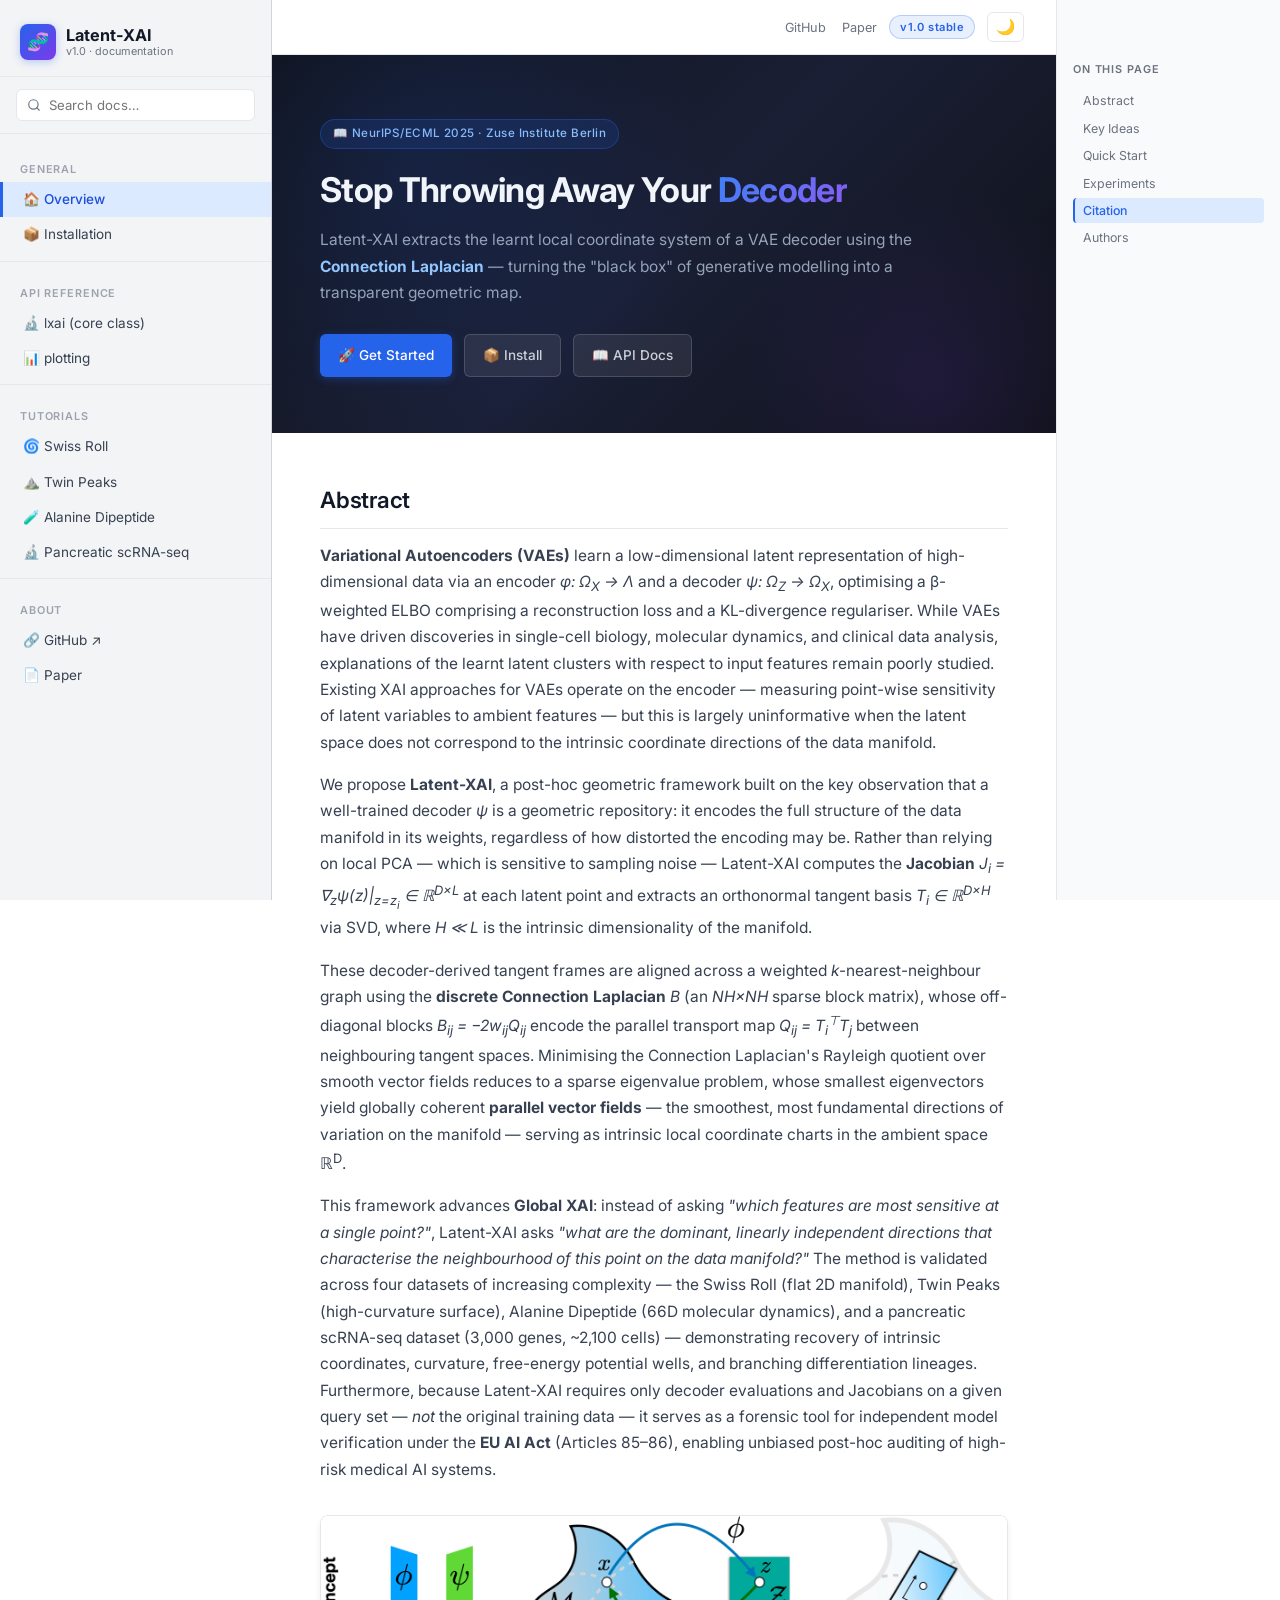
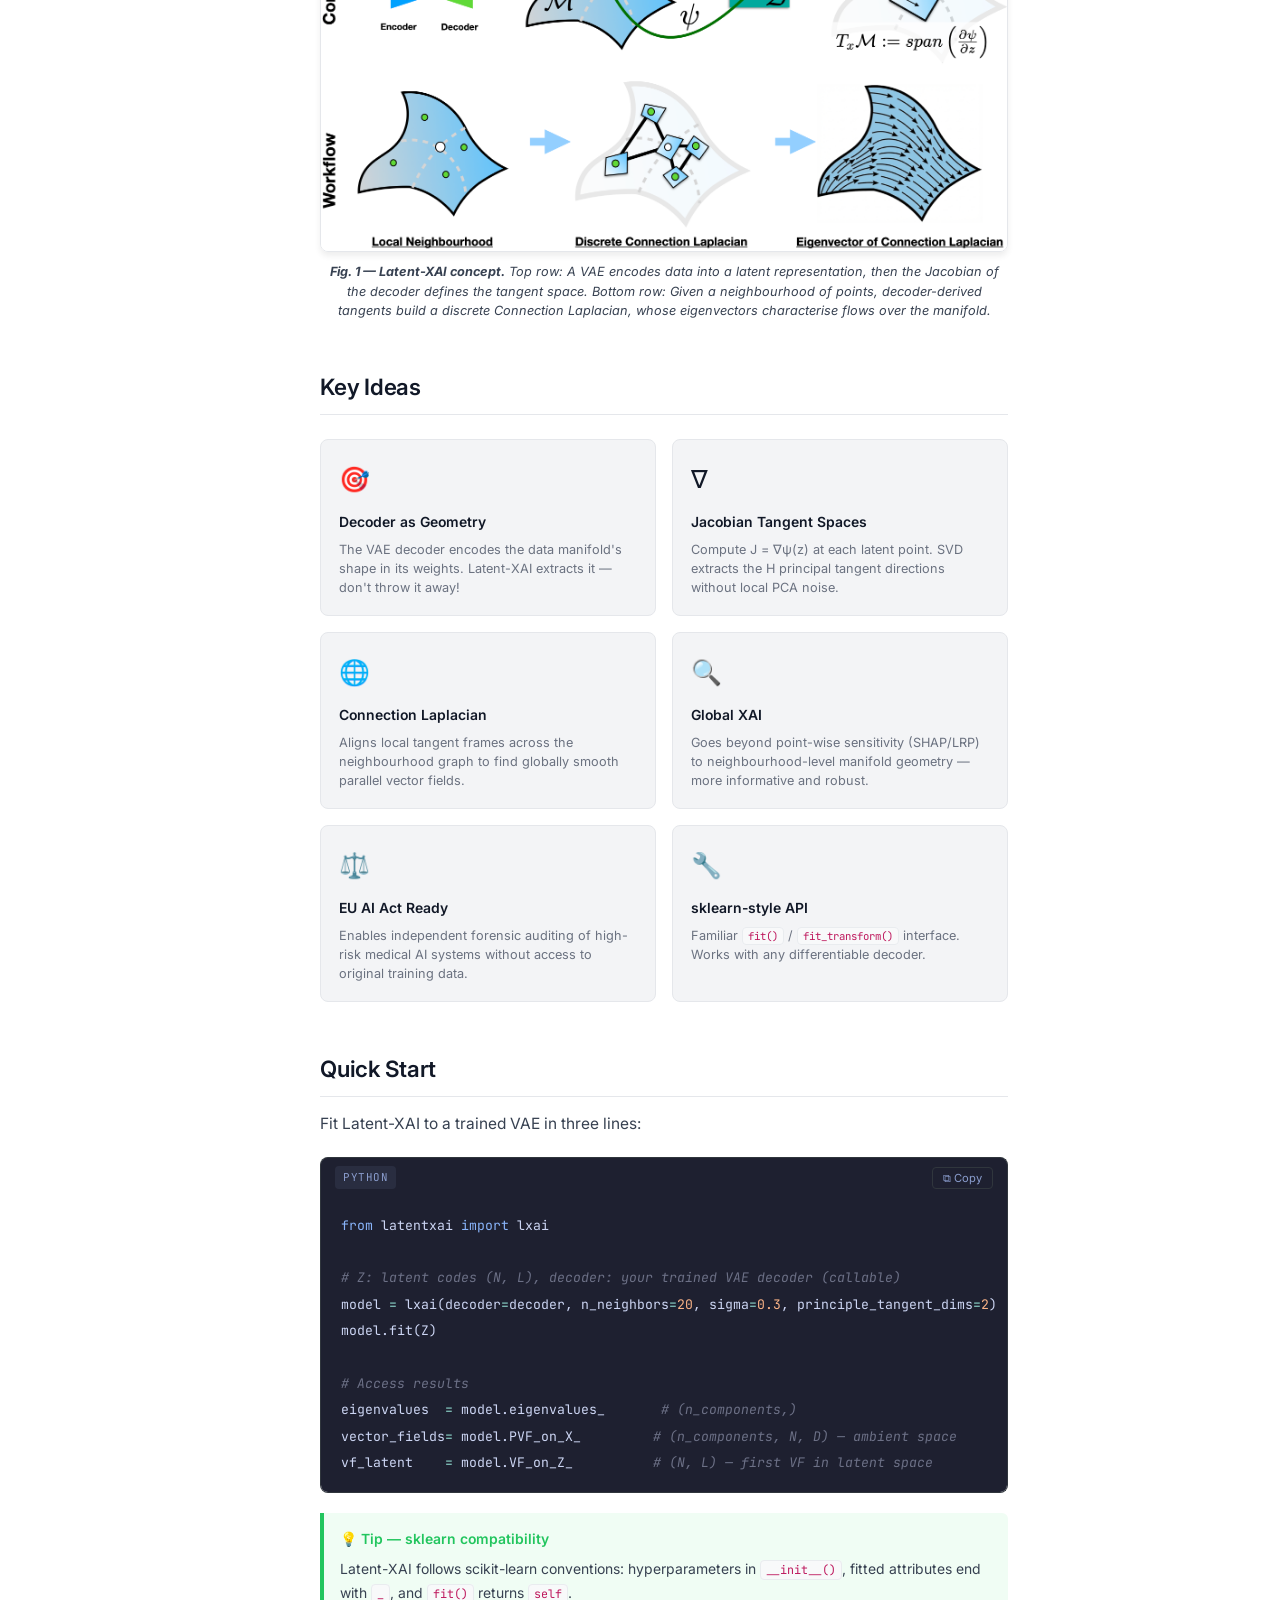
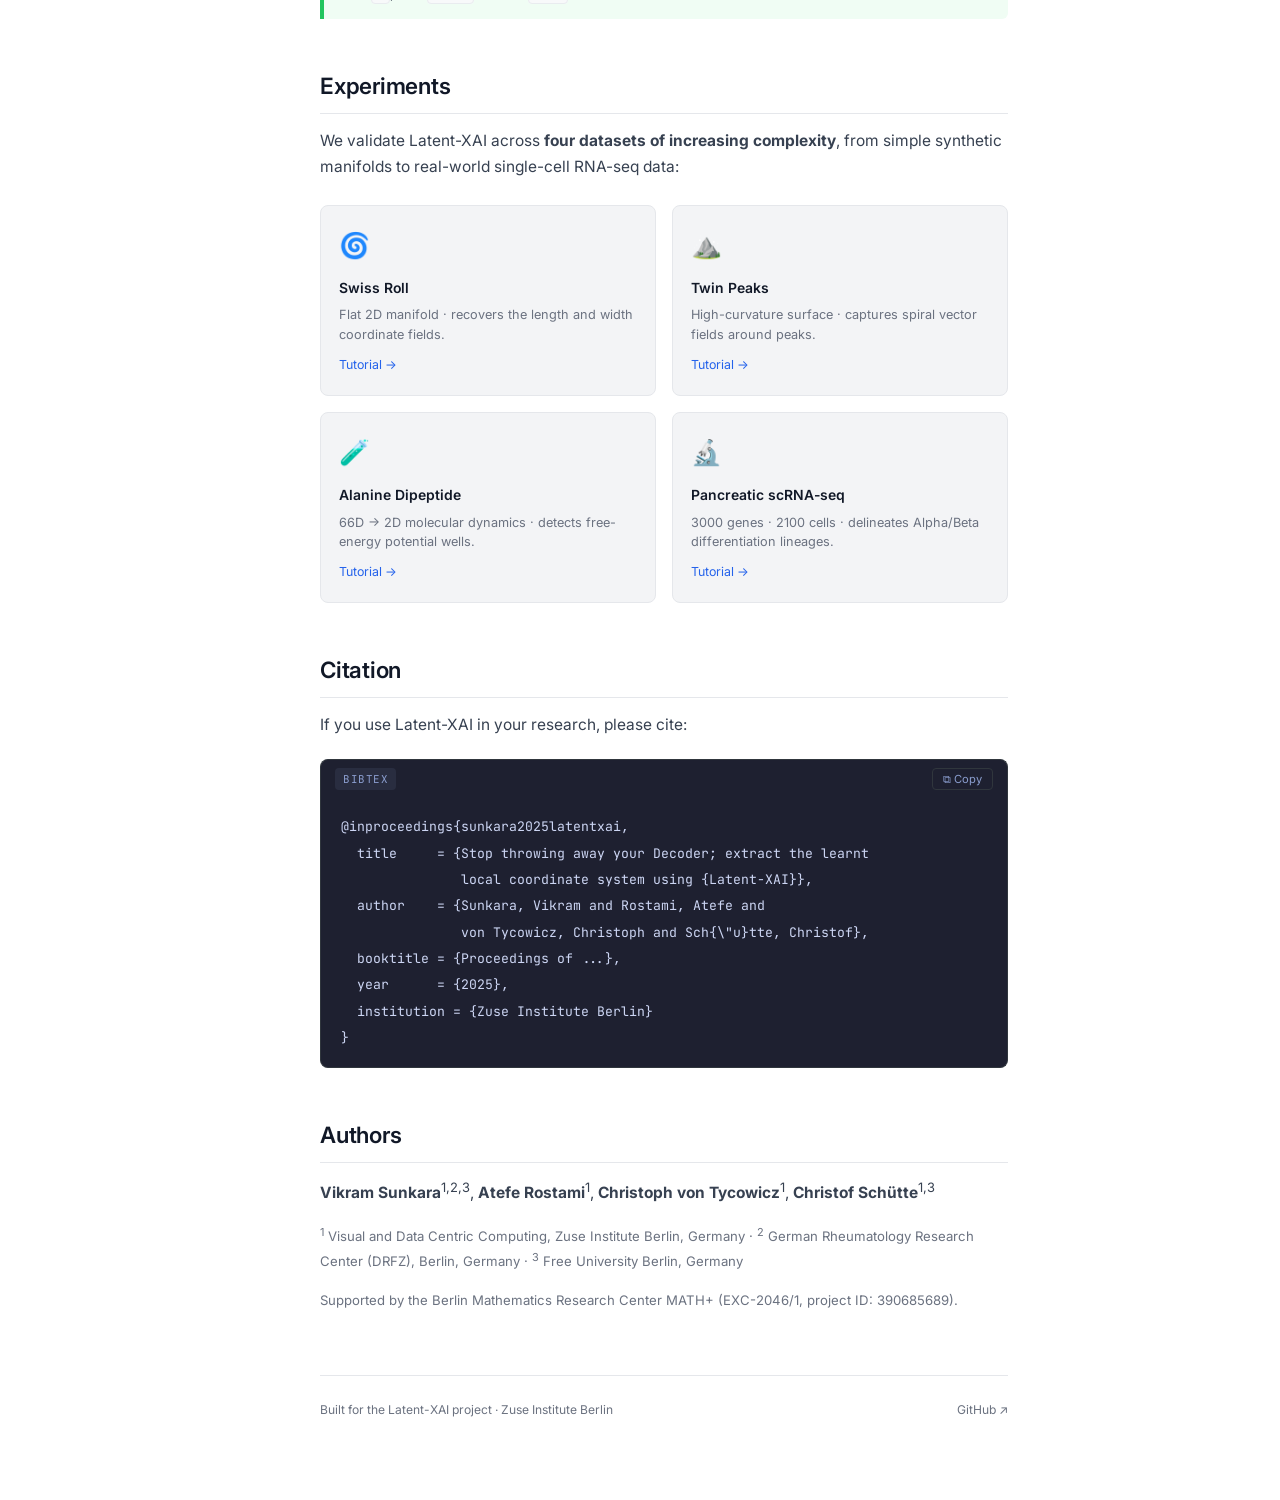
==== index.html @ 74d95498 "abstract edit" ====
<!DOCTYPE html>
<html lang="en" data-theme="light">
<head>
  <meta charset="UTF-8" />
  <meta name="viewport" content="width=device-width, initial-scale=1.0" />
  <title>Latent-XAI — Documentation</title>
  <meta name="description" content="Latent-XAI: A post-hoc geometric framework that uses the Jacobian of the VAE decoder to build a Connection Laplacian and extract intrinsic manifold geometry." />
  <link rel="stylesheet" href="css/style.css" />
</head>
<body>

<button class="sidebar-toggle" id="sidebar-toggle" title="Toggle navigation">☰</button>
<div class="sidebar-overlay" id="sidebar-overlay"></div>

<!-- ═══ LEFT SIDEBAR ═══ -->
<nav class="sidebar" role="navigation" aria-label="Main navigation">
  <a class="sidebar-logo" href="index.html">
    <div class="sidebar-logo-icon">🧬</div>
    <div class="sidebar-logo-text">
      Latent-XAI
      <span>v1.0 · documentation</span>
    </div>
  </a>
  <div class="sidebar-search">
    <input type="search" placeholder="Search docs…" aria-label="Search documentation" />
  </div>
  <div class="sidebar-nav">
    <div class="sidebar-section-title">General</div>
    <a href="index.html" class="active">🏠 Overview</a>
    <a href="installation.html">📦 Installation</a>
    <div class="sidebar-divider"></div>
    <div class="sidebar-section-title">API Reference</div>
    <a href="api/lxai.html">🔬 lxai (core class)</a>
    <a href="api/plotting.html">📊 plotting</a>
    <div class="sidebar-divider"></div>
    <div class="sidebar-section-title">Tutorials</div>
    <a href="tutorials/swiss_roll.html">🌀 Swiss Roll</a>
    <a href="tutorials/twin_peaks.html">⛰️ Twin Peaks</a>
    <a href="tutorials/alanine_dipeptide.html">🧪 Alanine Dipeptide</a>
    <a href="tutorials/pancreas.html">🔬 Pancreatic scRNA-seq</a>
    <div class="sidebar-divider"></div>
    <div class="sidebar-section-title">About</div>
    <a href="https://github.com" target="_blank" rel="noopener">🔗 GitHub ↗</a>
    <a href="#" id="paper-link">📄 Paper</a>
  </div>
</nav>

<!-- ═══ MAIN ═══ -->
<div class="main-wrapper">
  <div class="content-header">
    <div class="header-links">
      <a href="https://github.com" target="_blank" rel="noopener">GitHub</a>
      <a href="https://arxiv.org" target="_blank" rel="noopener">Paper</a>
    </div>
    <span class="version-badge">v1.0 stable</span>
    <button class="theme-toggle" id="theme-toggle" title="Toggle dark mode">🌙</button>
  </div>

  <div class="content">

    <!-- ── HERO ── -->
    <div class="hero">
      <div class="hero-badge">📖 NeurIPS/ECML 2025 · Zuse Institute Berlin</div>
      <h1>Stop Throwing Away Your <mark>Decoder</mark></h1>
      <p class="hero-subtitle">
        Latent-XAI extracts the learnt local coordinate system of a VAE decoder using the
        <strong style="color:#93c5fd">Connection Laplacian</strong> — turning the "black box"
        of generative modelling into a transparent geometric map.
      </p>
      <div class="hero-buttons">
        <a class="btn btn-primary" href="tutorials/swiss_roll.html">🚀 Get Started</a>
        <a class="btn btn-secondary" href="installation.html">📦 Install</a>
        <a class="btn btn-secondary" href="api/lxai.html">📖 API Docs</a>
      </div>
    </div>

    <!-- ── ABSTRACT ── -->
    <h2 id="abstract">Abstract</h2>
    <p>
      <strong>Variational Autoencoders (VAEs)</strong> learn a low-dimensional latent representation of high-dimensional
      data via an encoder <em>φ: Ω<sub>X</sub> → Λ</em> and a decoder <em>ψ: Ω<sub>Z</sub> → Ω<sub>X</sub></em>,
      optimising a β-weighted ELBO comprising a reconstruction loss and a KL-divergence regulariser. While VAEs have
      driven discoveries in single-cell biology, molecular dynamics, and clinical data analysis, explanations of the
      learnt latent clusters with respect to input features remain poorly studied. Existing XAI approaches for VAEs
      operate on the encoder — measuring point-wise sensitivity of latent variables to ambient features — but this
      is largely uninformative when the latent space does not correspond to the intrinsic coordinate directions of
      the data manifold.
    </p>
    <p>
      We propose <strong>Latent-XAI</strong>, a post-hoc geometric framework built on the key observation that a
      well-trained decoder <em>ψ</em> is a geometric repository: it encodes the full structure of the data manifold
      in its weights, regardless of how distorted the encoding may be. Rather than relying on local PCA — which is
      sensitive to sampling noise — Latent-XAI computes the <strong>Jacobian</strong>
      <em>J<sub>i</sub> = ∇<sub>z</sub>ψ(z)|<sub>z=z<sub>i</sub></sub> ∈ ℝ<sup>D×L</sup></em> at each latent point
      and extracts an orthonormal tangent basis <em>T<sub>i</sub> ∈ ℝ<sup>D×H</sup></em> via SVD, where
      <em>H ≪ L</em> is the intrinsic dimensionality of the manifold.
    </p>
    <p>
      These decoder-derived tangent frames are aligned across a weighted <em>k</em>-nearest-neighbour graph using
      the <strong>discrete Connection Laplacian</strong> <em>B</em> (an <em>NH×NH</em> sparse block matrix), whose
      off-diagonal blocks <em>B<sub>ij</sub> = −2w<sub>ij</sub>Q<sub>ij</sub></em> encode the parallel transport
      map <em>Q<sub>ij</sub> = T<sub>i</sub><sup>⊤</sup>T<sub>j</sub></em> between neighbouring tangent spaces.
      Minimising the Connection Laplacian's Rayleigh quotient over smooth vector fields reduces to a sparse
      eigenvalue problem, whose smallest eigenvectors yield globally coherent
      <strong>parallel vector fields</strong> — the smoothest, most fundamental directions of variation on the
      manifold — serving as intrinsic local coordinate charts in the ambient space ℝ<sup>D</sup>.
    </p>
    <p>
      This framework advances <strong>Global XAI</strong>: instead of asking <em>"which features are most sensitive
      at a single point?"</em>, Latent-XAI asks <em>"what are the dominant, linearly independent directions that
      characterise the neighbourhood of this point on the data manifold?"</em> The method is validated across four
      datasets of increasing complexity — the Swiss Roll (flat 2D manifold), Twin Peaks (high-curvature surface),
      Alanine Dipeptide (66D molecular dynamics), and a pancreatic scRNA-seq dataset (3,000 genes, ~2,100 cells) —
      demonstrating recovery of intrinsic coordinates, curvature, free-energy potential wells, and branching
      differentiation lineages. Furthermore, because Latent-XAI requires only decoder evaluations and Jacobians on
      a given query set — <em>not</em> the original training data — it serves as a forensic tool for independent
      model verification under the <strong>EU AI Act</strong> (Articles 85–86), enabling unbiased post-hoc auditing
      of high-risk medical AI systems.
    </p>

    <!-- ── CONCEPT FIGURE ── -->
    <div class="figure-block">
      <img src="assets/figures/concept_fig.png" alt="Latent-XAI concept diagram showing the VAE pipeline, Jacobian tangent space, and Connection Laplacian vector fields" />
      <p class="figure-caption">
        <strong>Fig. 1 — Latent-XAI concept.</strong>
        <em>Top row:</em> A VAE encodes data into a latent representation, then the Jacobian of the decoder defines the tangent space.
        <em>Bottom row:</em> Given a neighbourhood of points, decoder-derived tangents build a discrete Connection Laplacian,
        whose eigenvectors characterise flows over the manifold.
      </p>
    </div>

    <!-- ── KEY IDEAS ── -->
    <h2 id="key-ideas">Key Ideas</h2>
    <div class="cards-grid">
      <div class="card">
        <span class="card-icon">🎯</span>
        <h3>Decoder as Geometry</h3>
        <p>The VAE decoder encodes the data manifold's shape in its weights. Latent-XAI extracts it — don't throw it away!</p>
      </div>
      <div class="card">
        <span class="card-icon">∇</span>
        <h3>Jacobian Tangent Spaces</h3>
        <p>Compute J = ∇ψ(z) at each latent point. SVD extracts the H principal tangent directions without local PCA noise.</p>
      </div>
      <div class="card">
        <span class="card-icon">🌐</span>
        <h3>Connection Laplacian</h3>
        <p>Aligns local tangent frames across the neighbourhood graph to find globally smooth parallel vector fields.</p>
      </div>
      <div class="card">
        <span class="card-icon">🔍</span>
        <h3>Global XAI</h3>
        <p>Goes beyond point-wise sensitivity (SHAP/LRP) to neighbourhood-level manifold geometry — more informative and robust.</p>
      </div>
      <div class="card">
        <span class="card-icon">⚖️</span>
        <h3>EU AI Act Ready</h3>
        <p>Enables independent forensic auditing of high-risk medical AI systems without access to original training data.</p>
      </div>
      <div class="card">
        <span class="card-icon">🔧</span>
        <h3>sklearn-style API</h3>
        <p>Familiar <code>fit()</code> / <code>fit_transform()</code> interface. Works with any differentiable decoder.</p>
      </div>
    </div>

    <!-- ── QUICK START ── -->
    <h2 id="quick-start">Quick Start</h2>
    <p>Fit Latent-XAI to a trained VAE in three lines:</p>
    <div class="code-block-wrapper">
      <div class="code-block-header">
        <span class="code-lang-badge">python</span>
        <button class="copy-btn">⧉ Copy</button>
      </div>
      <pre><code><span class="tok-kw">from</span> latentxai <span class="tok-kw">import</span> lxai

<span class="tok-cm"># Z: latent codes (N, L), decoder: your trained VAE decoder (callable)</span>
model <span class="tok-op">=</span> lxai(decoder<span class="tok-op">=</span>decoder, n_neighbors<span class="tok-op">=</span><span class="tok-num">20</span>, sigma<span class="tok-op">=</span><span class="tok-num">0.3</span>, principle_tangent_dims<span class="tok-op">=</span><span class="tok-num">2</span>)
model.fit(Z)

<span class="tok-cm"># Access results</span>
eigenvalues  <span class="tok-op">=</span> model.eigenvalues_       <span class="tok-cm"># (n_components,)</span>
vector_fields<span class="tok-op">=</span> model.PVF_on_X_         <span class="tok-cm"># (n_components, N, D) — ambient space</span>
vf_latent    <span class="tok-op">=</span> model.VF_on_Z_          <span class="tok-cm"># (N, L) — first VF in latent space</span></code></pre>
    </div>

    <div class="admonition tip">
      <div class="admonition-title">💡 Tip — sklearn compatibility</div>
      <p>Latent-XAI follows scikit-learn conventions: hyperparameters in <code>__init__()</code>,
      fitted attributes end with <code>_</code>, and <code>fit()</code> returns <code>self</code>.</p>
    </div>

    <!-- ── FOUR EXPERIMENTS ── -->
    <h2 id="experiments">Experiments</h2>
    <p>
      We validate Latent-XAI across <strong>four datasets of increasing complexity</strong>,
      from simple synthetic manifolds to real-world single-cell RNA-seq data:
    </p>

    <div class="cards-grid">
      <div class="card">
        <span class="card-icon">🌀</span>
        <h3>Swiss Roll</h3>
        <p>Flat 2D manifold · recovers the length and width coordinate fields.</p>
        <a href="tutorials/swiss_roll.html" style="font-size:0.8rem;margin-top:10px;display:inline-block">Tutorial →</a>
      </div>
      <div class="card">
        <span class="card-icon">⛰️</span>
        <h3>Twin Peaks</h3>
        <p>High-curvature surface · captures spiral vector fields around peaks.</p>
        <a href="tutorials/twin_peaks.html" style="font-size:0.8rem;margin-top:10px;display:inline-block">Tutorial →</a>
      </div>
      <div class="card">
        <span class="card-icon">🧪</span>
        <h3>Alanine Dipeptide</h3>
        <p>66D → 2D molecular dynamics · detects free-energy potential wells.</p>
        <a href="tutorials/alanine_dipeptide.html" style="font-size:0.8rem;margin-top:10px;display:inline-block">Tutorial →</a>
      </div>
      <div class="card">
        <span class="card-icon">🔬</span>
        <h3>Pancreatic scRNA-seq</h3>
        <p>3000 genes · 2100 cells · delineates Alpha/Beta differentiation lineages.</p>
        <a href="tutorials/pancreas.html" style="font-size:0.8rem;margin-top:10px;display:inline-block">Tutorial →</a>
      </div>
    </div>

    <!-- ── CITATION ── -->
    <h2 id="citation">Citation</h2>
    <p>If you use Latent-XAI in your research, please cite:</p>
    <div class="code-block-wrapper">
      <div class="code-block-header">
        <span class="code-lang-badge">bibtex</span>
        <button class="copy-btn">⧉ Copy</button>
      </div>
      <pre><code>@inproceedings{sunkara2025latentxai,
  title     = {Stop throwing away your Decoder; extract the learnt
               local coordinate system using {Latent-XAI}},
  author    = {Sunkara, Vikram and Rostami, Atefe and
               von Tycowicz, Christoph and Sch{\"u}tte, Christof},
  booktitle = {Proceedings of ...},
  year      = {2025},
  institution = {Zuse Institute Berlin}
}</code></pre>
    </div>

    <!-- ── AUTHORS ── -->
    <h2 id="authors">Authors</h2>
    <p>
      <strong>Vikram Sunkara</strong><sup>1,2,3</sup>,
      <strong>Atefe Rostami</strong><sup>1</sup>,
      <strong>Christoph von Tycowicz</strong><sup>1</sup>,
      <strong>Christof Schütte</strong><sup>1,3</sup>
    </p>
    <p style="font-size:0.85rem;color:var(--text-muted);margin-top:6px">
      <sup>1</sup> Visual and Data Centric Computing, Zuse Institute Berlin, Germany ·
      <sup>2</sup> German Rheumatology Research Center (DRFZ), Berlin, Germany ·
      <sup>3</sup> Free University Berlin, Germany
    </p>
    <p style="font-size:0.85rem;color:var(--text-muted)">
      Supported by the Berlin Mathematics Research Center MATH+ (EXC-2046/1, project ID: 390685689).
    </p>

    <div class="content-footer">
      <span>Built for the Latent-XAI project · Zuse Institute Berlin</span>
      <span><a href="https://github.com" target="_blank" rel="noopener">GitHub ↗</a></span>
    </div>
  </div><!-- /.content -->
</div><!-- /.main-wrapper -->

<!-- ═══ RIGHT TOC ═══ -->
<aside class="toc-sidebar" aria-label="On this page">
  <div class="toc-title">On this page</div>
  <ul class="toc-list">
    <li><a href="#abstract">Abstract</a></li>
    <li><a href="#key-ideas">Key Ideas</a></li>
    <li><a href="#quick-start">Quick Start</a></li>
    <li><a href="#experiments">Experiments</a></li>
    <li><a href="#citation">Citation</a></li>
    <li><a href="#authors">Authors</a></li>
  </ul>
</aside>

<script src="js/main.js"></script>
</body>
</html>
---- css/style.css ----
/* ======================================================
   Latent-XAI Documentation — Design System
   Style: CellRank/Furo/ReadTheDocs inspired
   ====================================================== */

/* ---- Google Fonts ---- */
@import url('https://fonts.googleapis.com/css2?family=Inter:wght@300;400;500;600;700&family=JetBrains+Mono:wght@400;500&display=swap');

/* ---- CSS Variables / Design Tokens ---- */
:root {
  /* Brand */
  --brand-primary: #2563eb;
  --brand-primary-light: #3b82f6;
  --brand-primary-dark: #1d4ed8;
  --brand-accent: #7c3aed;

  /* Light mode */
  --bg-page: #ffffff;
  --bg-sidebar: #f3f4f6;
  --bg-sidebar-hover: #e5e7eb;
  --bg-sidebar-active: #dbeafe;
  --bg-code: #f8f9fa;
  --bg-code-border: #e9ecef;
  --bg-toc: #f9fafb;
  --bg-admonition-note: #eff6ff;
  --bg-admonition-tip: #f0fdf4;
  --bg-admonition-warning: #fff7ed;
  --bg-admonition-caution: #fef2f2;
  
  --text-primary: #111827;
  --text-secondary: #374151;
  --text-muted: #6b7280;
  --text-link: #2563eb;
  --text-link-hover: #1d4ed8;
  --text-code: #be185d;
  --text-sidebar-active: #1d4ed8;
  --text-sidebar-section: #9ca3af;

  --border-color: #e5e7eb;
  --border-sidebar: #d1d5db;

  /* Admonition borders */
  --border-note: #3b82f6;
  --border-tip: #22c55e;
  --border-warning: #f97316;
  --border-caution: #ef4444;

  /* Shadows */
  --shadow-sm: 0 1px 2px rgba(0,0,0,0.05);
  --shadow-md: 0 4px 6px rgba(0,0,0,0.07);

  /* Layout */
  --sidebar-width: 272px;
  --toc-width: 224px;
  --content-max-width: 800px;
  
  /* Typography */
  --font-body: 'Inter', -apple-system, BlinkMacSystemFont, 'Segoe UI', sans-serif;
  --font-mono: 'JetBrains Mono', 'Fira Code', 'Cascadia Code', monospace;
  --font-size-base: 15.5px;
  --line-height-base: 1.7;
  
  /* Transitions */
  --transition: 0.2s ease;
}

/* Dark Mode */
[data-theme="dark"] {
  --bg-page: #0f1117;
  --bg-sidebar: #161b22;
  --bg-sidebar-hover: #21262d;
  --bg-sidebar-active: #1c2a3e;
  --bg-code: #161b22;
  --bg-code-border: #30363d;
  --bg-toc: #0d1117;
  --bg-admonition-note: #0d1f3c;
  --bg-admonition-tip: #0a1f0d;
  --bg-admonition-warning: #1f150a;
  --bg-admonition-caution: #1f0a0a;

  --text-primary: #e6edf3;
  --text-secondary: #c9d1d9;
  --text-muted: #8b949e;
  --text-link: #58a6ff;
  --text-link-hover: #79b8ff;
  --text-code: #f585b7;
  --text-sidebar-active: #58a6ff;
  --text-sidebar-section: #484f58;

  --border-color: #30363d;
  --border-sidebar: #30363d;

  --shadow-sm: 0 1px 2px rgba(0,0,0,0.3);
  --shadow-md: 0 4px 6px rgba(0,0,0,0.4);
}

/* ---- Reset & Base ---- */
*, *::before, *::after {
  box-sizing: border-box;
  margin: 0;
  padding: 0;
}

html {
  scroll-behavior: smooth;
  font-size: var(--font-size-base);
}

body {
  font-family: var(--font-body);
  background: var(--bg-page);
  color: var(--text-primary);
  line-height: var(--line-height-base);
  transition: background var(--transition), color var(--transition);
  overflow-x: hidden;
}

a {
  color: var(--text-link);
  text-decoration: none;
  transition: color var(--transition);
}
a:hover {
  color: var(--text-link-hover);
  text-decoration: underline;
}

img {
  max-width: 100%;
  height: auto;
  display: block;
}

/* ---- Page Layout ---- */
.page-wrapper {
  display: flex;
  min-height: 100vh;
  position: relative;
}

/* ================================================
   LEFT SIDEBAR
   ================================================ */
.sidebar {
  width: var(--sidebar-width);
  min-width: var(--sidebar-width);
  background: var(--bg-sidebar);
  border-right: 1px solid var(--border-sidebar);
  position: fixed;
  top: 0;
  left: 0;
  height: 100vh;
  overflow-y: auto;
  z-index: 100;
  display: flex;
  flex-direction: column;
  transition: transform var(--transition), background var(--transition);
}
.sidebar::-webkit-scrollbar { width: 4px; }
.sidebar::-webkit-scrollbar-track { background: transparent; }
.sidebar::-webkit-scrollbar-thumb { background: var(--border-color); border-radius: 2px; }

.sidebar-logo {
  padding: 24px 20px 16px;
  border-bottom: 1px solid var(--border-color);
  display: flex;
  align-items: center;
  gap: 10px;
  text-decoration: none;
}
.sidebar-logo:hover { text-decoration: none; }
.sidebar-logo-icon {
  width: 36px;
  height: 36px;
  background: linear-gradient(135deg, var(--brand-primary), var(--brand-accent));
  border-radius: 8px;
  display: flex;
  align-items: center;
  justify-content: center;
  font-size: 18px;
  flex-shrink: 0;
  box-shadow: 0 2px 8px rgba(37, 99, 235, 0.3);
}
.sidebar-logo-text {
  font-size: 1.05rem;
  font-weight: 700;
  color: var(--text-primary);
  line-height: 1.2;
}
.sidebar-logo-text span {
  font-weight: 400;
  color: var(--text-muted);
  font-size: 0.7rem;
  display: block;
}

.sidebar-search {
  padding: 12px 16px;
  border-bottom: 1px solid var(--border-color);
}
.sidebar-search input {
  width: 100%;
  padding: 7px 12px 7px 32px;
  background: var(--bg-page);
  border: 1px solid var(--border-color);
  border-radius: 6px;
  font-family: var(--font-body);
  font-size: 0.85rem;
  color: var(--text-primary);
  outline: none;
  transition: border-color var(--transition);
  background-image: url("data:image/svg+xml,%3Csvg xmlns='http://www.w3.org/2000/svg' width='14' height='14' viewBox='0 0 24 24' fill='none' stroke='%236b7280' stroke-width='2' stroke-linecap='round' stroke-linejoin='round'%3E%3Ccircle cx='11' cy='11' r='8'/%3E%3Cpath d='m21 21-4.35-4.35'/%3E%3C/svg%3E");
  background-repeat: no-repeat;
  background-position: 10px 50%;
}
.sidebar-search input:focus {
  border-color: var(--brand-primary);
  box-shadow: 0 0 0 3px rgba(37,99,235,0.1);
}

.sidebar-nav {
  padding: 12px 0;
  flex: 1;
}
.sidebar-section-title {
  padding: 14px 20px 4px;
  font-size: 0.7rem;
  font-weight: 600;
  letter-spacing: 0.08em;
  text-transform: uppercase;
  color: var(--text-sidebar-section);
}
.sidebar-nav a {
  display: flex;
  align-items: center;
  padding: 6px 20px;
  font-size: 0.875rem;
  color: var(--text-secondary);
  border-radius: 0;
  transition: background var(--transition), color var(--transition);
  gap: 8px;
  border-left: 3px solid transparent;
}
.sidebar-nav a:hover {
  background: var(--bg-sidebar-hover);
  color: var(--text-primary);
  text-decoration: none;
}
.sidebar-nav a.active {
  background: var(--bg-sidebar-active);
  color: var(--text-sidebar-active);
  border-left-color: var(--brand-primary);
  font-weight: 500;
}
.sidebar-nav .nav-sub {
  padding-left: 36px;
  font-size: 0.83rem;
}
.sidebar-nav .nav-sub a {
  padding: 4px 20px 4px 36px;
}
.sidebar-divider {
  height: 1px;
  background: var(--border-color);
  margin: 8px 0;
}

/* ================================================
   MAIN CONTENT AREA
   ================================================ */
.main-wrapper {
  margin-left: var(--sidebar-width);
  margin-right: var(--toc-width);
  flex: 1;
  min-width: 0;
}

.content-header {
  display: flex;
  align-items: center;
  justify-content: flex-end;
  padding: 12px 32px;
  border-bottom: 1px solid var(--border-color);
  background: var(--bg-page);
  position: sticky;
  top: 0;
  z-index: 50;
  gap: 12px;
}
.theme-toggle {
  background: none;
  border: 1px solid var(--border-color);
  border-radius: 6px;
  padding: 5px 8px;
  cursor: pointer;
  color: var(--text-muted);
  font-size: 1rem;
  transition: all var(--transition);
  display: flex;
  align-items: center;
}
.theme-toggle:hover {
  background: var(--bg-sidebar-hover);
  color: var(--text-primary);
}
.header-links a {
  font-size: 0.82rem;
  color: var(--text-muted);
  margin-left: 12px;
}
.header-links a:hover { color: var(--text-primary); text-decoration: none; }

.content {
  padding: 40px 48px 80px;
  max-width: var(--content-max-width);
}

/* ================================================
   TYPOGRAPHY
   ================================================ */
.content h1 {
  font-size: 2rem;
  font-weight: 700;
  color: var(--text-primary);
  line-height: 1.25;
  margin-bottom: 20px;
  letter-spacing: -0.02em;
}
.content h2 {
  font-size: 1.45rem;
  font-weight: 600;
  color: var(--text-primary);
  margin-top: 48px;
  margin-bottom: 14px;
  padding-bottom: 8px;
  border-bottom: 1px solid var(--border-color);
  letter-spacing: -0.01em;
}
.content h3 {
  font-size: 1.1rem;
  font-weight: 600;
  color: var(--text-primary);
  margin-top: 32px;
  margin-bottom: 10px;
}
.content h4 {
  font-size: 0.95rem;
  font-weight: 600;
  color: var(--text-secondary);
  margin-top: 20px;
  margin-bottom: 8px;
  text-transform: uppercase;
  letter-spacing: 0.05em;
  font-size: 0.78rem;
}
.content p {
  margin-bottom: 16px;
  color: var(--text-secondary);
}
.content ul, .content ol {
  padding-left: 24px;
  margin-bottom: 16px;
  color: var(--text-secondary);
}
.content li { margin-bottom: 6px; }

/* Inline code */
.content code {
  font-family: var(--font-mono);
  font-size: 0.84em;
  background: var(--bg-code);
  border: 1px solid var(--bg-code-border);
  color: var(--text-code);
  padding: 1px 5px;
  border-radius: 4px;
}

/* ================================================
   CODE BLOCKS
   ================================================ */
.code-block-wrapper {
  position: relative;
  margin: 20px 0;
}
.code-block-header {
  display: flex;
  align-items: center;
  justify-content: space-between;
  background: #1e2030;
  border-radius: 8px 8px 0 0;
  padding: 8px 14px;
  font-size: 0.75rem;
  color: #8b9ecf;
  font-family: var(--font-mono);
  border: 1px solid #30363d;
  border-bottom: none;
}
[data-theme="dark"] .code-block-header {
  background: #0d1117;
  border-color: #30363d;
}
.code-lang-badge {
  font-size: 0.7rem;
  color: #8b9ecf;
  background: rgba(139,158,207,0.1);
  padding: 2px 8px;
  border-radius: 4px;
  text-transform: uppercase;
  letter-spacing: 0.05em;
}
.copy-btn {
  background: none;
  border: 1px solid #30363d;
  color: #8b9ecf;
  cursor: pointer;
  padding: 3px 10px;
  border-radius: 4px;
  font-size: 0.72rem;
  font-family: var(--font-body);
  transition: all var(--transition);
  display: flex;
  align-items: center;
  gap: 4px;
}
.copy-btn:hover {
  background: rgba(139,158,207,0.15);
  color: #c9d1d9;
}
.copy-btn.copied {
  color: #3fb950;
  border-color: #3fb950;
}
.content pre {
  margin: 0;
  background: #1e2030;
  border: 1px solid #30363d;
  border-top: none;
  border-radius: 0 0 8px 8px;
  overflow-x: auto;
  padding: 16px 20px;
}
[data-theme="dark"] .content pre {
  background: #0d1117;
}
.content pre code {
  font-family: var(--font-mono);
  font-size: 0.85rem;
  background: none;
  border: none;
  color: #cdd6f4;
  padding: 0;
  line-height: 1.65;
}

/* Syntax highlighting */
.tok-kw    { color: #89b4fa; }  /* keyword */
.tok-fn    { color: #89dceb; }  /* function */
.tok-str   { color: #a6e3a1; }  /* string */
.tok-num   { color: #fab387; }  /* number */
.tok-cm    { color: #6c7086; font-style: italic; } /* comment */
.tok-cls   { color: #f5c2e7; }  /* class */
.tok-op    { color: #94e2d5; }  /* operator */
.tok-param { color: #f38ba8; }  /* parameter */

/* ================================================
   FIGURES
   ================================================ */
.figure-block {
  margin: 32px 0;
  text-align: center;
}
.figure-block img {
  border-radius: 8px;
  border: 1px solid var(--border-color);
  box-shadow: var(--shadow-md);
  max-width: 100%;
  margin: 0 auto;
  transition: box-shadow var(--transition);
}
.figure-block img:hover {
  box-shadow: 0 8px 24px rgba(0,0,0,0.15);
}
.figure-caption {
  margin-top: 10px;
  font-size: 0.82rem;
  color: var(--text-muted);
  font-style: italic;
  line-height: 1.5;
  max-width: 680px;
  margin-left: auto;
  margin-right: auto;
}

/* ================================================
   ADMONITIONS
   ================================================ */
.admonition {
  margin: 20px 0;
  padding: 14px 16px;
  border-left: 4px solid;
  border-radius: 0 6px 6px 0;
  font-size: 0.9rem;
}
.admonition.note   { background: var(--bg-admonition-note);    border-color: var(--border-note); }
.admonition.tip    { background: var(--bg-admonition-tip);     border-color: var(--border-tip);  }
.admonition.warning{ background: var(--bg-admonition-warning); border-color: var(--border-warning); }
.admonition.caution{ background: var(--bg-admonition-caution); border-color: var(--border-caution); }
.admonition-title {
  font-weight: 600;
  margin-bottom: 6px;
  display: flex;
  align-items: center;
  gap: 6px;
}
.admonition.note   .admonition-title { color: var(--border-note); }
.admonition.tip    .admonition-title { color: var(--border-tip);  }
.admonition.warning .admonition-title { color: var(--border-warning); }
.admonition.caution .admonition-title { color: var(--border-caution); }
.admonition p { margin: 0; color: var(--text-secondary); }

/* ================================================
   PARAMETER / API TABLES
   ================================================ */
.param-table {
  width: 100%;
  border-collapse: collapse;
  margin: 16px 0 28px;
  font-size: 0.875rem;
}
.param-table th {
  text-align: left;
  padding: 8px 12px;
  background: var(--bg-sidebar);
  border-bottom: 2px solid var(--border-color);
  font-weight: 600;
  font-size: 0.78rem;
  text-transform: uppercase;
  letter-spacing: 0.05em;
  color: var(--text-muted);
}
.param-table td {
  padding: 10px 12px;
  border-bottom: 1px solid var(--border-color);
  vertical-align: top;
  color: var(--text-secondary);
}
.param-table tr:last-child td { border-bottom: none; }
.param-table tr:hover td { background: var(--bg-toc); }
.param-type {
  font-family: var(--font-mono);
  font-size: 0.78rem;
  color: var(--brand-primary);
  white-space: nowrap;
}
.param-default {
  font-family: var(--font-mono);
  font-size: 0.78rem;
  color: var(--text-muted);
}
.param-name {
  font-family: var(--font-mono);
  font-weight: 500;
  color: var(--text-code);
  white-space: nowrap;
}

/* API function signature */
.api-signature {
  background: var(--bg-sidebar);
  border: 1px solid var(--border-color);
  border-left: 4px solid var(--brand-primary);
  border-radius: 0 6px 6px 0;
  padding: 14px 18px;
  margin: 24px 0 12px;
  font-family: var(--font-mono);
  font-size: 0.88rem;
  color: var(--text-primary);
  overflow-x: auto;
}
.api-signature .fn-name { color: var(--brand-primary); font-weight: 500; }
.api-signature .fn-class { color: var(--brand-accent); font-weight: 500; }

/* ================================================
   RIGHT SIDEBAR (TABLE OF CONTENTS)
   ================================================ */
.toc-sidebar {
  width: var(--toc-width);
  position: fixed;
  top: 0;
  right: 0;
  height: 100vh;
  overflow-y: auto;
  padding: 60px 16px 24px;
  border-left: 1px solid var(--border-color);
  background: var(--bg-toc);
  font-size: 0.8rem;
  transition: background var(--transition);
}
.toc-sidebar::-webkit-scrollbar { width: 3px; }
.toc-sidebar::-webkit-scrollbar-thumb { background: var(--border-color); }
.toc-title {
  font-size: 0.7rem;
  font-weight: 600;
  text-transform: uppercase;
  letter-spacing: 0.08em;
  color: var(--text-muted);
  margin-bottom: 10px;
}
.toc-list { list-style: none; }
.toc-list li { margin-bottom: 2px; }
.toc-list a {
  display: block;
  padding: 4px 8px;
  color: var(--text-muted);
  border-radius: 4px;
  border-left: 2px solid transparent;
  font-size: 0.8rem;
  transition: all var(--transition);
  line-height: 1.4;
}
.toc-list a:hover {
  color: var(--text-primary);
  background: var(--bg-sidebar-hover);
  text-decoration: none;
}
.toc-list a.active {
  color: var(--brand-primary);
  border-left-color: var(--brand-primary);
  background: var(--bg-sidebar-active);
  font-weight: 500;
}
.toc-list .toc-h3 a { padding-left: 20px; font-size: 0.75rem; }

/* ================================================
   HERO (Home Page)
   ================================================ */
.hero {
  background: linear-gradient(135deg, #0f1117 0%, #1a1f35 50%, #0f1117 100%);
  padding: 64px 48px 56px;
  margin: -40px -48px 48px;
  position: relative;
  overflow: hidden;
}
.hero::before {
  content: '';
  position: absolute;
  top: -50%;
  left: -20%;
  width: 600px;
  height: 600px;
  background: radial-gradient(circle, rgba(37,99,235,0.15), transparent 70%);
  pointer-events: none;
}
.hero::after {
  content: '';
  position: absolute;
  bottom: -40%;
  right: -10%;
  width: 400px;
  height: 400px;
  background: radial-gradient(circle, rgba(124,58,237,0.12), transparent 70%);
  pointer-events: none;
}
.hero-badge {
  display: inline-flex;
  align-items: center;
  gap: 6px;
  background: rgba(37,99,235,0.15);
  border: 1px solid rgba(37,99,235,0.35);
  color: #93c5fd;
  padding: 4px 12px;
  border-radius: 99px;
  font-size: 0.75rem;
  font-weight: 500;
  margin-bottom: 20px;
  letter-spacing: 0.04em;
}
.hero h1 {
  color: #f1f5f9 !important;
  font-size: 2.2rem !important;
  margin-bottom: 16px !important;
  position: relative;
  z-index: 1;
  border: none !important;
}
.hero h1 mark {
  background: linear-gradient(135deg, #3b82f6, #8b5cf6);
  -webkit-background-clip: text;
  -webkit-text-fill-color: transparent;
  background-clip: text;
}
.hero-subtitle {
  font-size: 1rem !important;
  color: #94a3b8 !important;
  max-width: 640px;
  margin-bottom: 28px !important;
  position: relative;
  z-index: 1;
}
.hero-buttons {
  display: flex;
  gap: 12px;
  flex-wrap: wrap;
  position: relative;
  z-index: 1;
}
.btn {
  display: inline-flex;
  align-items: center;
  gap: 6px;
  padding: 9px 18px;
  border-radius: 6px;
  font-size: 0.875rem;
  font-weight: 500;
  cursor: pointer;
  transition: all var(--transition);
  border: none;
  font-family: var(--font-body);
  text-decoration: none;
}
.btn-primary {
  background: var(--brand-primary);
  color: white;
  box-shadow: 0 2px 8px rgba(37,99,235,0.35);
}
.btn-primary:hover {
  background: var(--brand-primary-dark);
  text-decoration: none;
  color: white;
  box-shadow: 0 4px 12px rgba(37,99,235,0.45);
  transform: translateY(-1px);
}
.btn-secondary {
  background: rgba(255,255,255,0.08);
  color: #c9d1d9;
  border: 1px solid rgba(255,255,255,0.15);
}
.btn-secondary:hover {
  background: rgba(255,255,255,0.12);
  text-decoration: none;
  color: white;
  transform: translateY(-1px);
}

/* ================================================
   FEATURE CARDS (Home page)
   ================================================ */
.cards-grid {
  display: grid;
  grid-template-columns: repeat(auto-fill, minmax(220px, 1fr));
  gap: 16px;
  margin: 24px 0 40px;
}
.card {
  background: var(--bg-sidebar);
  border: 1px solid var(--border-color);
  border-radius: 8px;
  padding: 18px;
  transition: all var(--transition);
  cursor: default;
}
.card:hover {
  border-color: var(--brand-primary);
  box-shadow: 0 4px 12px rgba(37,99,235,0.12);
  transform: translateY(-2px);
}
.card-icon {
  font-size: 1.6rem;
  margin-bottom: 10px;
  display: block;
}
.card h3 {
  font-size: 0.9rem !important;
  margin-top: 0 !important;
  margin-bottom: 6px !important;
  color: var(--text-primary) !important;
}
.card p {
  font-size: 0.82rem;
  color: var(--text-muted);
  margin: 0;
  line-height: 1.5;
}

/* Tutorial step indicator */
.step {
  display: flex;
  gap: 16px;
  align-items: flex-start;
  margin: 20px 0;
}
.step-num {
  width: 28px;
  height: 28px;
  background: var(--brand-primary);
  color: white;
  border-radius: 50%;
  display: flex;
  align-items: center;
  justify-content: center;
  font-size: 0.8rem;
  font-weight: 700;
  flex-shrink: 0;
  margin-top: 2px;
}
.step-content { flex: 1; }

/* Math / formula display */
.math-block {
  font-size: 0.9rem;
  background: var(--bg-code);
  border: 1px solid var(--border-color);
  border-radius: 6px;
  padding: 14px 18px;
  margin: 16px 0;
  font-family: var(--font-mono);
  overflow-x: auto;
  color: var(--text-secondary);
  text-align: center;
}

/* page breadcrumb */
.breadcrumb {
  font-size: 0.8rem;
  color: var(--text-muted);
  margin-bottom: 20px;
  display: flex;
  align-items: center;
  gap: 6px;
}
.breadcrumb a { color: var(--text-muted); }
.breadcrumb a:hover { color: var(--text-primary); text-decoration: none; }
.breadcrumb-sep { color: var(--border-color); }

/* Footer */
.content-footer {
  margin-top: 64px;
  padding-top: 24px;
  border-top: 1px solid var(--border-color);
  font-size: 0.78rem;
  color: var(--text-muted);
  display: flex;
  justify-content: space-between;
  align-items: center;
}
.content-footer a { color: var(--text-muted); }
.content-footer a:hover { color: var(--text-primary); text-decoration: none; }

/* Mobile hamburger button */
.sidebar-toggle {
  display: none;
  position: fixed;
  top: 12px;
  left: 12px;
  z-index: 200;
  background: var(--bg-sidebar);
  border: 1px solid var(--border-color);
  border-radius: 6px;
  padding: 8px;
  cursor: pointer;
  color: var(--text-primary);
  font-size: 1.1rem;
}

/* ================================================
   RESPONSIVE
   ================================================ */
@media (max-width: 1180px) {
  .toc-sidebar { display: none; }
  .main-wrapper { margin-right: 0; }
}
@media (max-width: 780px) {
  .sidebar { transform: translateX(-100%); }
  .sidebar.open { transform: translateX(0); box-shadow: 2px 0 20px rgba(0,0,0,0.3); }
  .main-wrapper { margin-left: 0; }
  .content { padding: 24px 20px 60px; }
  .hero { padding: 40px 20px 36px; margin: -24px -20px 36px; }
  .hero h1 { font-size: 1.7rem !important; }
  .sidebar-toggle { display: flex; }
}

/* ================================================
   SCROLL ANIMATIONS / MISC
   ================================================ */
.content h2[id], .content h3[id] {
  scroll-margin-top: 70px;
}
.version-badge {
  display: inline-flex;
  align-items: center;
  gap: 4px;
  background: rgba(37,99,235,0.1);
  color: var(--brand-primary);
  border: 1px solid rgba(37,99,235,0.25);
  padding: 2px 10px;
  border-radius: 99px;
  font-size: 0.72rem;
  font-weight: 600;
  letter-spacing: 0.04em;
}
.section-divider {
  height: 1px;
  background: var(--border-color);
  margin: 40px 0;
}
.tag {
  display: inline-block;
  background: var(--bg-code);
  border: 1px solid var(--border-color);
  color: var(--text-muted);
  padding: 2px 8px;
  border-radius: 4px;
  font-size: 0.72rem;
  font-weight: 500;
  margin: 2px;
}
.tag.tag-blue { background: rgba(37,99,235,0.1); border-color: rgba(37,99,235,0.25); color: var(--brand-primary); }
.tag.tag-purple { background: rgba(124,58,237,0.1); border-color: rgba(124,58,237,0.25); color: var(--brand-accent); }

/* Overlay for mobile sidebar */
.sidebar-overlay {
  display: none;
  position: fixed;
  inset: 0;
  background: rgba(0,0,0,0.5);
  z-index: 99;
}
.sidebar-overlay.visible { display: block; }
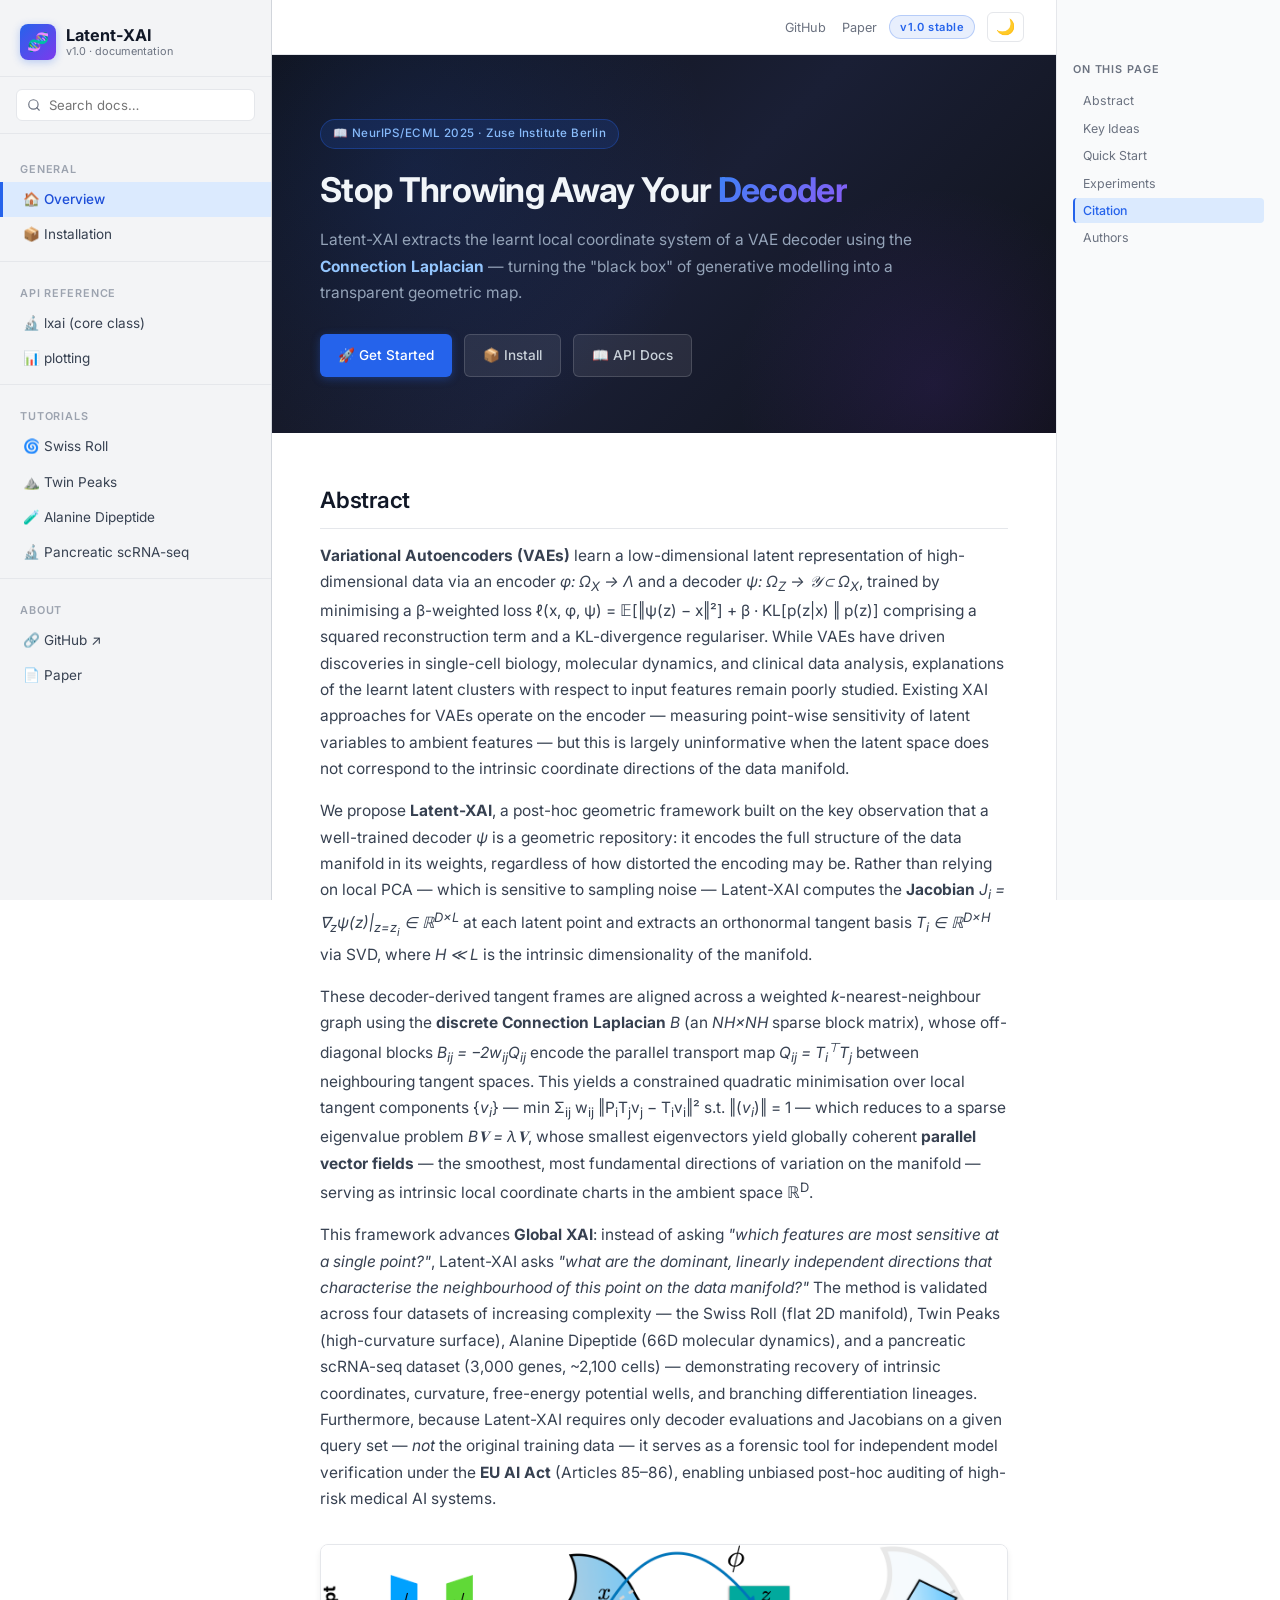
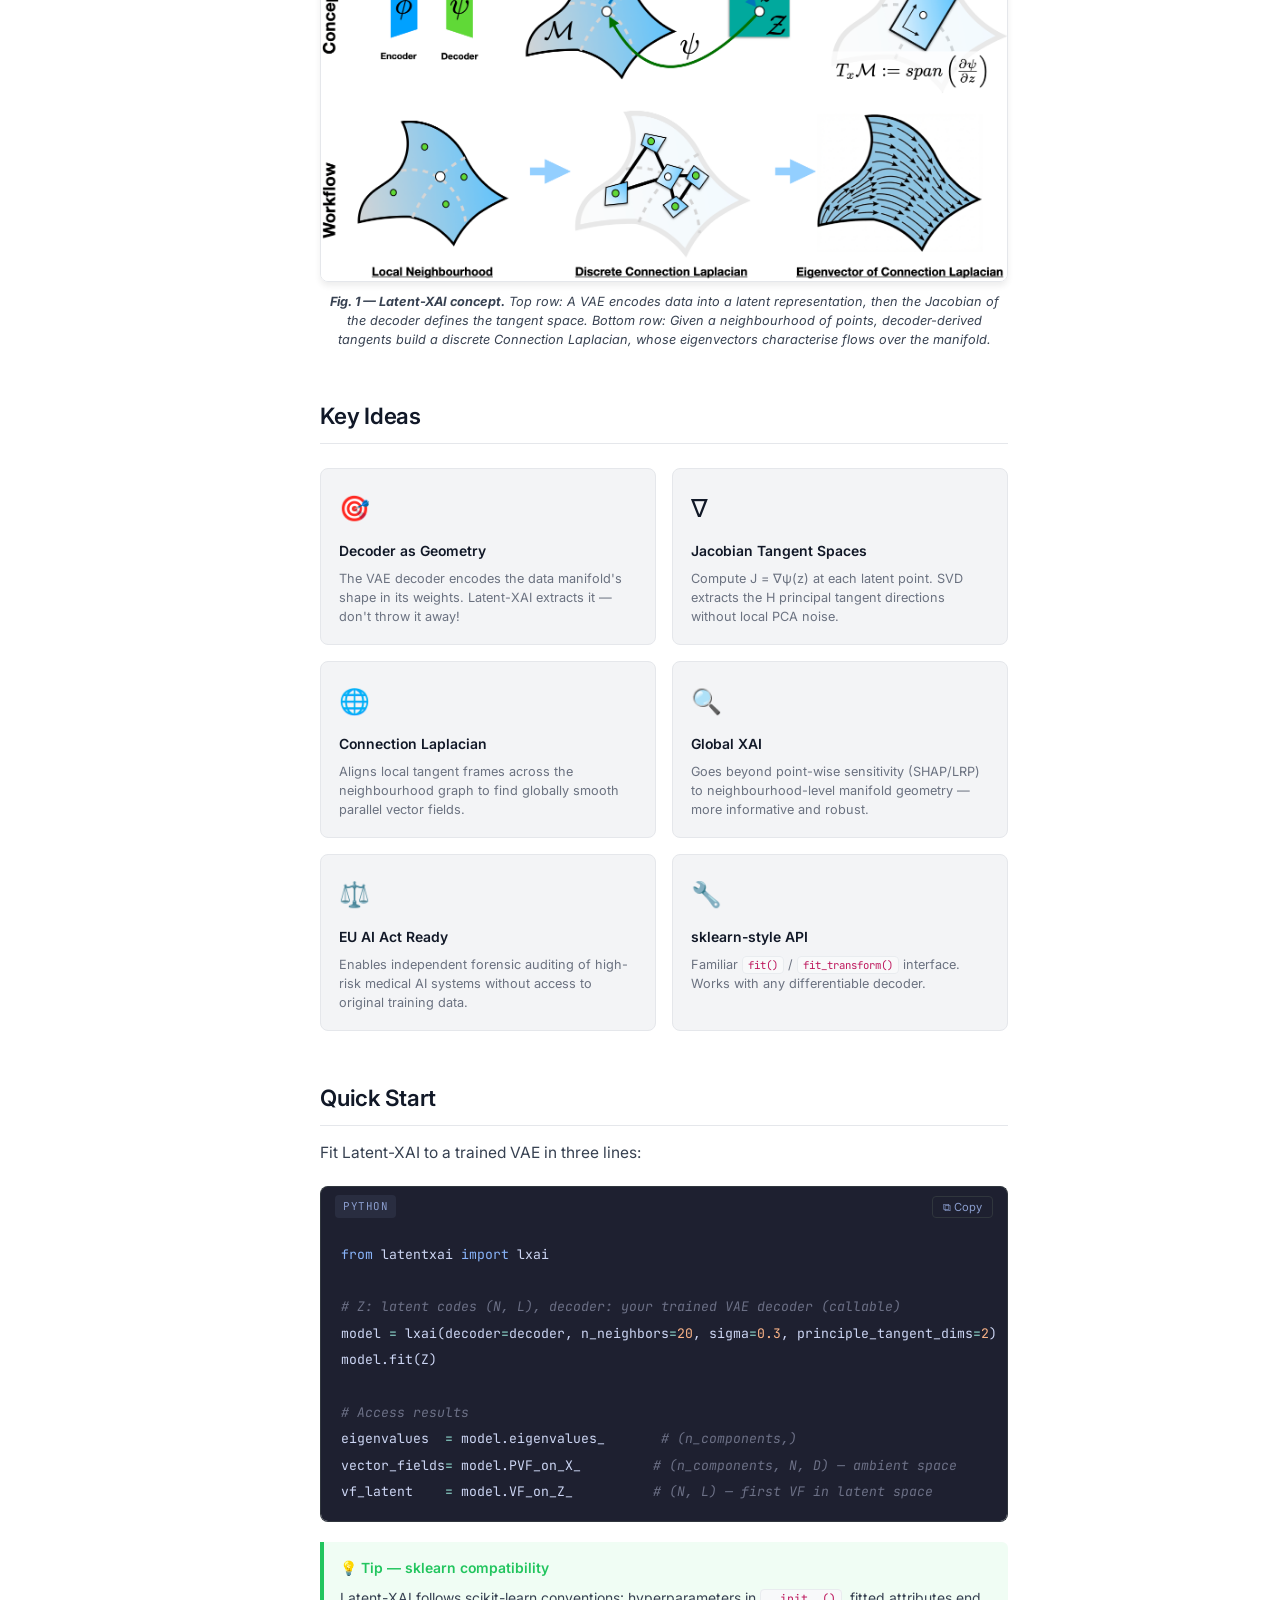
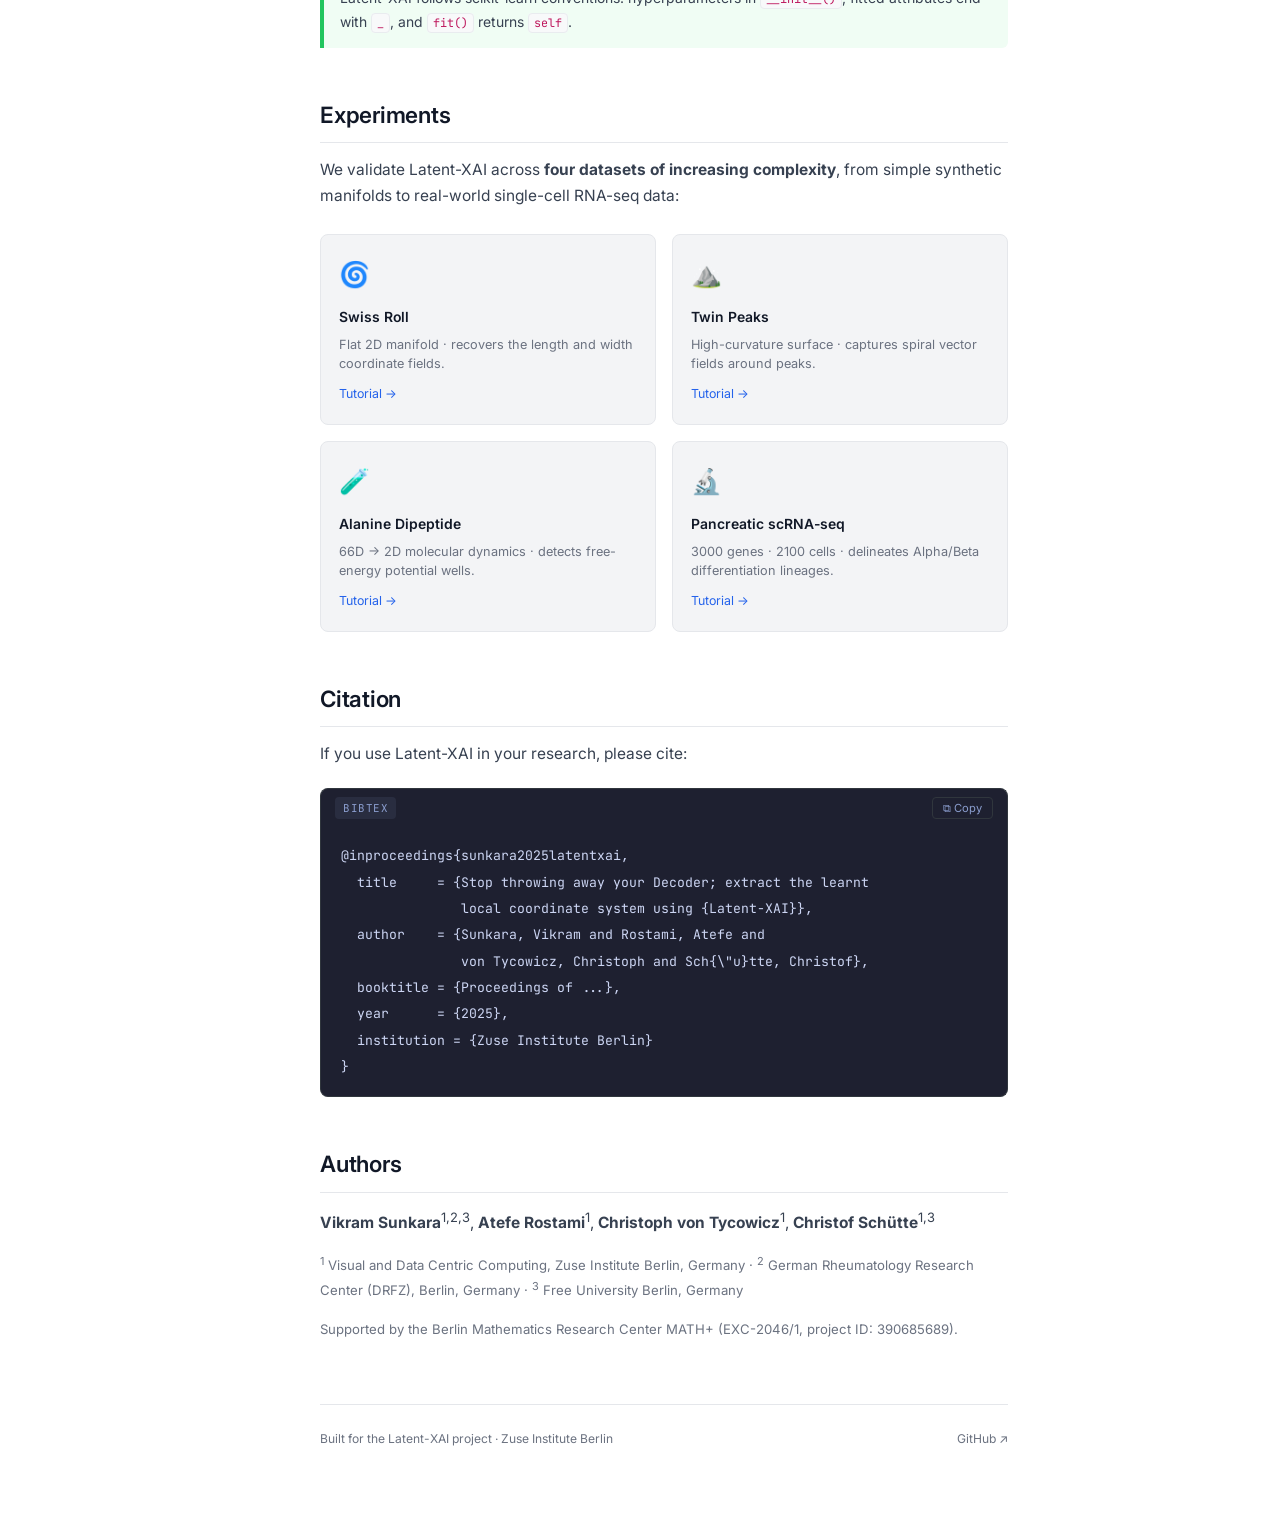
==== commit d22d62bd: "abstract edit2" ====
--- a/index.html
+++ b/index.html
@@ -78,8 +78,9 @@
     <h2 id="abstract">Abstract</h2>
     <p>
       <strong>Variational Autoencoders (VAEs)</strong> learn a low-dimensional latent representation of high-dimensional
-      data via an encoder <em>φ: Ω<sub>X</sub> → Λ</em> and a decoder <em>ψ: Ω<sub>Z</sub> → Ω<sub>X</sub></em>,
-      optimising a β-weighted ELBO comprising a reconstruction loss and a KL-divergence regulariser. While VAEs have
+      data via an encoder <em>φ: Ω<sub>X</sub> → Λ</em> and a decoder <em>ψ: Ω<sub>Z</sub> → 𝒴 ⊂ Ω<sub>X</sub></em>,
+      trained by minimising a β-weighted loss ℓ(x, φ, ψ) = 𝔼[‖ψ(z) − x‖²] + β · KL[p(z|x) ‖ p(z)]
+      comprising a squared reconstruction term and a KL-divergence regulariser. While VAEs have
       driven discoveries in single-cell biology, molecular dynamics, and clinical data analysis, explanations of the
       learnt latent clusters with respect to input features remain poorly studied. Existing XAI approaches for VAEs
       operate on the encoder — measuring point-wise sensitivity of latent variables to ambient features — but this
@@ -100,8 +101,9 @@
       the <strong>discrete Connection Laplacian</strong> <em>B</em> (an <em>NH×NH</em> sparse block matrix), whose
       off-diagonal blocks <em>B<sub>ij</sub> = −2w<sub>ij</sub>Q<sub>ij</sub></em> encode the parallel transport
       map <em>Q<sub>ij</sub> = T<sub>i</sub><sup>⊤</sup>T<sub>j</sub></em> between neighbouring tangent spaces.
-      Minimising the Connection Laplacian's Rayleigh quotient over smooth vector fields reduces to a sparse
-      eigenvalue problem, whose smallest eigenvectors yield globally coherent
+      This yields a constrained quadratic minimisation over local tangent components
+      {<em>v<sub>i</sub></em>} — min Σ<sub>ij</sub> w<sub>ij</sub> ‖P<sub>i</sub>T<sub>j</sub>v<sub>j</sub> − T<sub>i</sub>v<sub>i</sub>‖² s.t. ‖(<em>v<sub>i</sub></em>)‖ = 1 —
+      which reduces to a sparse eigenvalue problem <em>B𝐕 = λ𝐕</em>, whose smallest eigenvectors yield globally coherent
       <strong>parallel vector fields</strong> — the smoothest, most fundamental directions of variation on the
       manifold — serving as intrinsic local coordinate charts in the ambient space ℝ<sup>D</sup>.
     </p>
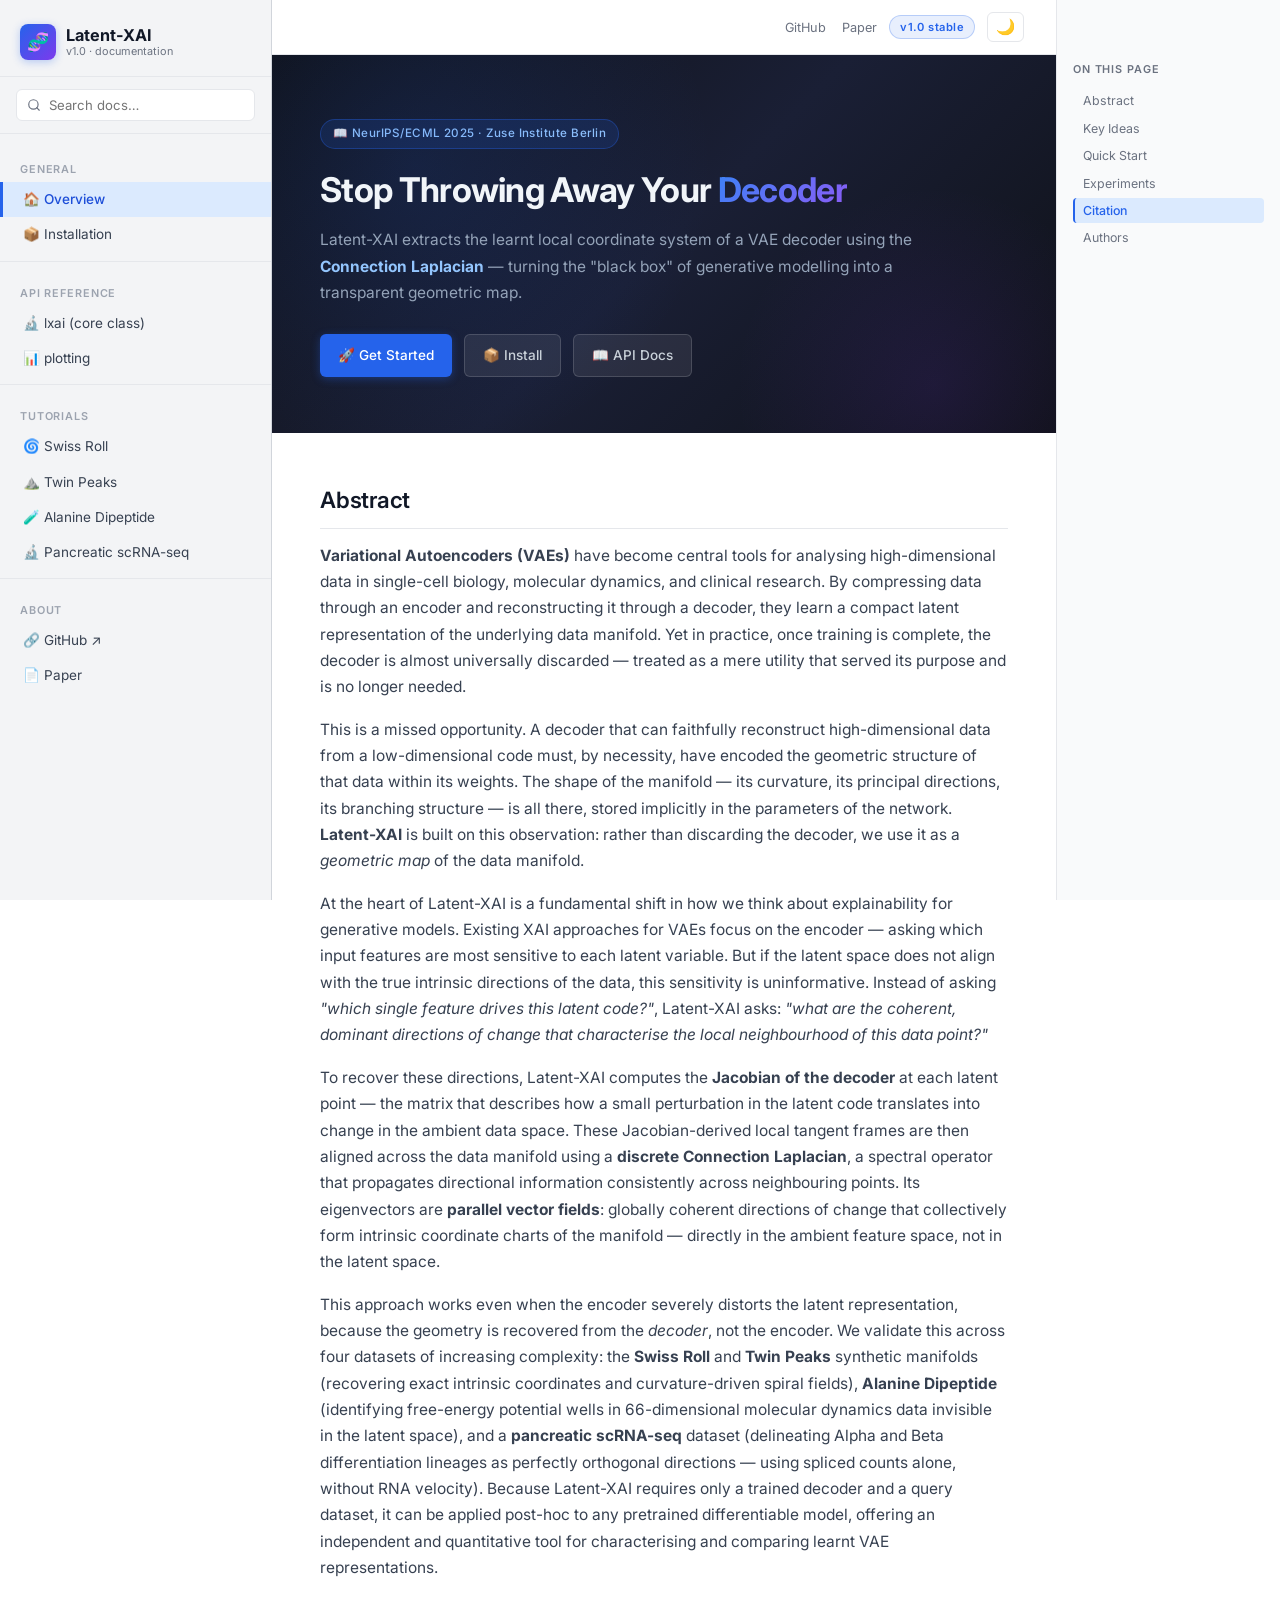
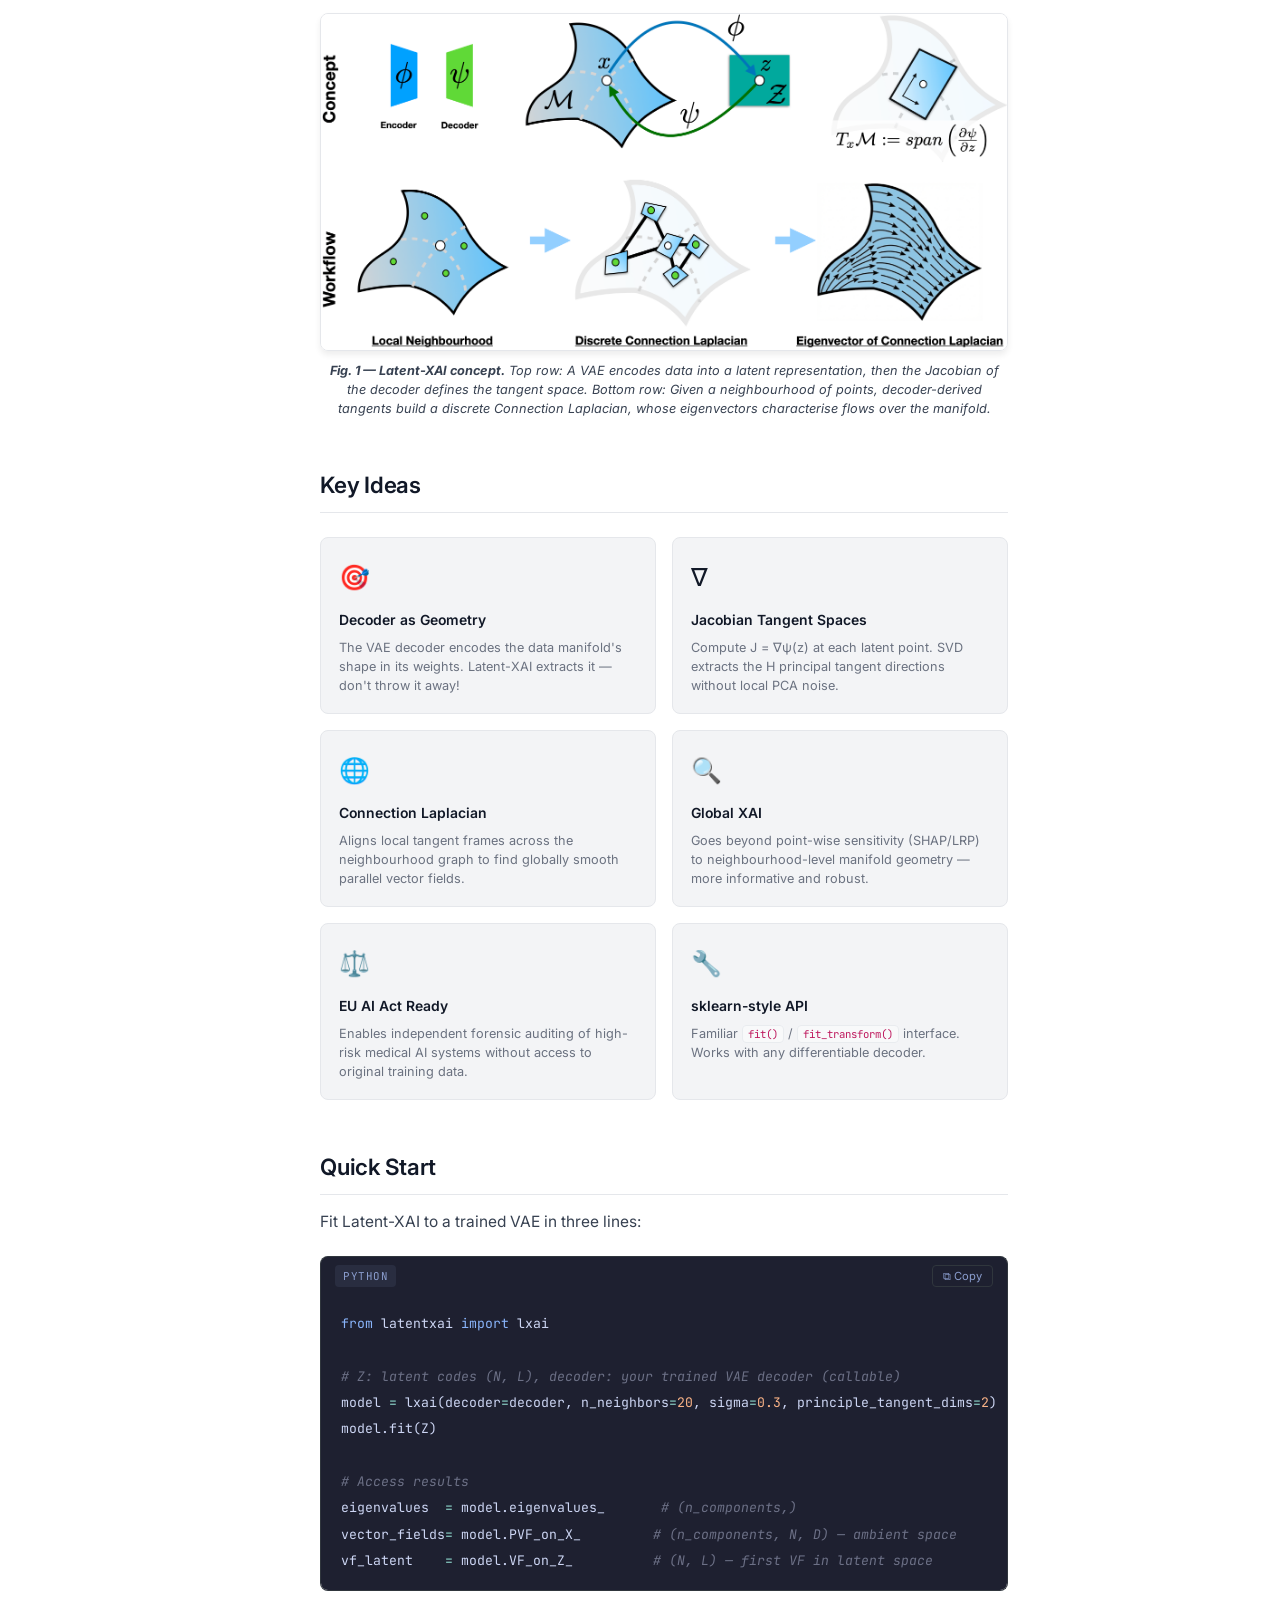
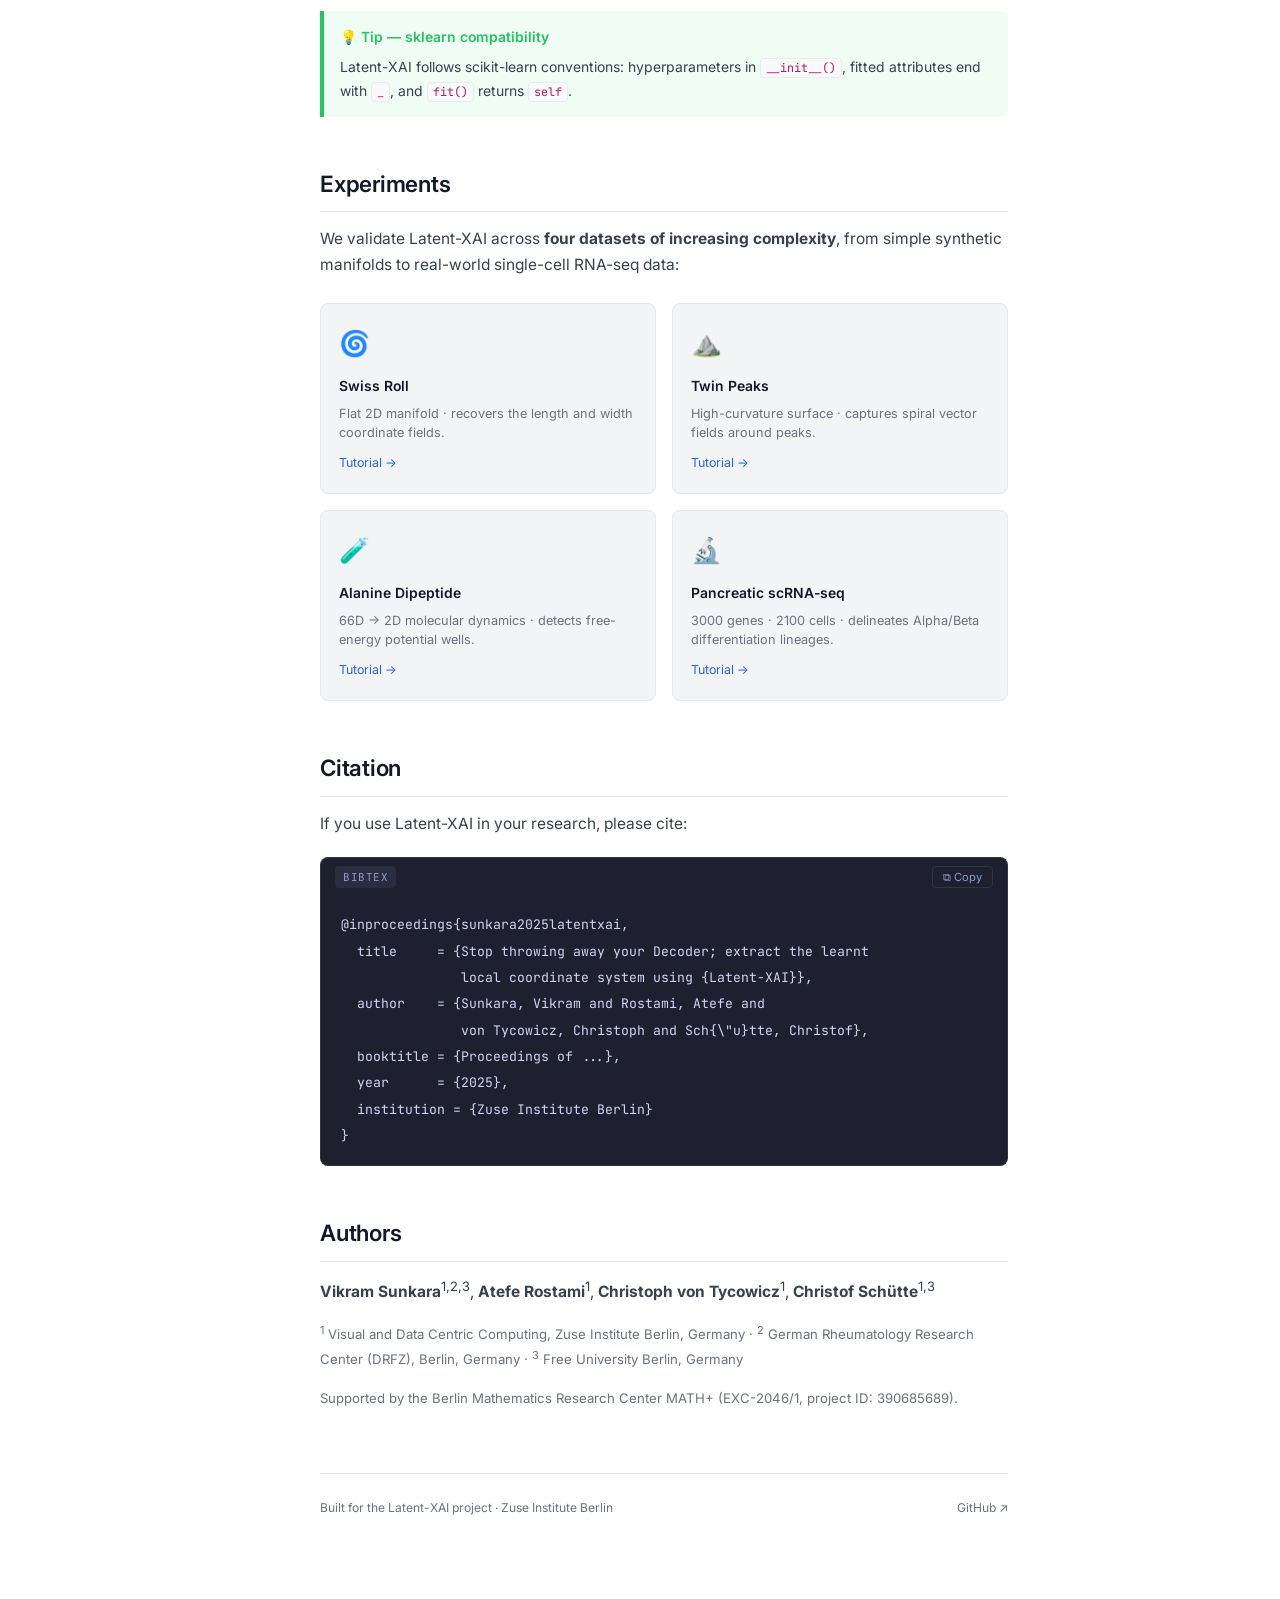
==== commit e8c58f6f: "abstract edit3 making it less mathematical" ====
--- a/index.html
+++ b/index.html
@@ -77,47 +77,47 @@
     <!-- ── ABSTRACT ── -->
     <h2 id="abstract">Abstract</h2>
     <p>
-      <strong>Variational Autoencoders (VAEs)</strong> learn a low-dimensional latent representation of high-dimensional
-      data via an encoder <em>φ: Ω<sub>X</sub> → Λ</em> and a decoder <em>ψ: Ω<sub>Z</sub> → 𝒴 ⊂ Ω<sub>X</sub></em>,
-      trained by minimising a β-weighted loss ℓ(x, φ, ψ) = 𝔼[‖ψ(z) − x‖²] + β · KL[p(z|x) ‖ p(z)]
-      comprising a squared reconstruction term and a KL-divergence regulariser. While VAEs have
-      driven discoveries in single-cell biology, molecular dynamics, and clinical data analysis, explanations of the
-      learnt latent clusters with respect to input features remain poorly studied. Existing XAI approaches for VAEs
-      operate on the encoder — measuring point-wise sensitivity of latent variables to ambient features — but this
-      is largely uninformative when the latent space does not correspond to the intrinsic coordinate directions of
-      the data manifold.
-    </p>
-    <p>
-      We propose <strong>Latent-XAI</strong>, a post-hoc geometric framework built on the key observation that a
-      well-trained decoder <em>ψ</em> is a geometric repository: it encodes the full structure of the data manifold
-      in its weights, regardless of how distorted the encoding may be. Rather than relying on local PCA — which is
-      sensitive to sampling noise — Latent-XAI computes the <strong>Jacobian</strong>
-      <em>J<sub>i</sub> = ∇<sub>z</sub>ψ(z)|<sub>z=z<sub>i</sub></sub> ∈ ℝ<sup>D×L</sup></em> at each latent point
-      and extracts an orthonormal tangent basis <em>T<sub>i</sub> ∈ ℝ<sup>D×H</sup></em> via SVD, where
-      <em>H ≪ L</em> is the intrinsic dimensionality of the manifold.
-    </p>
-    <p>
-      These decoder-derived tangent frames are aligned across a weighted <em>k</em>-nearest-neighbour graph using
-      the <strong>discrete Connection Laplacian</strong> <em>B</em> (an <em>NH×NH</em> sparse block matrix), whose
-      off-diagonal blocks <em>B<sub>ij</sub> = −2w<sub>ij</sub>Q<sub>ij</sub></em> encode the parallel transport
-      map <em>Q<sub>ij</sub> = T<sub>i</sub><sup>⊤</sup>T<sub>j</sub></em> between neighbouring tangent spaces.
-      This yields a constrained quadratic minimisation over local tangent components
-      {<em>v<sub>i</sub></em>} — min Σ<sub>ij</sub> w<sub>ij</sub> ‖P<sub>i</sub>T<sub>j</sub>v<sub>j</sub> − T<sub>i</sub>v<sub>i</sub>‖² s.t. ‖(<em>v<sub>i</sub></em>)‖ = 1 —
-      which reduces to a sparse eigenvalue problem <em>B𝐕 = λ𝐕</em>, whose smallest eigenvectors yield globally coherent
-      <strong>parallel vector fields</strong> — the smoothest, most fundamental directions of variation on the
-      manifold — serving as intrinsic local coordinate charts in the ambient space ℝ<sup>D</sup>.
-    </p>
-    <p>
-      This framework advances <strong>Global XAI</strong>: instead of asking <em>"which features are most sensitive
-      at a single point?"</em>, Latent-XAI asks <em>"what are the dominant, linearly independent directions that
-      characterise the neighbourhood of this point on the data manifold?"</em> The method is validated across four
-      datasets of increasing complexity — the Swiss Roll (flat 2D manifold), Twin Peaks (high-curvature surface),
-      Alanine Dipeptide (66D molecular dynamics), and a pancreatic scRNA-seq dataset (3,000 genes, ~2,100 cells) —
-      demonstrating recovery of intrinsic coordinates, curvature, free-energy potential wells, and branching
-      differentiation lineages. Furthermore, because Latent-XAI requires only decoder evaluations and Jacobians on
-      a given query set — <em>not</em> the original training data — it serves as a forensic tool for independent
-      model verification under the <strong>EU AI Act</strong> (Articles 85–86), enabling unbiased post-hoc auditing
-      of high-risk medical AI systems.
+      <strong>Variational Autoencoders (VAEs)</strong> have become central tools for analysing high-dimensional data
+      in single-cell biology, molecular dynamics, and clinical research. By compressing data through an encoder and
+      reconstructing it through a decoder, they learn a compact latent representation of the underlying data manifold.
+      Yet in practice, once training is complete, the decoder is almost universally discarded — treated as a mere
+      utility that served its purpose and is no longer needed.
+    </p>
+    <p>
+      This is a missed opportunity. A decoder that can faithfully reconstruct high-dimensional data from a
+      low-dimensional code must, by necessity, have encoded the geometric structure of that data within its weights.
+      The shape of the manifold — its curvature, its principal directions, its branching structure — is all there,
+      stored implicitly in the parameters of the network. <strong>Latent-XAI</strong> is built on this observation:
+      rather than discarding the decoder, we use it as a <em>geometric map</em> of the data manifold.
+    </p>
+    <p>
+      At the heart of Latent-XAI is a fundamental shift in how we think about explainability for generative models.
+      Existing XAI approaches for VAEs focus on the encoder — asking which input features are most sensitive to
+      each latent variable. But if the latent space does not align with the true intrinsic directions of the data,
+      this sensitivity is uninformative. Instead of asking <em>"which single feature drives this latent code?"</em>,
+      Latent-XAI asks: <em>"what are the coherent, dominant directions of change that characterise the local
+      neighbourhood of this data point?"</em>
+    </p>
+    <p>
+      To recover these directions, Latent-XAI computes the <strong>Jacobian of the decoder</strong> at each
+      latent point — the matrix that describes how a small perturbation in the latent code translates into change
+      in the ambient data space. These Jacobian-derived local tangent frames are then aligned across the data
+      manifold using a <strong>discrete Connection Laplacian</strong>, a spectral operator that propagates
+      directional information consistently across neighbouring points. Its eigenvectors are
+      <strong>parallel vector fields</strong>: globally coherent directions of change that collectively form
+      intrinsic coordinate charts of the manifold — directly in the ambient feature space, not in the latent space.
+    </p>
+    <p>
+      This approach works even when the encoder severely distorts the latent representation, because the geometry
+      is recovered from the <em>decoder</em>, not the encoder. We validate this across four datasets of increasing
+      complexity: the <strong>Swiss Roll</strong> and <strong>Twin Peaks</strong> synthetic manifolds (recovering
+      exact intrinsic coordinates and curvature-driven spiral fields), <strong>Alanine Dipeptide</strong>
+      (identifying free-energy potential wells in 66-dimensional molecular dynamics data invisible in the latent
+      space), and a <strong>pancreatic scRNA-seq</strong> dataset (delineating Alpha and Beta differentiation
+      lineages as perfectly orthogonal directions — using spliced counts alone, without RNA velocity). Because
+      Latent-XAI requires only a trained decoder and a query dataset, it can be applied post-hoc to any pretrained
+      differentiable model, offering an independent and quantitative tool for characterising and comparing
+      learnt VAE representations.
     </p>
 
     <!-- ── CONCEPT FIGURE ── -->
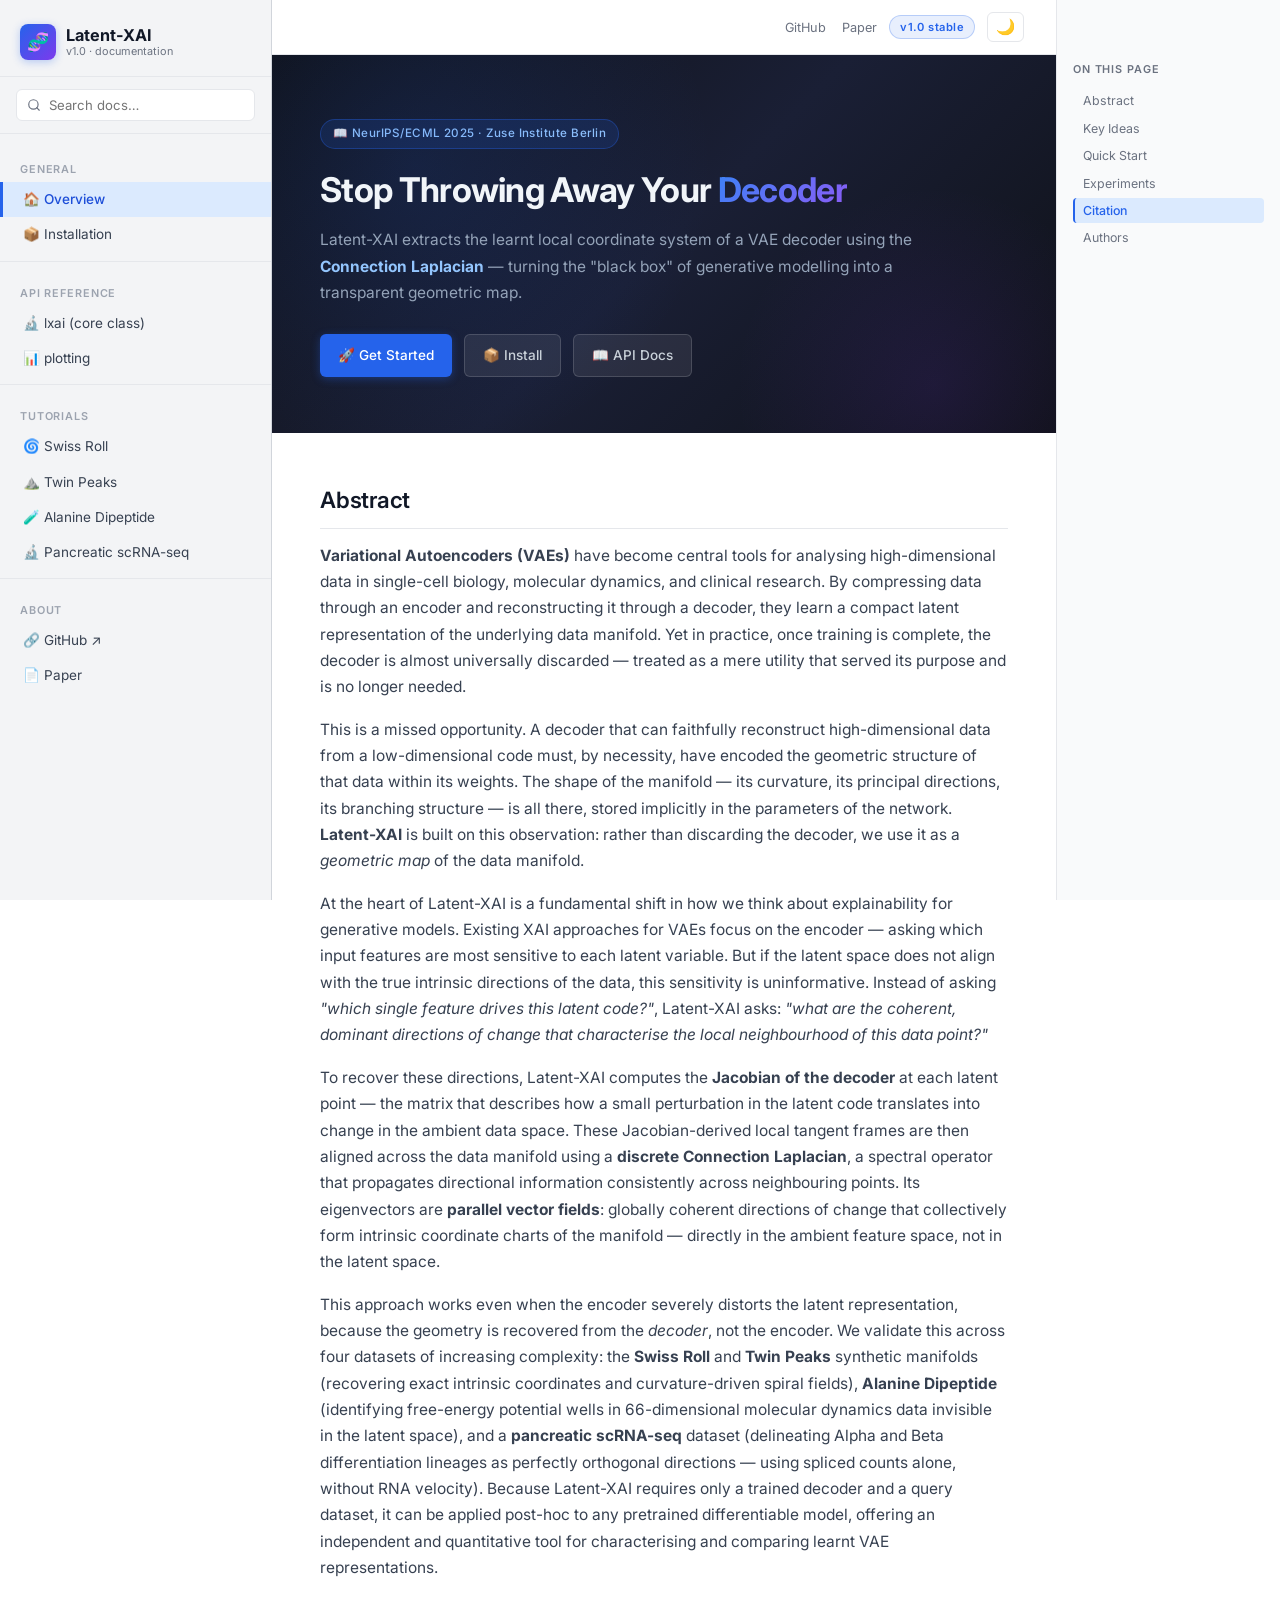
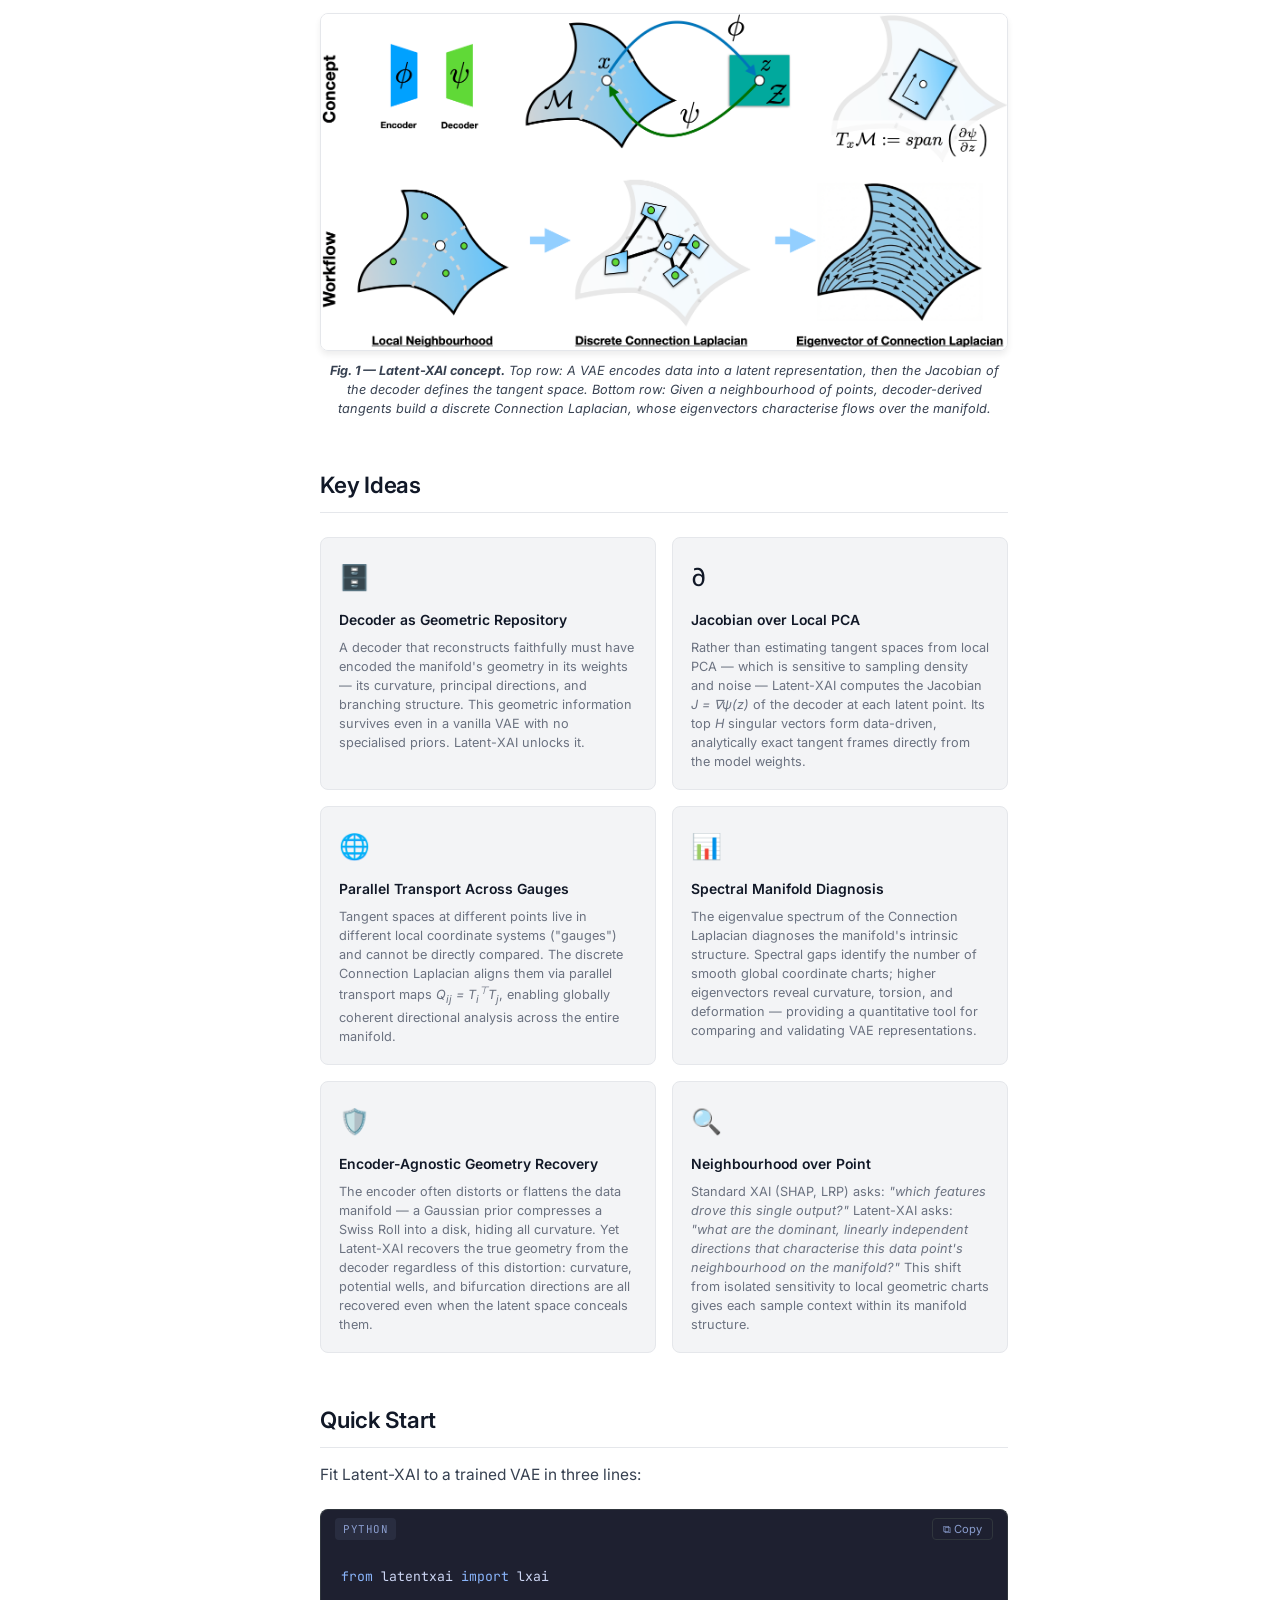
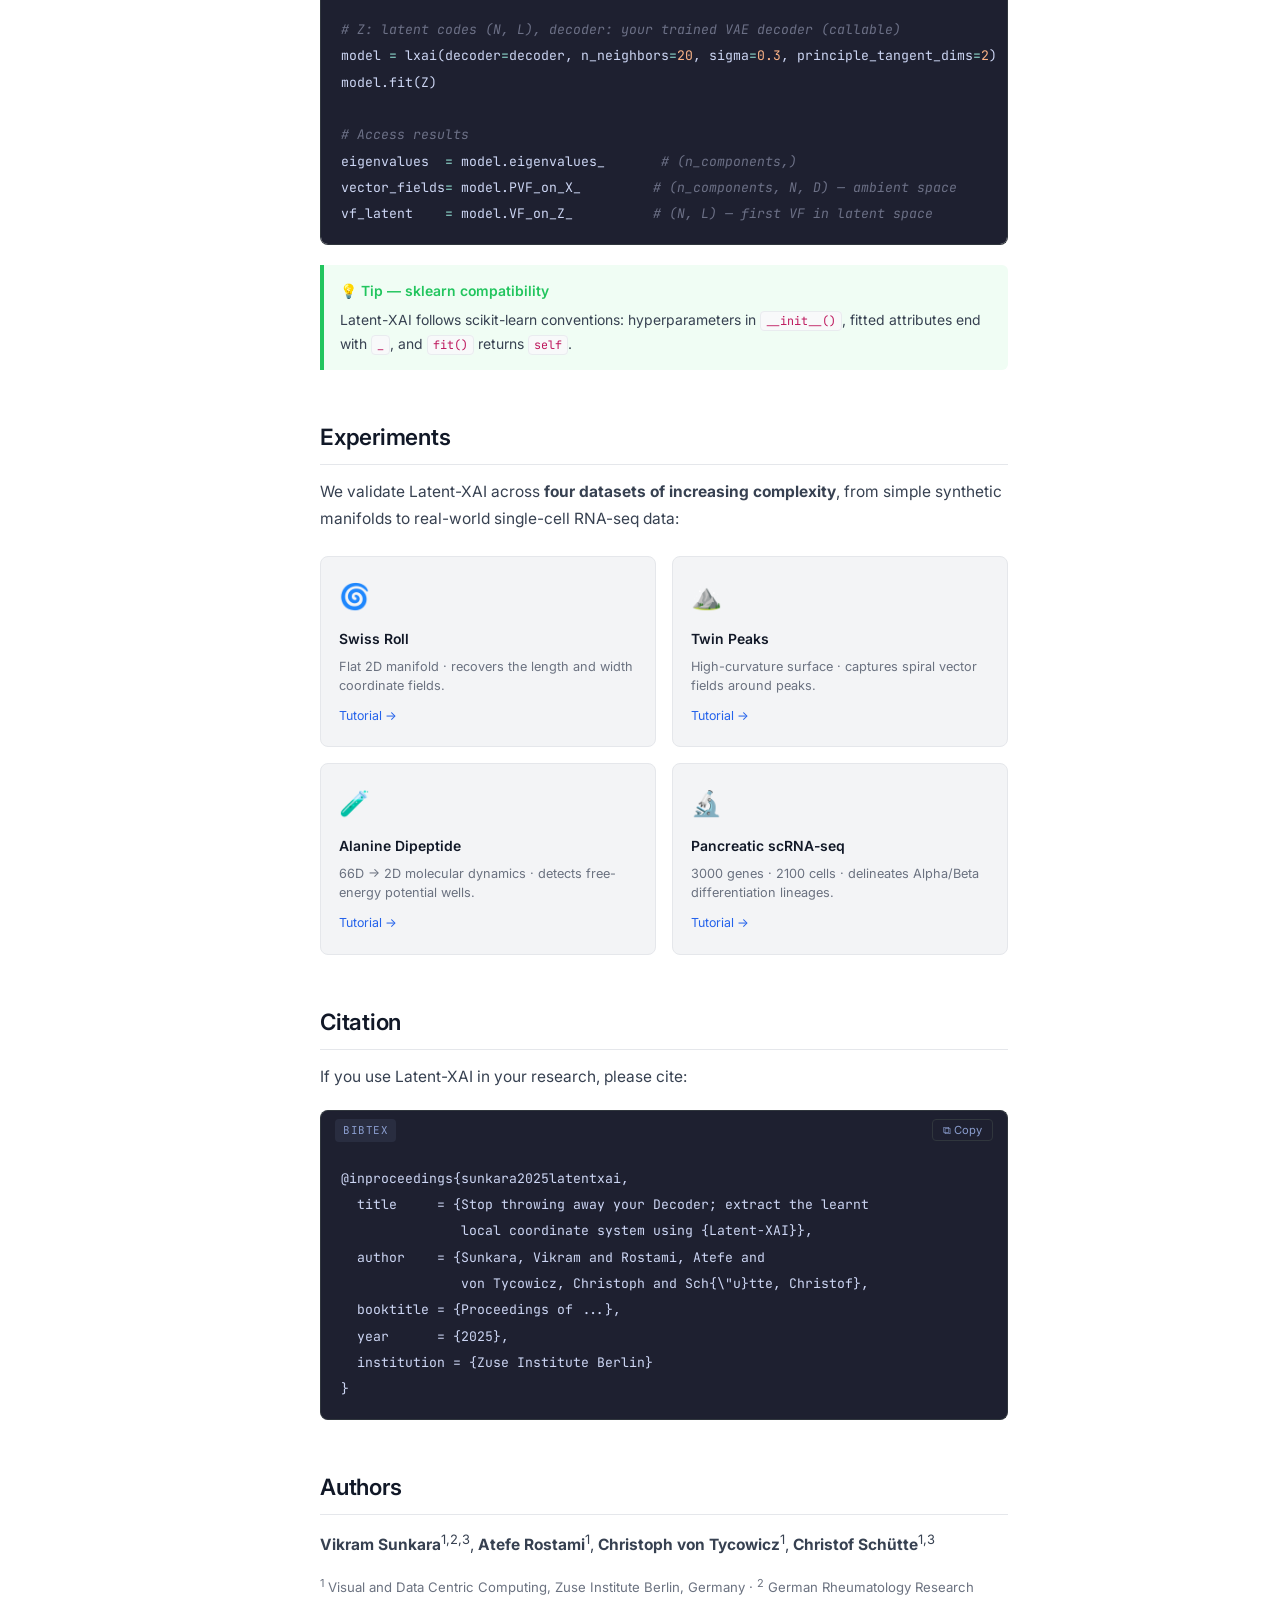
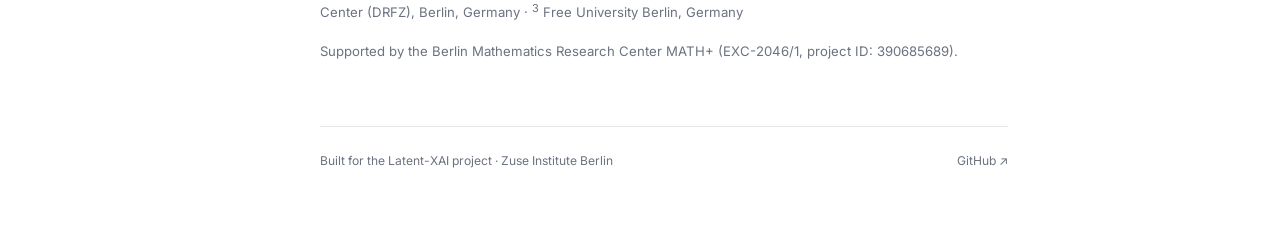
==== commit be5b3da8: "key_idea edit" ====
--- a/index.html
+++ b/index.html
@@ -135,34 +135,34 @@
     <h2 id="key-ideas">Key Ideas</h2>
     <div class="cards-grid">
       <div class="card">
-        <span class="card-icon">🎯</span>
-        <h3>Decoder as Geometry</h3>
-        <p>The VAE decoder encodes the data manifold's shape in its weights. Latent-XAI extracts it — don't throw it away!</p>
-      </div>
-      <div class="card">
-        <span class="card-icon">∇</span>
-        <h3>Jacobian Tangent Spaces</h3>
-        <p>Compute J = ∇ψ(z) at each latent point. SVD extracts the H principal tangent directions without local PCA noise.</p>
+        <span class="card-icon">🗄️</span>
+        <h3>Decoder as Geometric Repository</h3>
+        <p>A decoder that reconstructs faithfully must have encoded the manifold's geometry in its weights — its curvature, principal directions, and branching structure. This geometric information survives even in a vanilla VAE with no specialised priors. Latent-XAI unlocks it.</p>
+      </div>
+      <div class="card">
+        <span class="card-icon">∂</span>
+        <h3>Jacobian over Local PCA</h3>
+        <p>Rather than estimating tangent spaces from local PCA — which is sensitive to sampling density and noise — Latent-XAI computes the Jacobian <em>J = ∇ψ(z)</em> of the decoder at each latent point. Its top <em>H</em> singular vectors form data-driven, analytically exact tangent frames directly from the model weights.</p>
       </div>
       <div class="card">
         <span class="card-icon">🌐</span>
-        <h3>Connection Laplacian</h3>
-        <p>Aligns local tangent frames across the neighbourhood graph to find globally smooth parallel vector fields.</p>
+        <h3>Parallel Transport Across Gauges</h3>
+        <p>Tangent spaces at different points live in different local coordinate systems ("gauges") and cannot be directly compared. The discrete Connection Laplacian aligns them via parallel transport maps <em>Q<sub>ij</sub> = T<sub>i</sub><sup>⊤</sup>T<sub>j</sub></em>, enabling globally coherent directional analysis across the entire manifold.</p>
+      </div>
+      <div class="card">
+        <span class="card-icon">📊</span>
+        <h3>Spectral Manifold Diagnosis</h3>
+        <p>The eigenvalue spectrum of the Connection Laplacian diagnoses the manifold's intrinsic structure. Spectral gaps identify the number of smooth global coordinate charts; higher eigenvectors reveal curvature, torsion, and deformation — providing a quantitative tool for comparing and validating VAE representations.</p>
+      </div>
+      <div class="card">
+        <span class="card-icon">🛡️</span>
+        <h3>Encoder-Agnostic Geometry Recovery</h3>
+        <p>The encoder often distorts or flattens the data manifold — a Gaussian prior compresses a Swiss Roll into a disk, hiding all curvature. Yet Latent-XAI recovers the true geometry from the decoder regardless of this distortion: curvature, potential wells, and bifurcation directions are all recovered even when the latent space conceals them.</p>
       </div>
       <div class="card">
         <span class="card-icon">🔍</span>
-        <h3>Global XAI</h3>
-        <p>Goes beyond point-wise sensitivity (SHAP/LRP) to neighbourhood-level manifold geometry — more informative and robust.</p>
-      </div>
-      <div class="card">
-        <span class="card-icon">⚖️</span>
-        <h3>EU AI Act Ready</h3>
-        <p>Enables independent forensic auditing of high-risk medical AI systems without access to original training data.</p>
-      </div>
-      <div class="card">
-        <span class="card-icon">🔧</span>
-        <h3>sklearn-style API</h3>
-        <p>Familiar <code>fit()</code> / <code>fit_transform()</code> interface. Works with any differentiable decoder.</p>
+        <h3>Neighbourhood over Point</h3>
+        <p>Standard XAI (SHAP, LRP) asks: <em>"which features drove this single output?"</em> Latent-XAI asks: <em>"what are the dominant, linearly independent directions that characterise this data point's neighbourhood on the manifold?"</em> This shift from isolated sensitivity to local geometric charts gives each sample context within its manifold structure.</p>
       </div>
     </div>
 
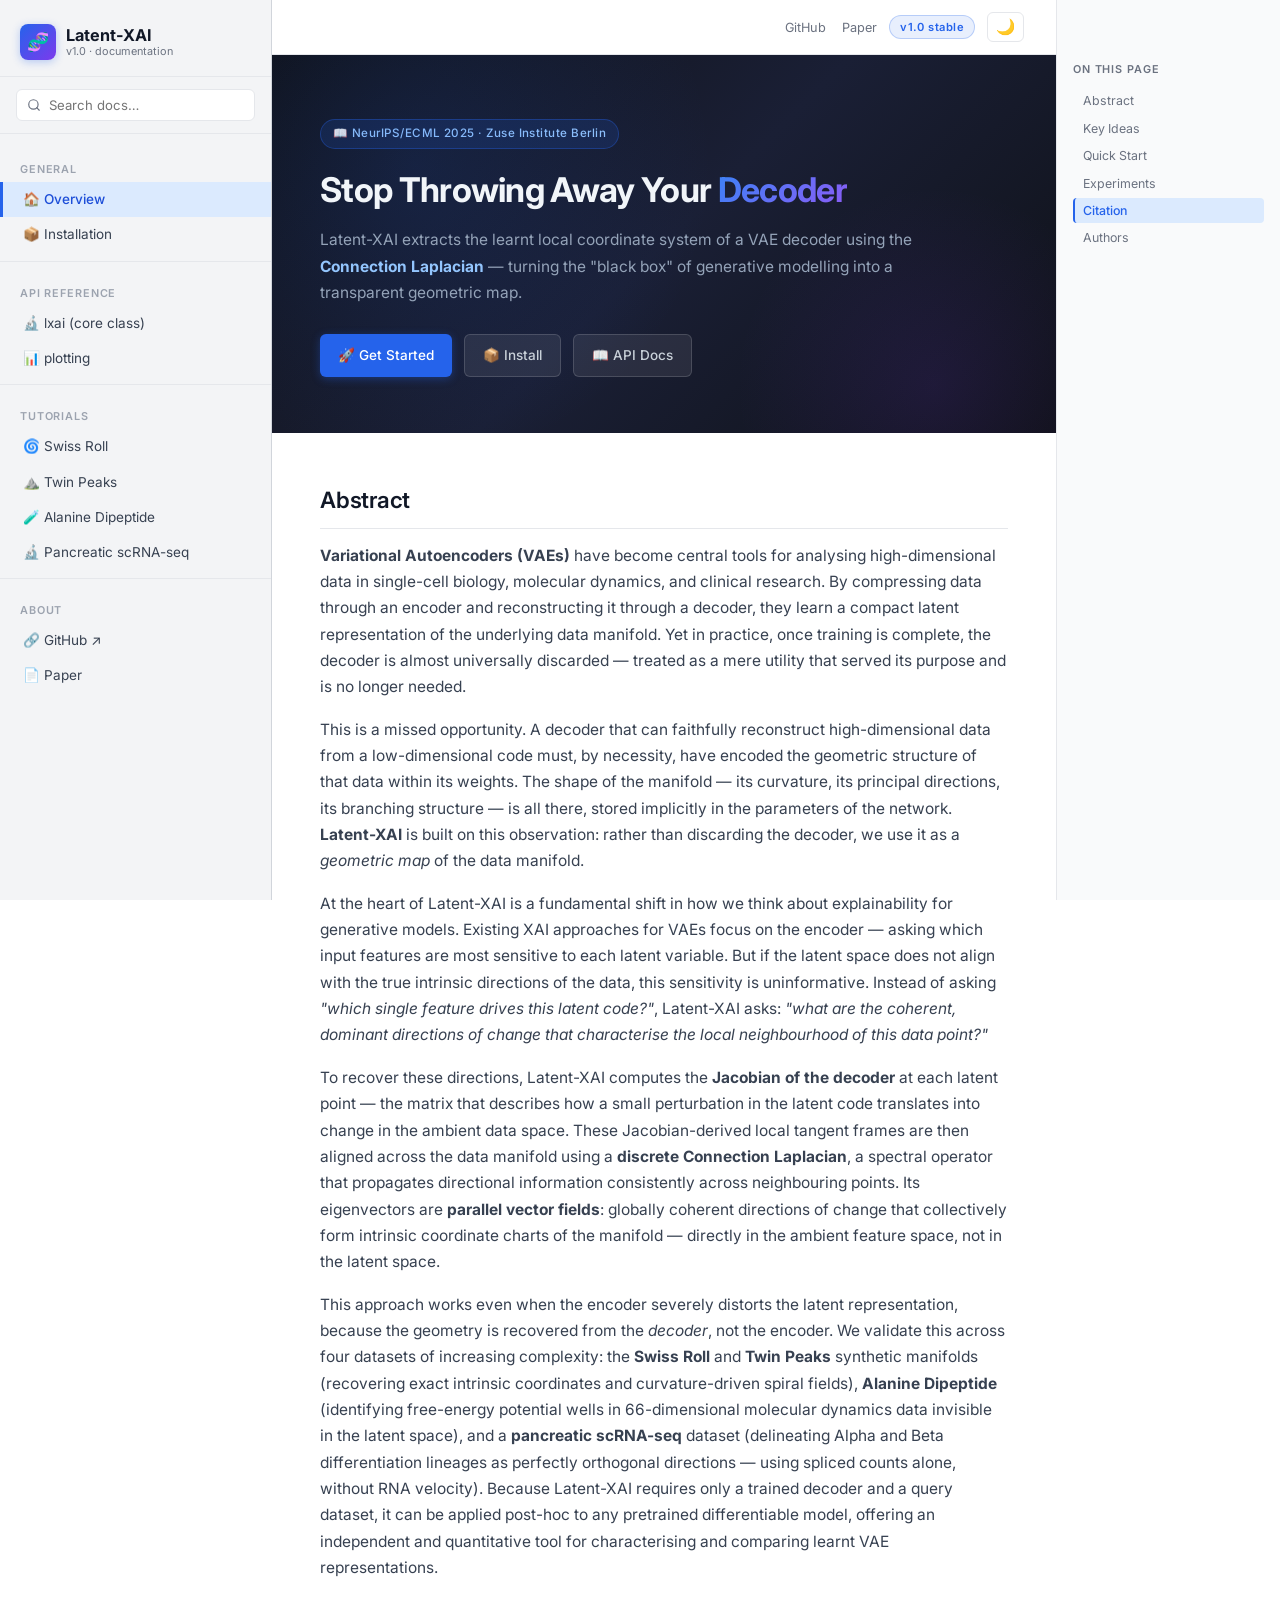
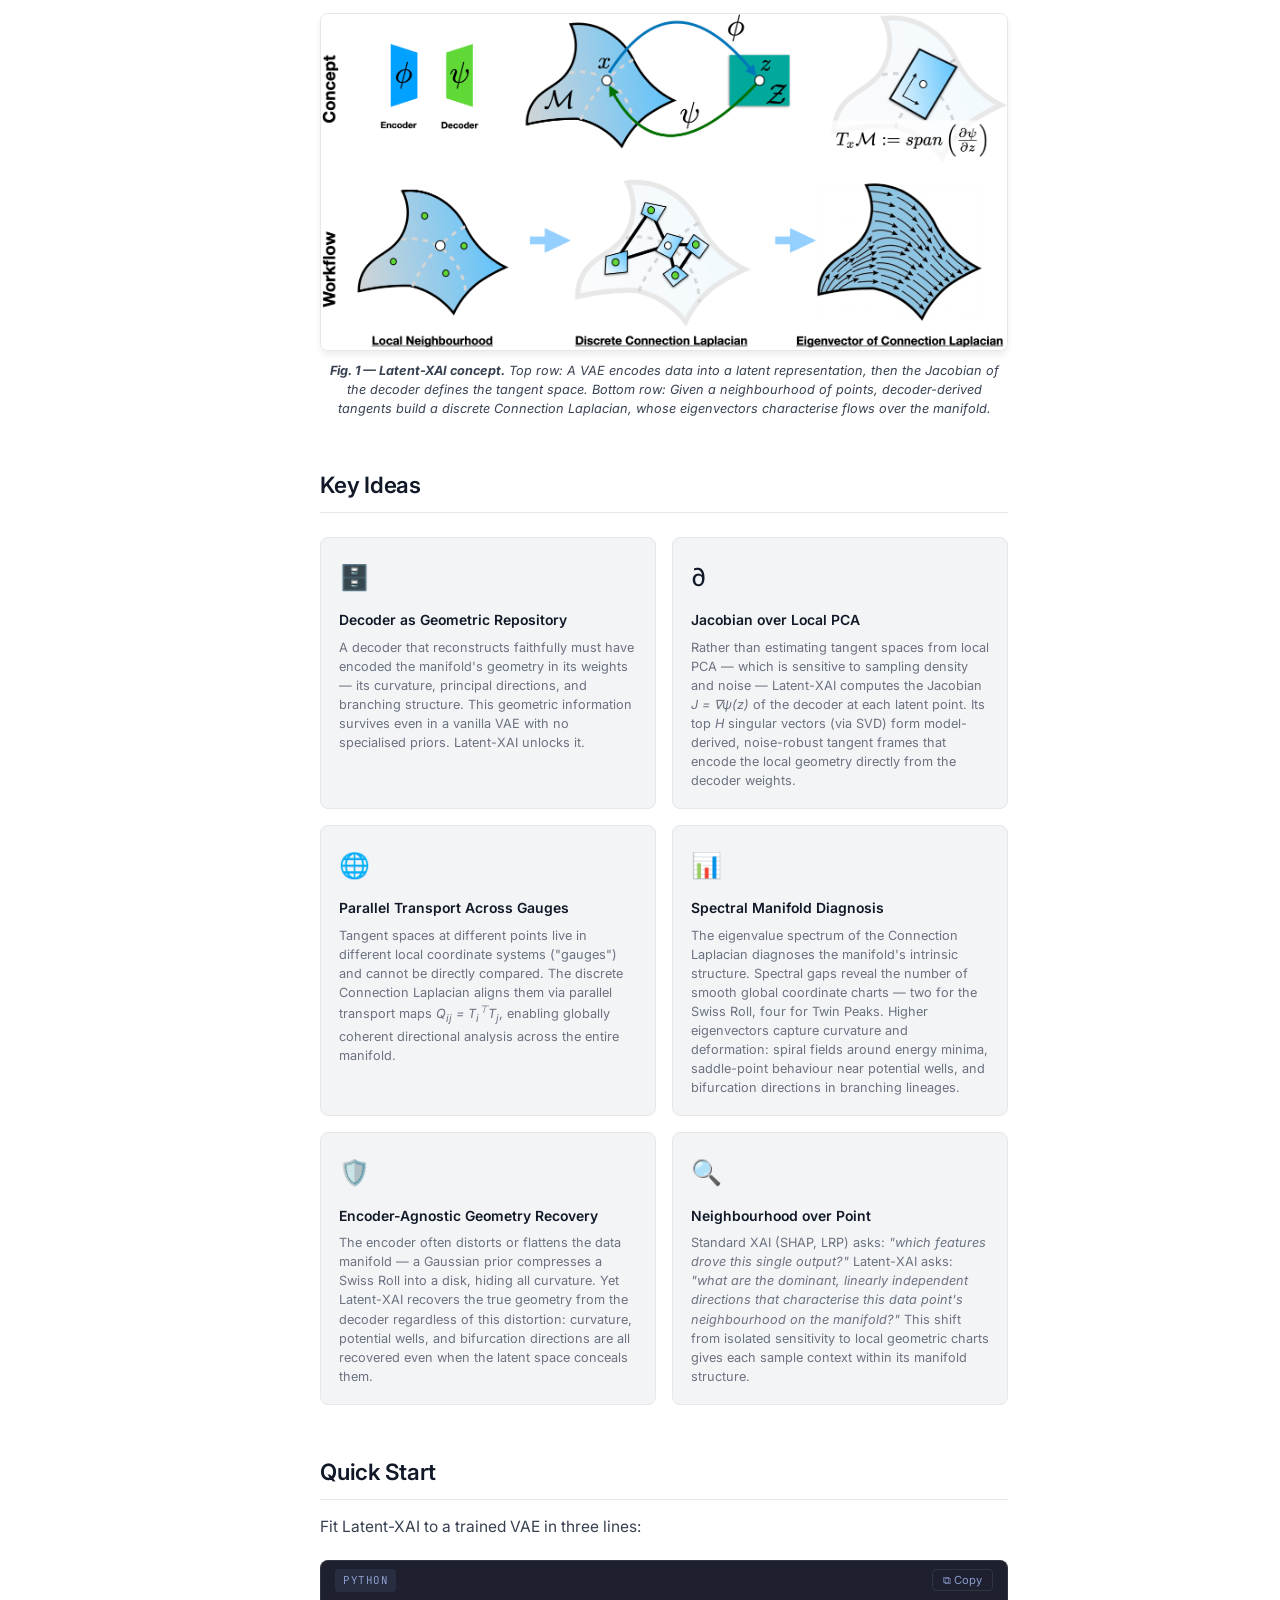
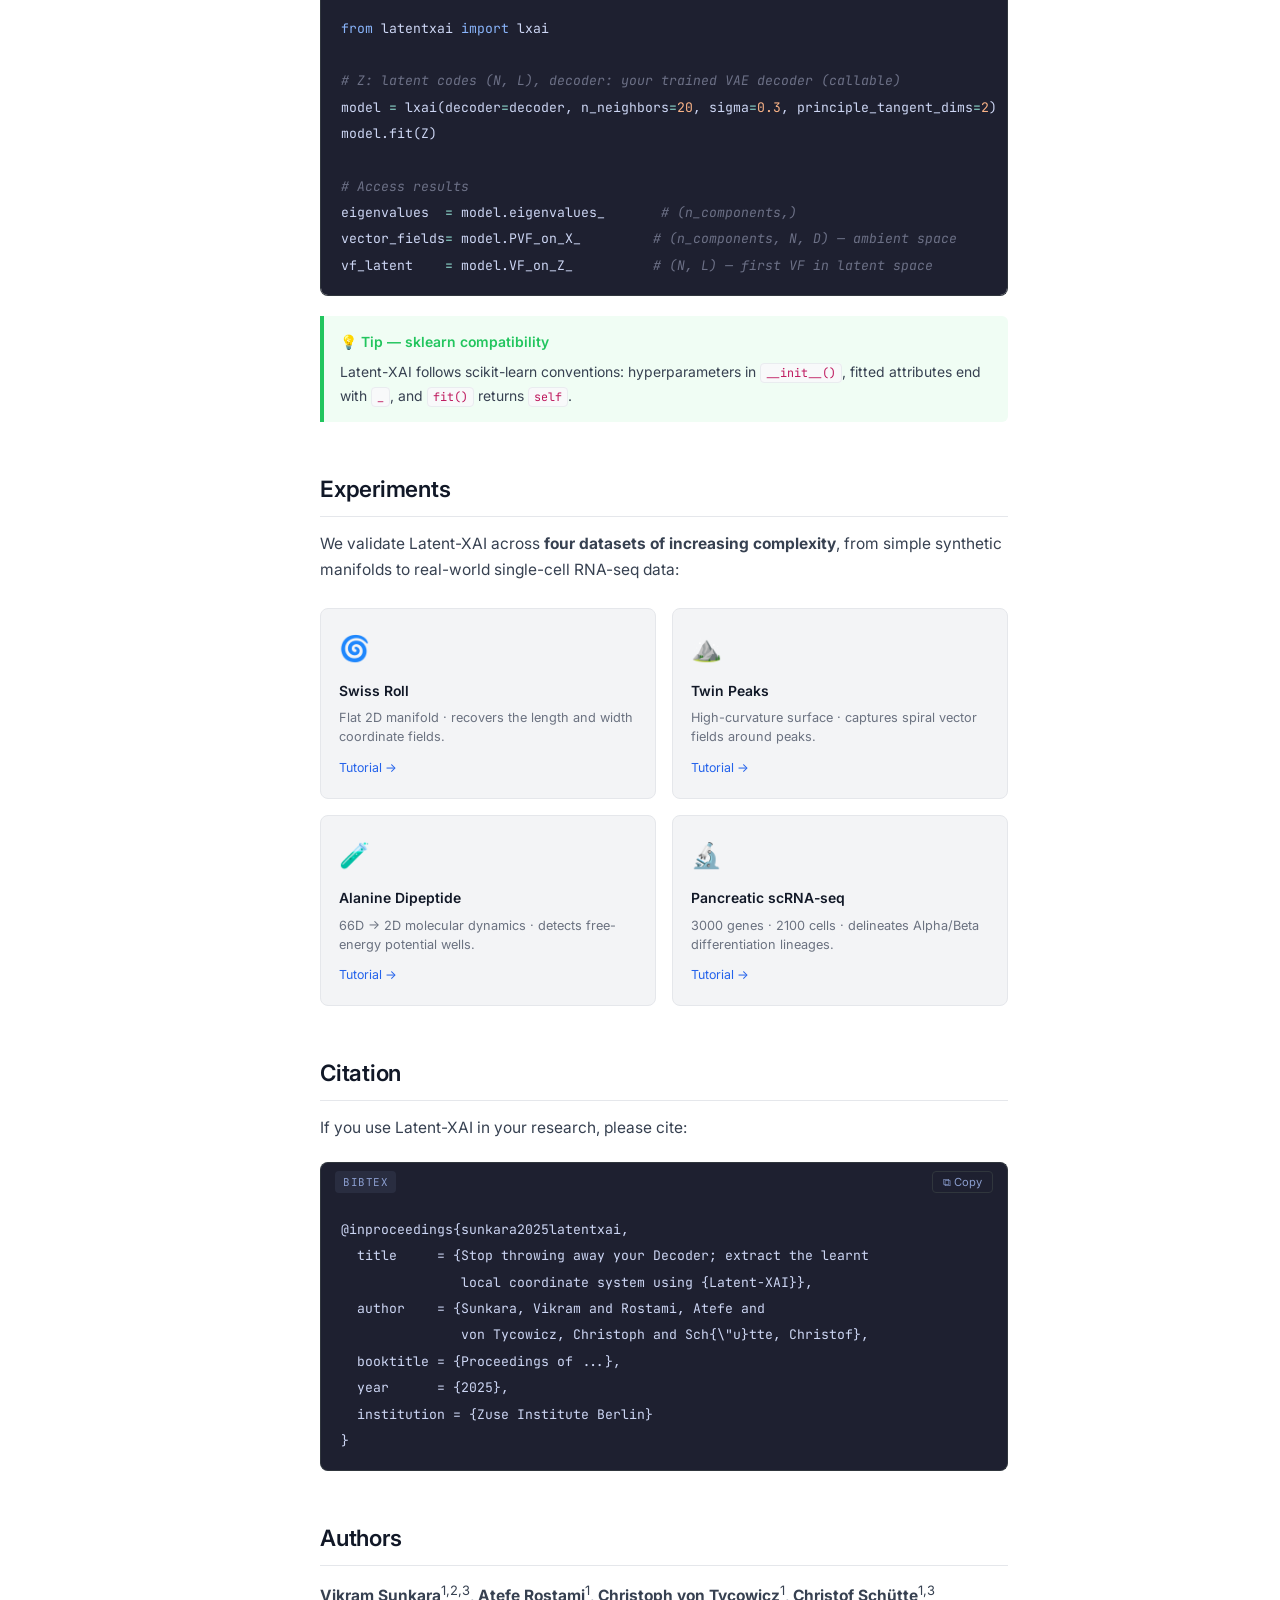
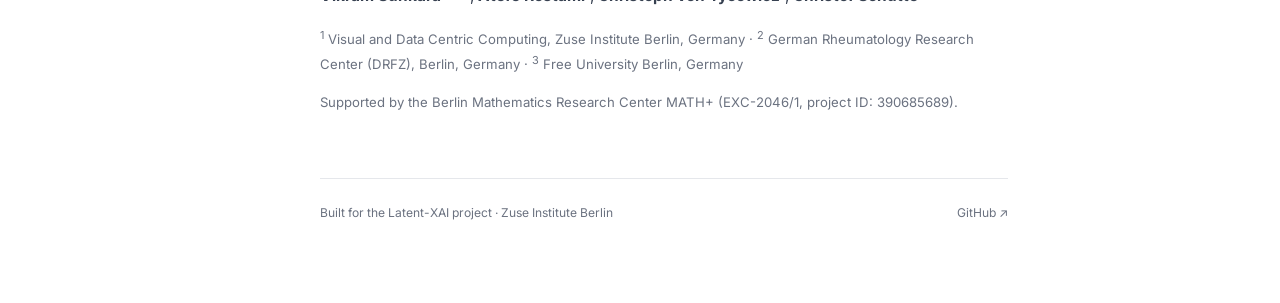
==== commit 8791ca73: "key_idea edit2" ====
--- a/index.html
+++ b/index.html
@@ -142,7 +142,7 @@
       <div class="card">
         <span class="card-icon">∂</span>
         <h3>Jacobian over Local PCA</h3>
-        <p>Rather than estimating tangent spaces from local PCA — which is sensitive to sampling density and noise — Latent-XAI computes the Jacobian <em>J = ∇ψ(z)</em> of the decoder at each latent point. Its top <em>H</em> singular vectors form data-driven, analytically exact tangent frames directly from the model weights.</p>
+        <p>Rather than estimating tangent spaces from local PCA — which is sensitive to sampling density and noise — Latent-XAI computes the Jacobian <em>J = ∇ψ(z)</em> of the decoder at each latent point. Its top <em>H</em> singular vectors (via SVD) form model-derived, noise-robust tangent frames that encode the local geometry directly from the decoder weights.</p>
       </div>
       <div class="card">
         <span class="card-icon">🌐</span>
@@ -152,7 +152,7 @@
       <div class="card">
         <span class="card-icon">📊</span>
         <h3>Spectral Manifold Diagnosis</h3>
-        <p>The eigenvalue spectrum of the Connection Laplacian diagnoses the manifold's intrinsic structure. Spectral gaps identify the number of smooth global coordinate charts; higher eigenvectors reveal curvature, torsion, and deformation — providing a quantitative tool for comparing and validating VAE representations.</p>
+        <p>The eigenvalue spectrum of the Connection Laplacian diagnoses the manifold's intrinsic structure. Spectral gaps reveal the number of smooth global coordinate charts — two for the Swiss Roll, four for Twin Peaks. Higher eigenvectors capture curvature and deformation: spiral fields around energy minima, saddle-point behaviour near potential wells, and bifurcation directions in branching lineages.</p>
       </div>
       <div class="card">
         <span class="card-icon">🛡️</span>
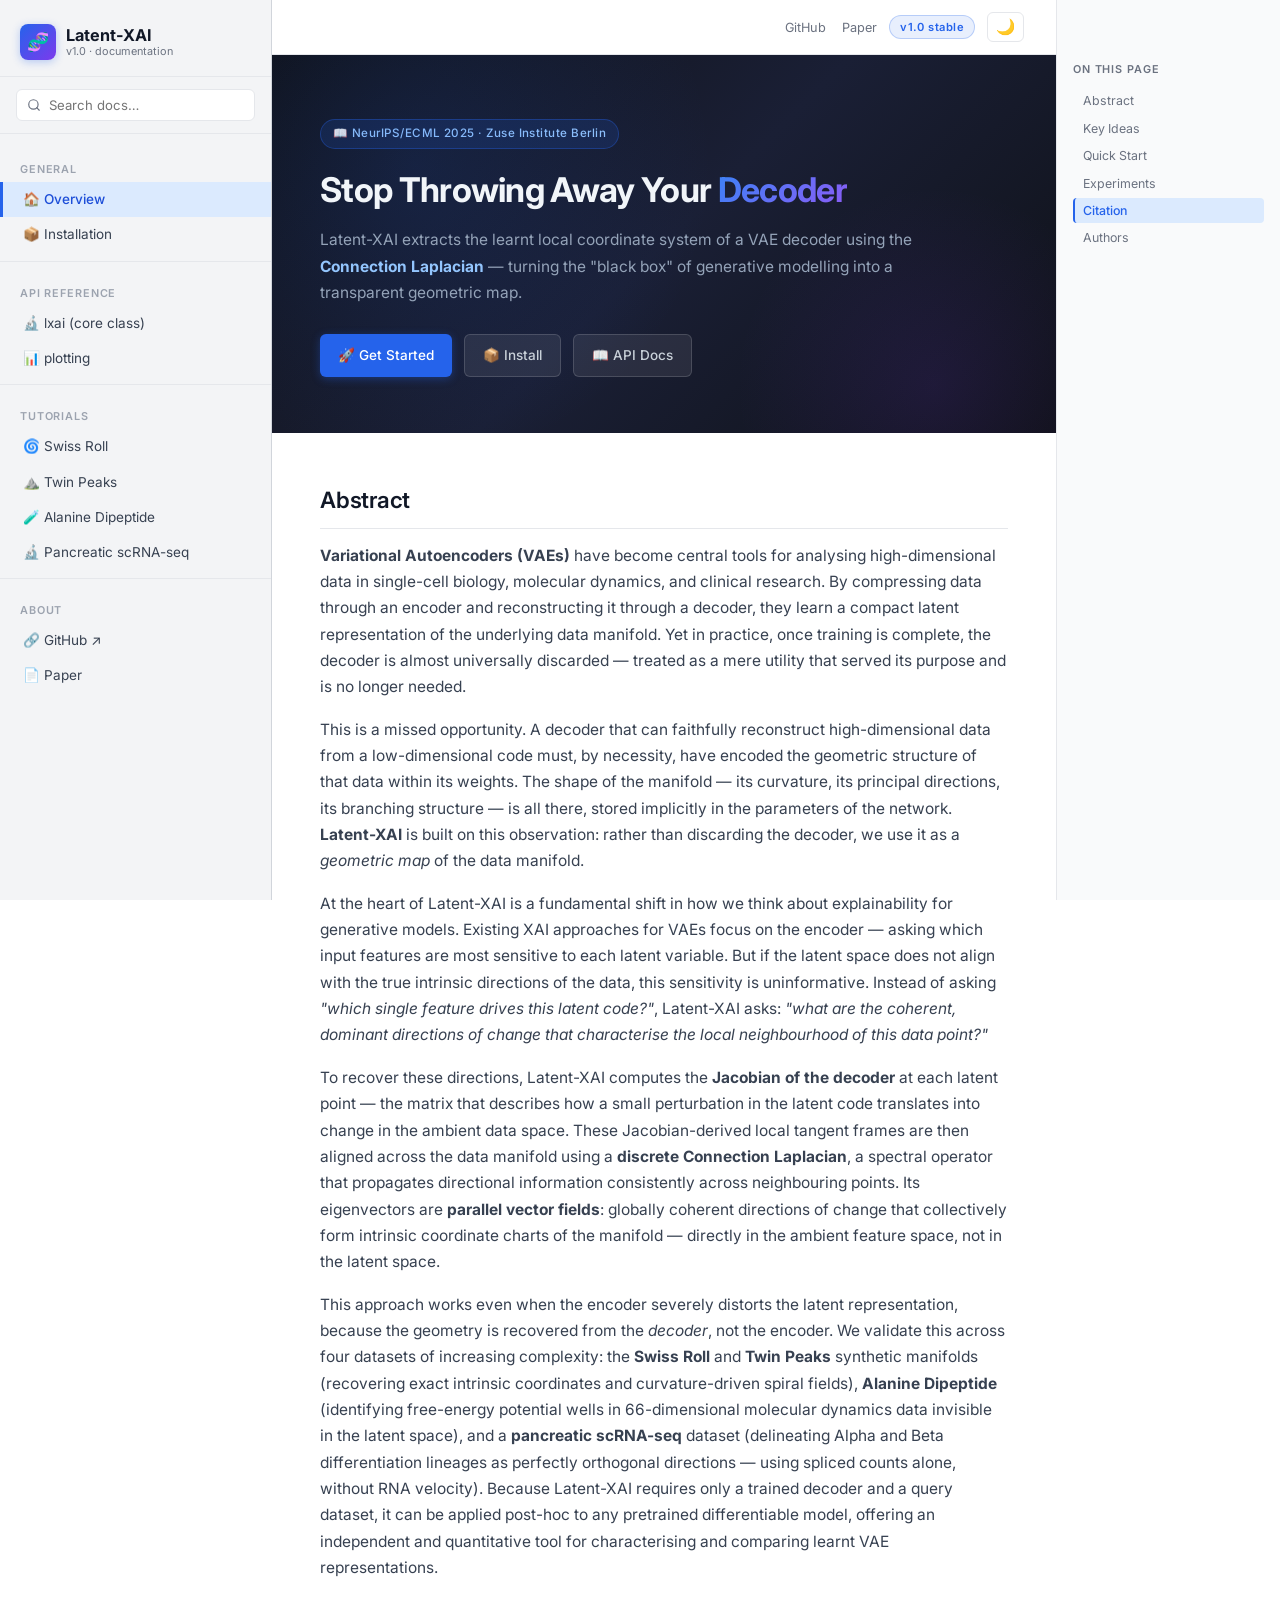
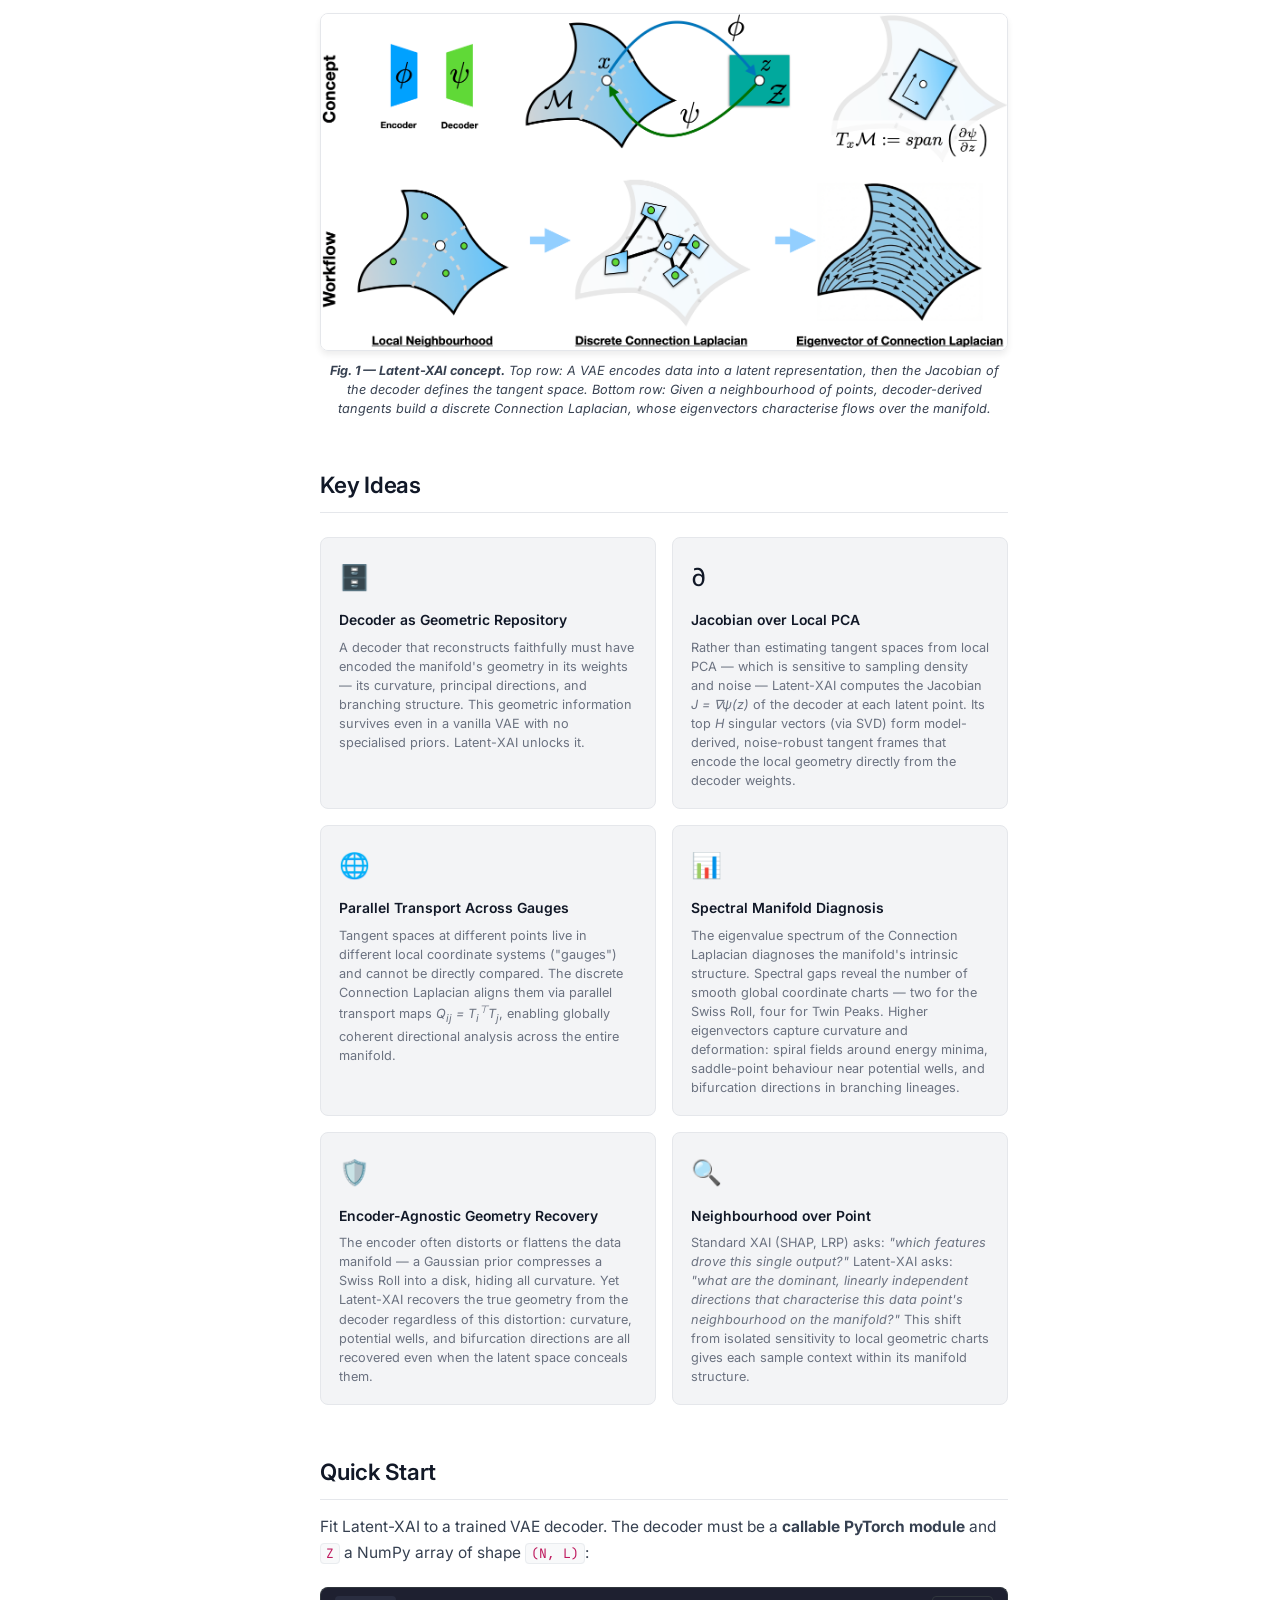
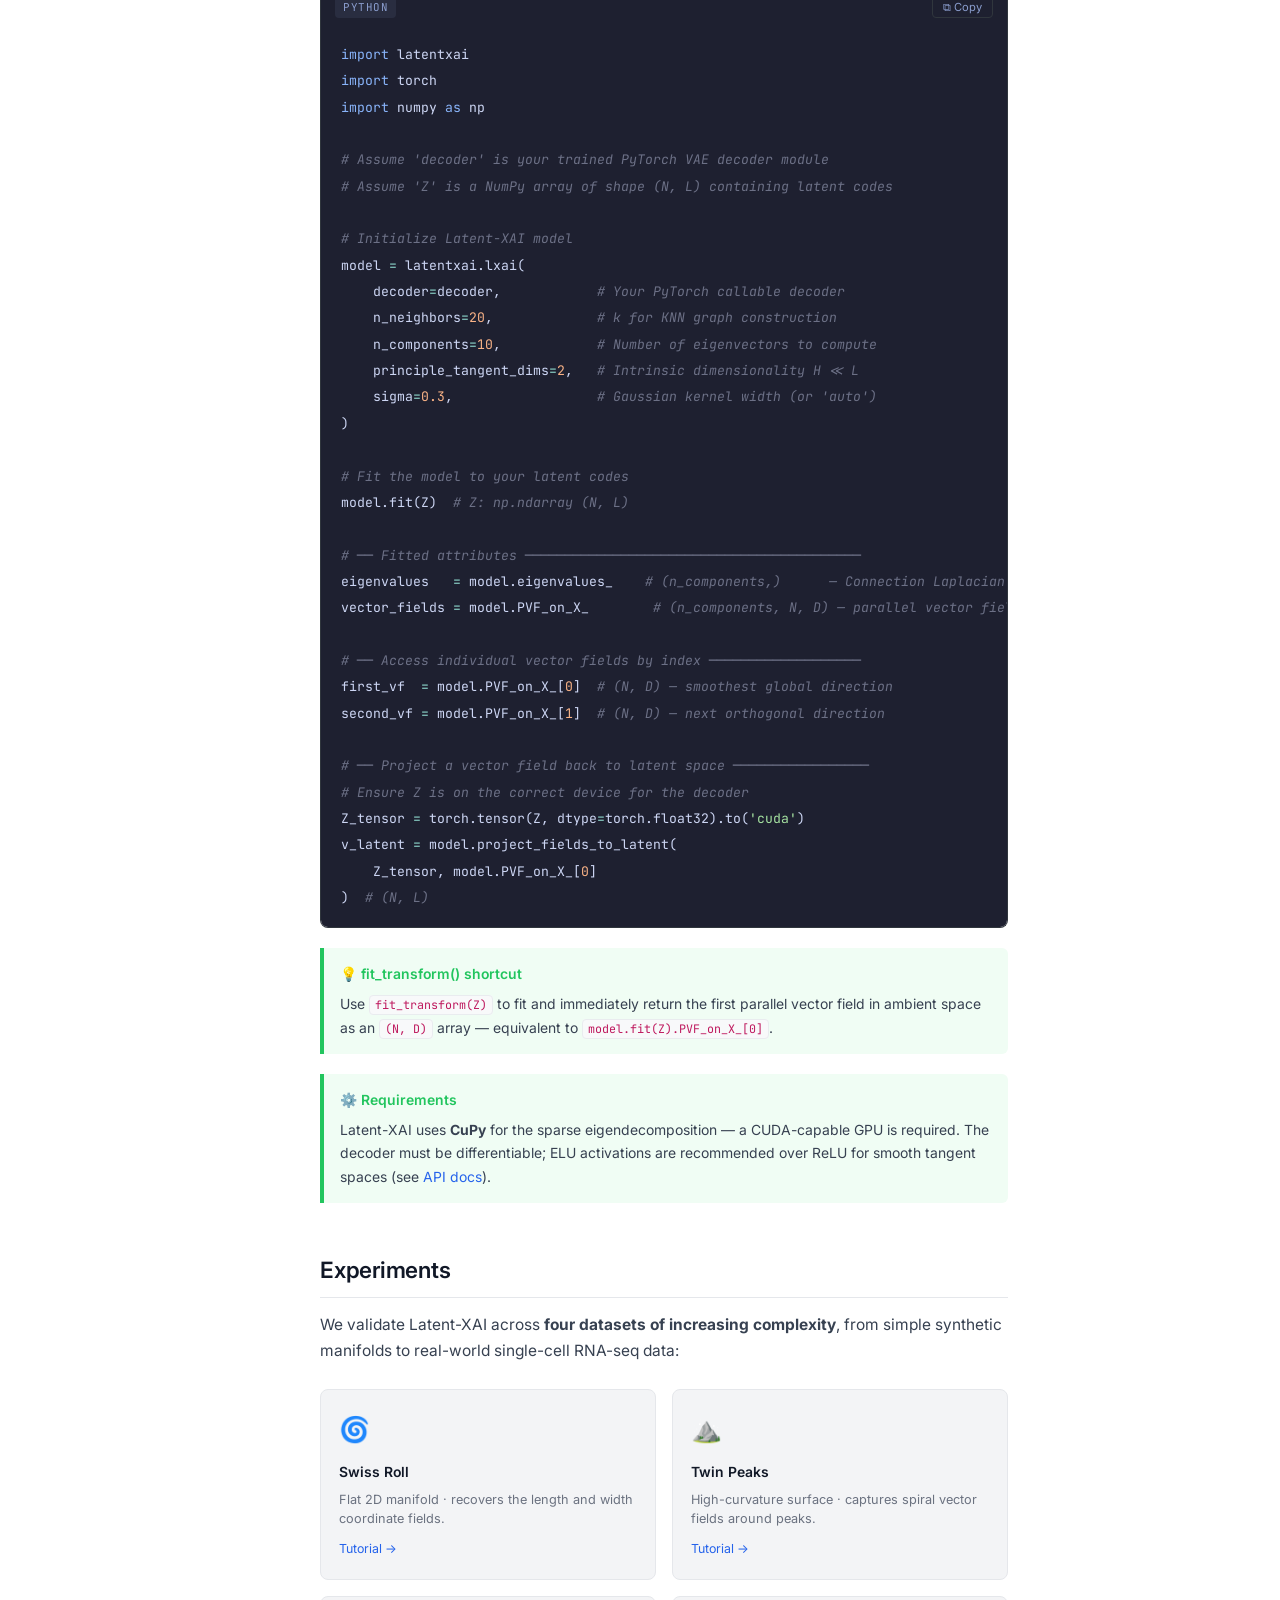
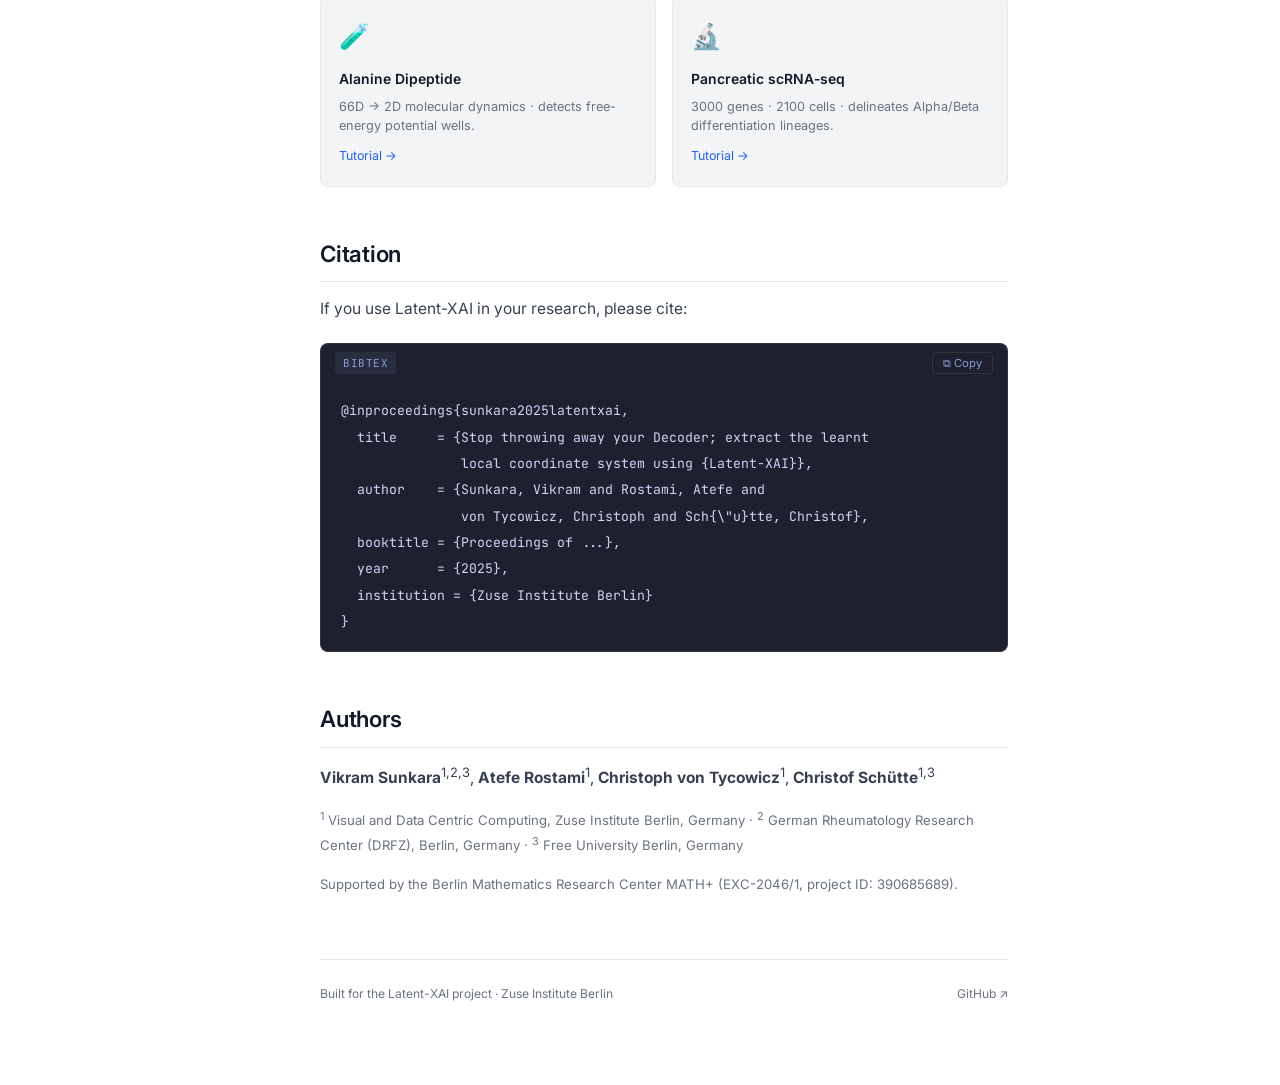
==== commit f938ed1b: "quickstart edit" ====
--- a/index.html
+++ b/index.html
@@ -168,28 +168,58 @@
 
     <!-- ── QUICK START ── -->
     <h2 id="quick-start">Quick Start</h2>
-    <p>Fit Latent-XAI to a trained VAE in three lines:</p>
+    <p>Fit Latent-XAI to a trained VAE decoder. The decoder must be a <strong>callable PyTorch module</strong> and <code>Z</code> a NumPy array of shape <code>(N, L)</code>:</p>
     <div class="code-block-wrapper">
       <div class="code-block-header">
         <span class="code-lang-badge">python</span>
         <button class="copy-btn">⧉ Copy</button>
       </div>
-      <pre><code><span class="tok-kw">from</span> latentxai <span class="tok-kw">import</span> lxai
-
-<span class="tok-cm"># Z: latent codes (N, L), decoder: your trained VAE decoder (callable)</span>
-model <span class="tok-op">=</span> lxai(decoder<span class="tok-op">=</span>decoder, n_neighbors<span class="tok-op">=</span><span class="tok-num">20</span>, sigma<span class="tok-op">=</span><span class="tok-num">0.3</span>, principle_tangent_dims<span class="tok-op">=</span><span class="tok-num">2</span>)
-model.fit(Z)
-
-<span class="tok-cm"># Access results</span>
-eigenvalues  <span class="tok-op">=</span> model.eigenvalues_       <span class="tok-cm"># (n_components,)</span>
-vector_fields<span class="tok-op">=</span> model.PVF_on_X_         <span class="tok-cm"># (n_components, N, D) — ambient space</span>
-vf_latent    <span class="tok-op">=</span> model.VF_on_Z_          <span class="tok-cm"># (N, L) — first VF in latent space</span></code></pre>
+      <pre><code><span class="tok-kw">import</span> latentxai
+<span class="tok-kw">import</span> torch
+<span class="tok-kw">import</span> numpy <span class="tok-kw">as</span> np
+
+<span class="tok-cm"># Assume 'decoder' is your trained PyTorch VAE decoder module</span>
+<span class="tok-cm"># Assume 'Z' is a NumPy array of shape (N, L) containing latent codes</span>
+
+<span class="tok-cm"># Initialize Latent-XAI model</span>
+model <span class="tok-op">=</span> latentxai.lxai(
+    decoder<span class="tok-op">=</span>decoder,            <span class="tok-cm"># Your PyTorch callable decoder</span>
+    n_neighbors<span class="tok-op">=</span><span class="tok-num">20</span>,             <span class="tok-cm"># k for KNN graph construction</span>
+    n_components<span class="tok-op">=</span><span class="tok-num">10</span>,            <span class="tok-cm"># Number of eigenvectors to compute</span>
+    principle_tangent_dims<span class="tok-op">=</span><span class="tok-num">2</span>,   <span class="tok-cm"># Intrinsic dimensionality H ≪ L</span>
+    sigma<span class="tok-op">=</span><span class="tok-num">0.3</span>,                  <span class="tok-cm"># Gaussian kernel width (or 'auto')</span>
+)
+
+<span class="tok-cm"># Fit the model to your latent codes</span>
+model.fit(Z)  <span class="tok-cm"># Z: np.ndarray (N, L)</span>
+
+<span class="tok-cm"># ── Fitted attributes ──────────────────────────────────────────</span>
+eigenvalues   <span class="tok-op">=</span> model.eigenvalues_    <span class="tok-cm"># (n_components,)      — Connection Laplacian spectrum</span>
+vector_fields <span class="tok-op">=</span> model.PVF_on_X_        <span class="tok-cm"># (n_components, N, D) — parallel vector fields in ambient space</span>
+
+<span class="tok-cm"># ── Access individual vector fields by index ───────────────────</span>
+first_vf  <span class="tok-op">=</span> model.PVF_on_X_[<span class="tok-num">0</span>]  <span class="tok-cm"># (N, D) — smoothest global direction</span>
+second_vf <span class="tok-op">=</span> model.PVF_on_X_[<span class="tok-num">1</span>]  <span class="tok-cm"># (N, D) — next orthogonal direction</span>
+
+<span class="tok-cm"># ── Project a vector field back to latent space ─────────────────</span>
+<span class="tok-cm"># Ensure Z is on the correct device for the decoder</span>
+Z_tensor <span class="tok-op">=</span> torch.tensor(Z, dtype<span class="tok-op">=</span>torch.float32).to(<span class="tok-str">'cuda'</span>)
+v_latent <span class="tok-op">=</span> model.project_fields_to_latent(
+    Z_tensor, model.PVF_on_X_[<span class="tok-num">0</span>]
+)  <span class="tok-cm"># (N, L)</span></code></pre>
     </div>
 
     <div class="admonition tip">
-      <div class="admonition-title">💡 Tip — sklearn compatibility</div>
-      <p>Latent-XAI follows scikit-learn conventions: hyperparameters in <code>__init__()</code>,
-      fitted attributes end with <code>_</code>, and <code>fit()</code> returns <code>self</code>.</p>
+      <div class="admonition-title">💡 fit_transform() shortcut</div>
+      <p>Use <code>fit_transform(Z)</code> to fit and immediately return the first parallel vector field
+      in ambient space as an <code>(N, D)</code> array — equivalent to <code>model.fit(Z).PVF_on_X_[0]</code>.</p>
+    </div>
+
+    <div class="admonition tip">
+      <div class="admonition-title">⚙️ Requirements</div>
+      <p>Latent-XAI uses <strong>CuPy</strong> for the sparse eigendecomposition — a CUDA-capable GPU is required.
+      The decoder must be differentiable; ELU activations are recommended over ReLU for smooth tangent spaces
+      (see <a href="api/lxai.html">API docs</a>).</p>
     </div>
 
     <!-- ── FOUR EXPERIMENTS ── -->
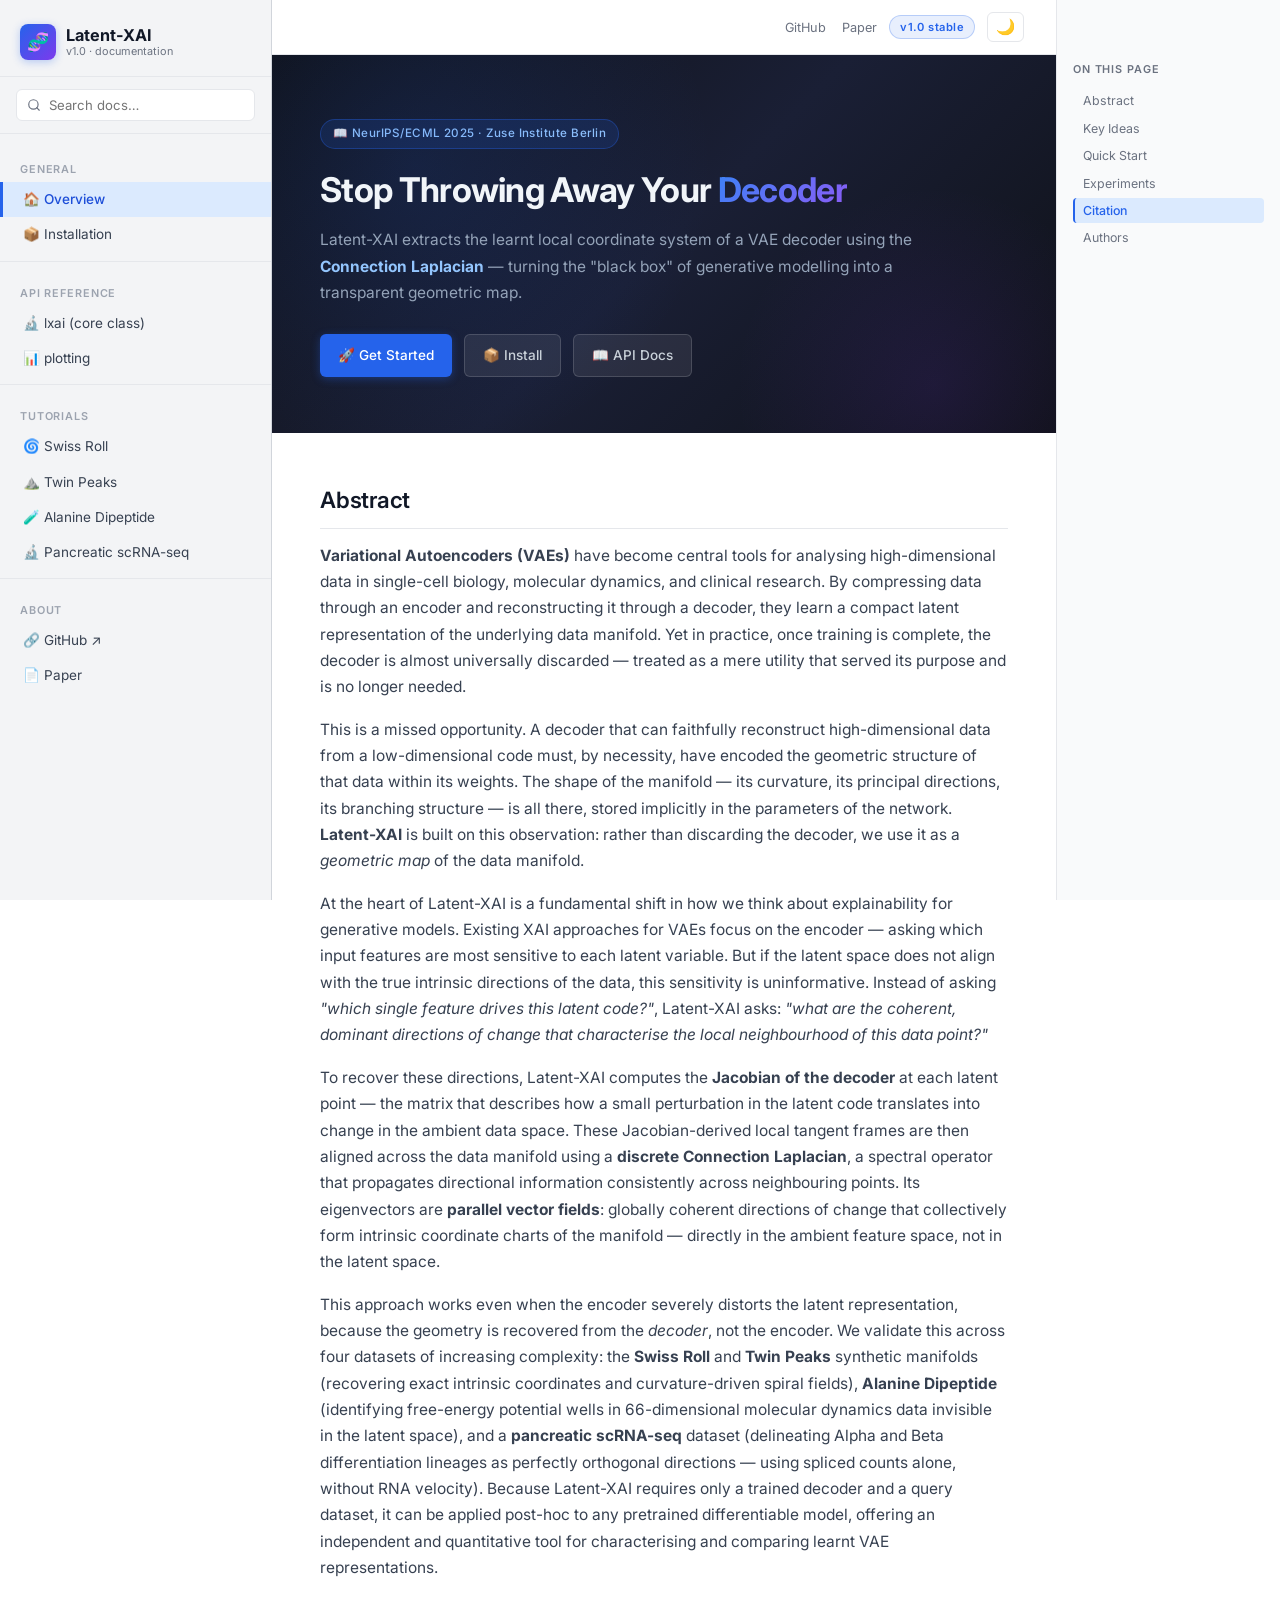
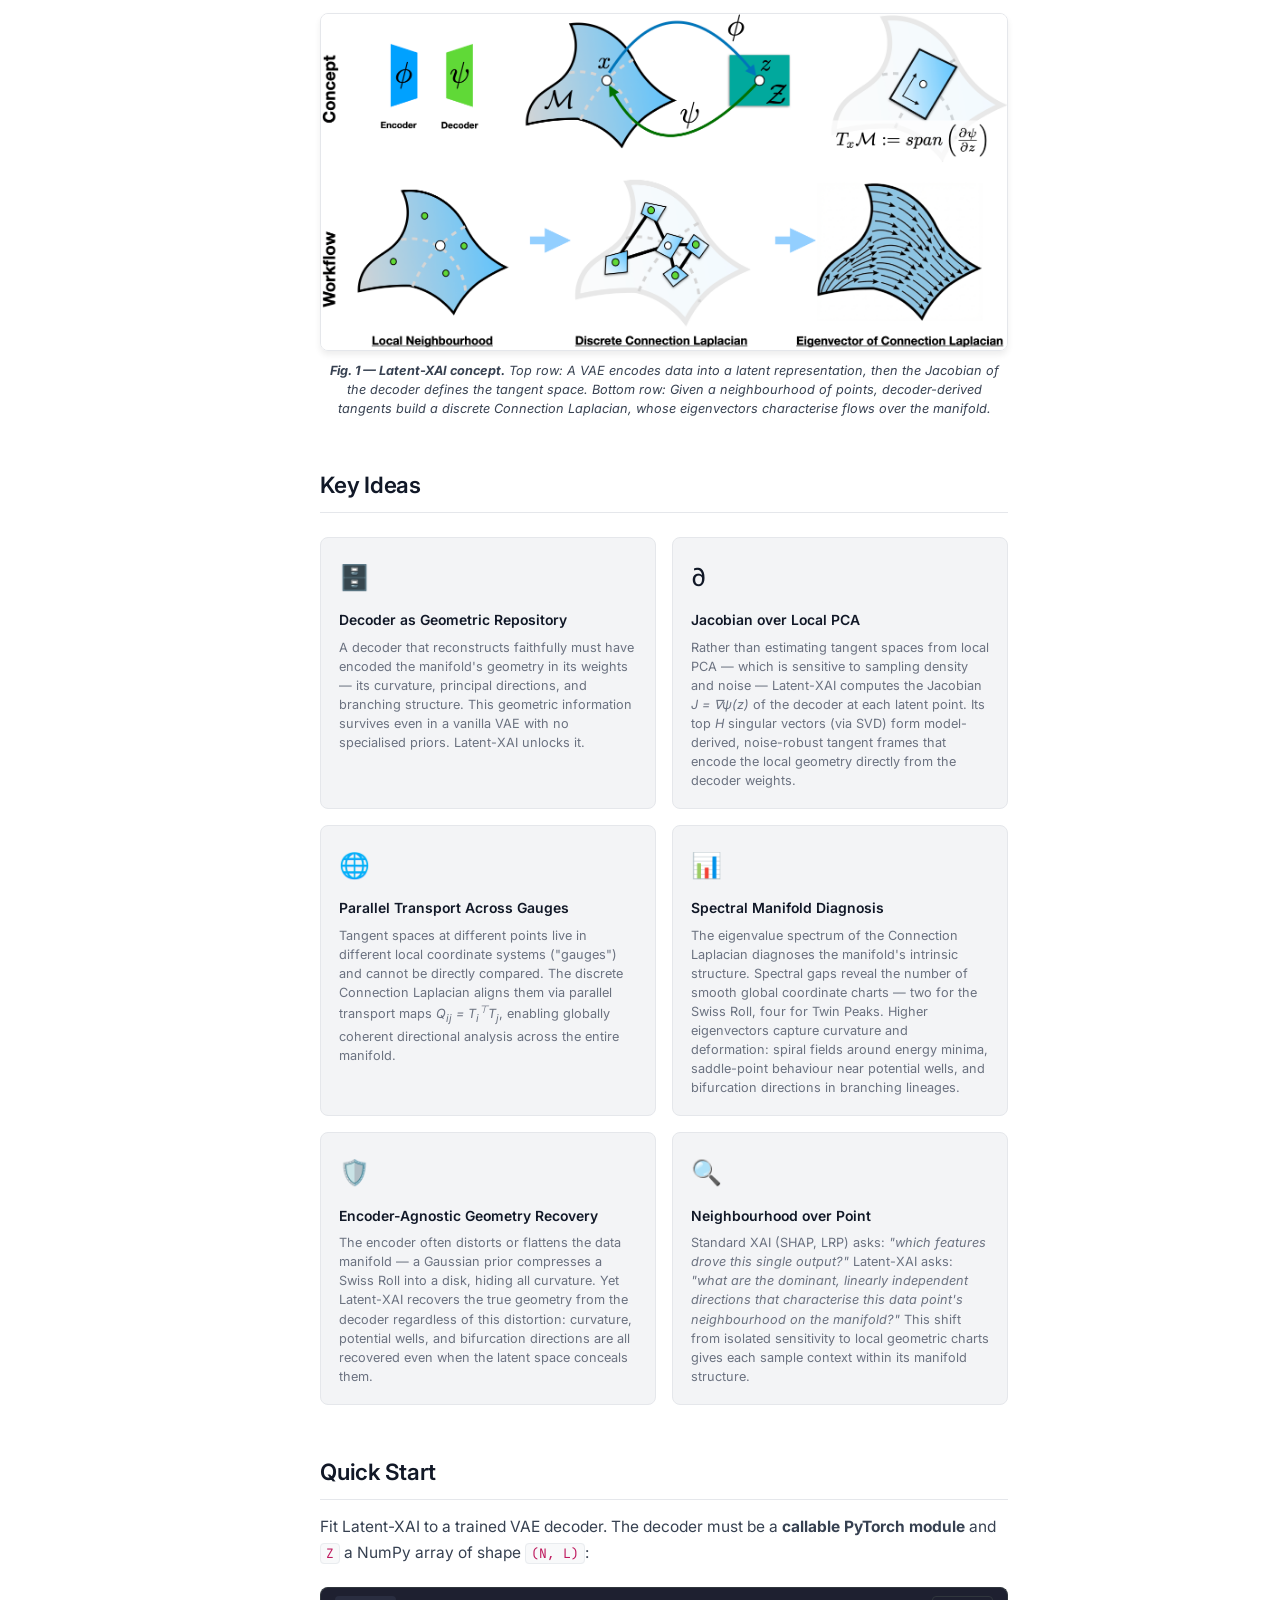
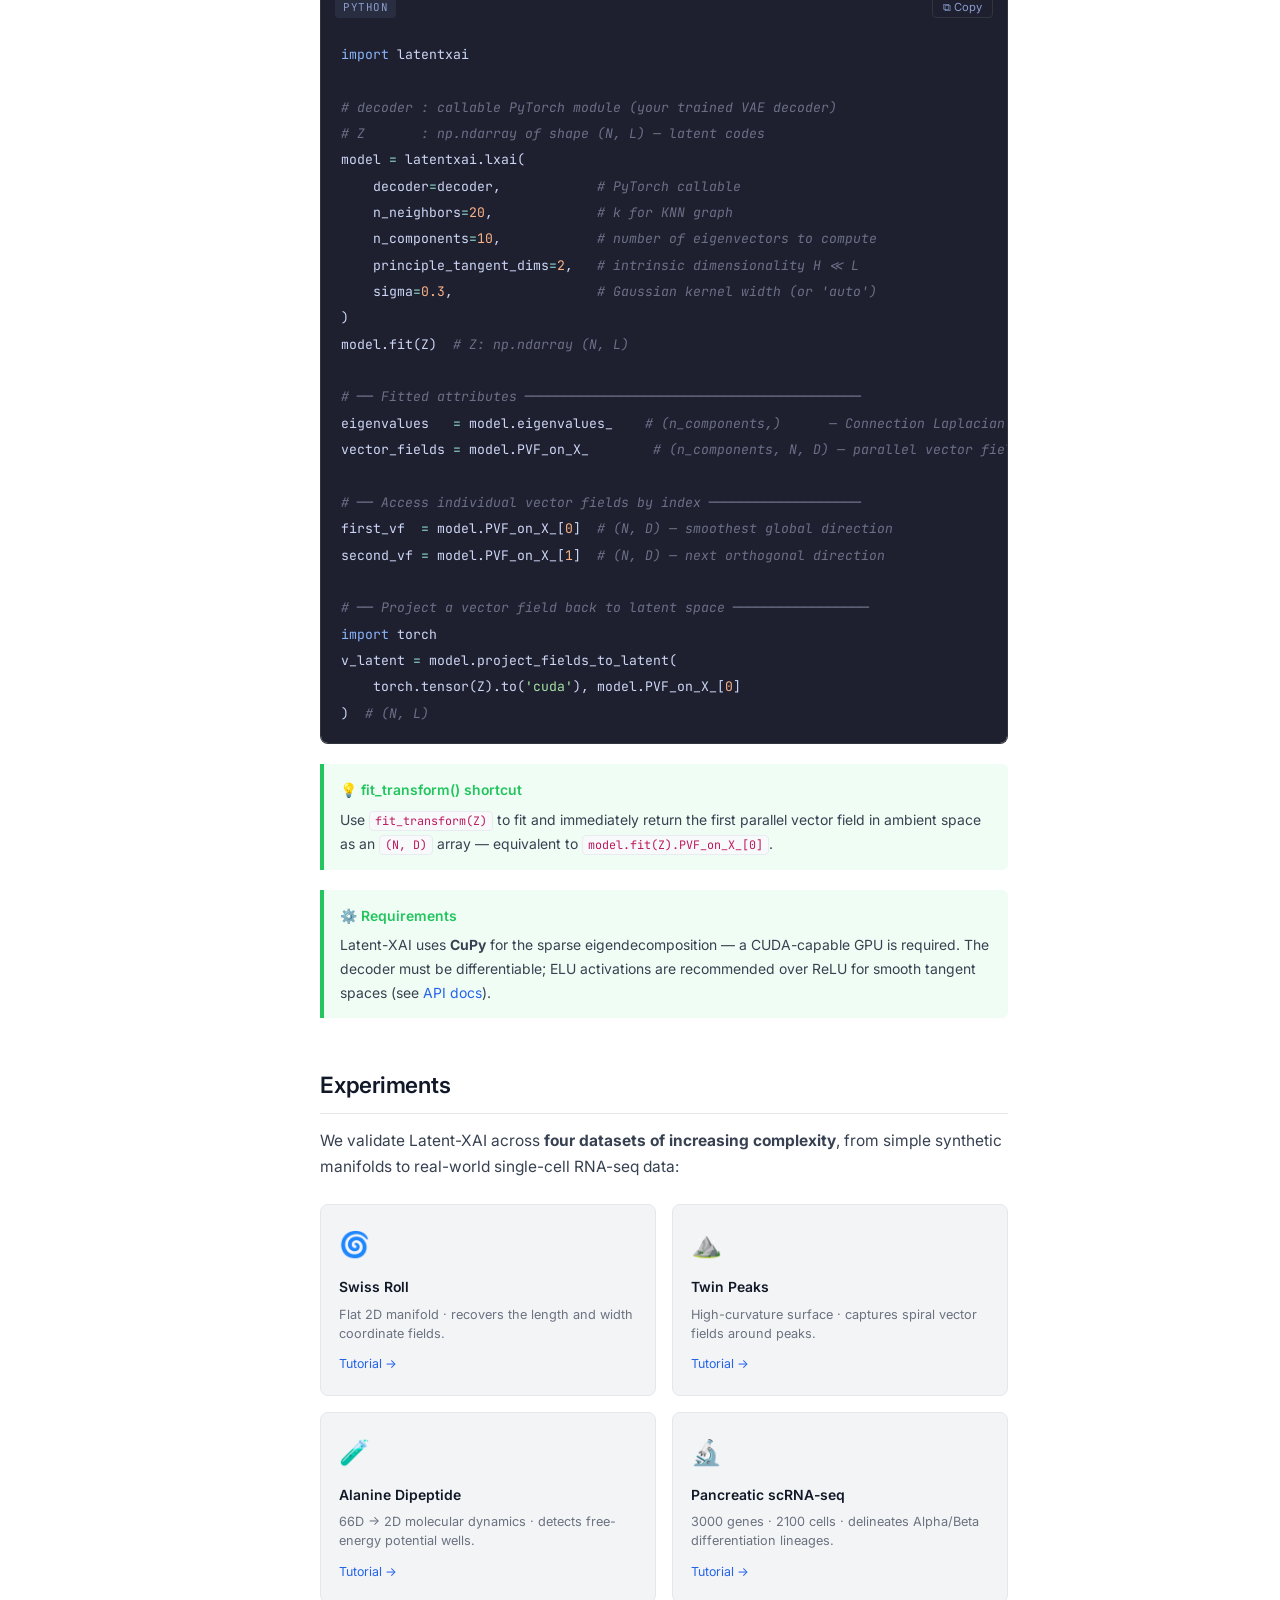
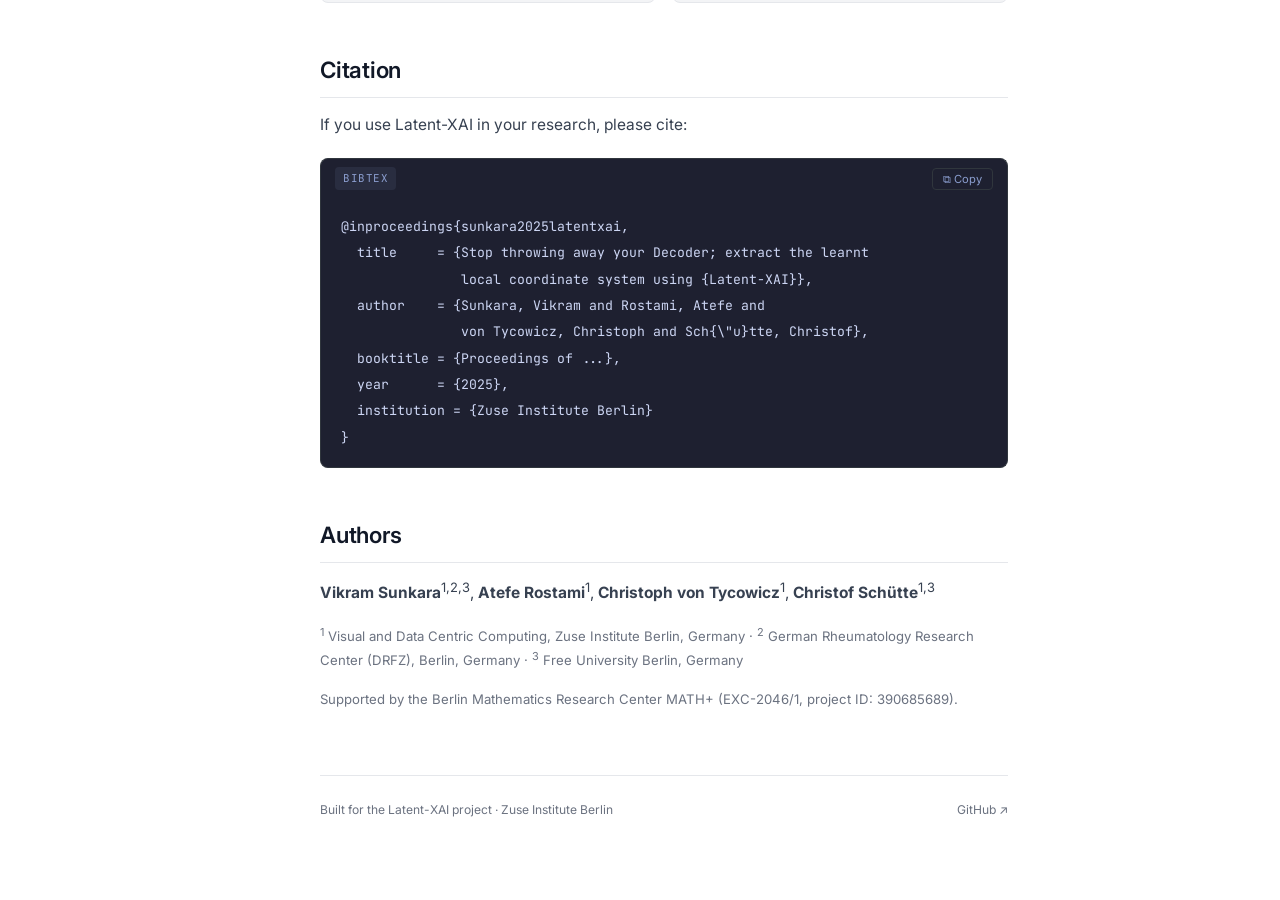
==== commit b37f1615: "style: Add blank lines and reformat the meta description tag in index.html for improved readability." ====
--- a/index.html
+++ b/index.html
@@ -1,270 +1,290 @@
 <!DOCTYPE html>
 <html lang="en" data-theme="light">
+
 <head>
   <meta charset="UTF-8" />
   <meta name="viewport" content="width=device-width, initial-scale=1.0" />
   <title>Latent-XAI — Documentation</title>
-  <meta name="description" content="Latent-XAI: A post-hoc geometric framework that uses the Jacobian of the VAE decoder to build a Connection Laplacian and extract intrinsic manifold geometry." />
+  <meta name="description"
+    content="Latent-XAI: A post-hoc geometric framework that uses the Jacobian of the VAE decoder to build a Connection Laplacian and extract intrinsic manifold geometry." />
   <link rel="stylesheet" href="css/style.css" />
 </head>
+
 <body>
 
-<button class="sidebar-toggle" id="sidebar-toggle" title="Toggle navigation">☰</button>
-<div class="sidebar-overlay" id="sidebar-overlay"></div>
-
-<!-- ═══ LEFT SIDEBAR ═══ -->
-<nav class="sidebar" role="navigation" aria-label="Main navigation">
-  <a class="sidebar-logo" href="index.html">
-    <div class="sidebar-logo-icon">🧬</div>
-    <div class="sidebar-logo-text">
-      Latent-XAI
-      <span>v1.0 · documentation</span>
+  <button class="sidebar-toggle" id="sidebar-toggle" title="Toggle navigation">☰</button>
+  <div class="sidebar-overlay" id="sidebar-overlay"></div>
+
+  <!-- ═══ LEFT SIDEBAR ═══ -->
+  <nav class="sidebar" role="navigation" aria-label="Main navigation">
+    <a class="sidebar-logo" href="index.html">
+      <div class="sidebar-logo-icon">🧬</div>
+      <div class="sidebar-logo-text">
+        Latent-XAI
+        <span>v1.0 · documentation</span>
+      </div>
+    </a>
+    <div class="sidebar-search">
+      <input type="search" placeholder="Search docs…" aria-label="Search documentation" />
     </div>
-  </a>
-  <div class="sidebar-search">
-    <input type="search" placeholder="Search docs…" aria-label="Search documentation" />
-  </div>
-  <div class="sidebar-nav">
-    <div class="sidebar-section-title">General</div>
-    <a href="index.html" class="active">🏠 Overview</a>
-    <a href="installation.html">📦 Installation</a>
-    <div class="sidebar-divider"></div>
-    <div class="sidebar-section-title">API Reference</div>
-    <a href="api/lxai.html">🔬 lxai (core class)</a>
-    <a href="api/plotting.html">📊 plotting</a>
-    <div class="sidebar-divider"></div>
-    <div class="sidebar-section-title">Tutorials</div>
-    <a href="tutorials/swiss_roll.html">🌀 Swiss Roll</a>
-    <a href="tutorials/twin_peaks.html">⛰️ Twin Peaks</a>
-    <a href="tutorials/alanine_dipeptide.html">🧪 Alanine Dipeptide</a>
-    <a href="tutorials/pancreas.html">🔬 Pancreatic scRNA-seq</a>
-    <div class="sidebar-divider"></div>
-    <div class="sidebar-section-title">About</div>
-    <a href="https://github.com" target="_blank" rel="noopener">🔗 GitHub ↗</a>
-    <a href="#" id="paper-link">📄 Paper</a>
-  </div>
-</nav>
-
-<!-- ═══ MAIN ═══ -->
-<div class="main-wrapper">
-  <div class="content-header">
-    <div class="header-links">
-      <a href="https://github.com" target="_blank" rel="noopener">GitHub</a>
-      <a href="https://arxiv.org" target="_blank" rel="noopener">Paper</a>
+    <div class="sidebar-nav">
+      <div class="sidebar-section-title">General</div>
+      <a href="index.html" class="active">🏠 Overview</a>
+      <a href="installation.html">📦 Installation</a>
+      <div class="sidebar-divider"></div>
+      <div class="sidebar-section-title">API Reference</div>
+      <a href="api/lxai.html">🔬 lxai (core class)</a>
+      <a href="api/plotting.html">📊 plotting</a>
+      <div class="sidebar-divider"></div>
+      <div class="sidebar-section-title">Tutorials</div>
+      <a href="tutorials/swiss_roll.html">🌀 Swiss Roll</a>
+      <a href="tutorials/twin_peaks.html">⛰️ Twin Peaks</a>
+      <a href="tutorials/alanine_dipeptide.html">🧪 Alanine Dipeptide</a>
+      <a href="tutorials/pancreas.html">🔬 Pancreatic scRNA-seq</a>
+      <div class="sidebar-divider"></div>
+      <div class="sidebar-section-title">About</div>
+      <a href="https://github.com" target="_blank" rel="noopener">🔗 GitHub ↗</a>
+      <a href="#" id="paper-link">📄 Paper</a>
     </div>
-    <span class="version-badge">v1.0 stable</span>
-    <button class="theme-toggle" id="theme-toggle" title="Toggle dark mode">🌙</button>
-  </div>
-
-  <div class="content">
-
-    <!-- ── HERO ── -->
-    <div class="hero">
-      <div class="hero-badge">📖 NeurIPS/ECML 2025 · Zuse Institute Berlin</div>
-      <h1>Stop Throwing Away Your <mark>Decoder</mark></h1>
-      <p class="hero-subtitle">
-        Latent-XAI extracts the learnt local coordinate system of a VAE decoder using the
-        <strong style="color:#93c5fd">Connection Laplacian</strong> — turning the "black box"
-        of generative modelling into a transparent geometric map.
-      </p>
-      <div class="hero-buttons">
-        <a class="btn btn-primary" href="tutorials/swiss_roll.html">🚀 Get Started</a>
-        <a class="btn btn-secondary" href="installation.html">📦 Install</a>
-        <a class="btn btn-secondary" href="api/lxai.html">📖 API Docs</a>
-      </div>
+  </nav>
+
+  <!-- ═══ MAIN ═══ -->
+  <div class="main-wrapper">
+    <div class="content-header">
+      <div class="header-links">
+        <a href="https://github.com" target="_blank" rel="noopener">GitHub</a>
+        <a href="https://arxiv.org" target="_blank" rel="noopener">Paper</a>
+      </div>
+      <span class="version-badge">v1.0 stable</span>
+      <button class="theme-toggle" id="theme-toggle" title="Toggle dark mode">🌙</button>
     </div>
 
-    <!-- ── ABSTRACT ── -->
-    <h2 id="abstract">Abstract</h2>
-    <p>
-      <strong>Variational Autoencoders (VAEs)</strong> have become central tools for analysing high-dimensional data
-      in single-cell biology, molecular dynamics, and clinical research. By compressing data through an encoder and
-      reconstructing it through a decoder, they learn a compact latent representation of the underlying data manifold.
-      Yet in practice, once training is complete, the decoder is almost universally discarded — treated as a mere
-      utility that served its purpose and is no longer needed.
-    </p>
-    <p>
-      This is a missed opportunity. A decoder that can faithfully reconstruct high-dimensional data from a
-      low-dimensional code must, by necessity, have encoded the geometric structure of that data within its weights.
-      The shape of the manifold — its curvature, its principal directions, its branching structure — is all there,
-      stored implicitly in the parameters of the network. <strong>Latent-XAI</strong> is built on this observation:
-      rather than discarding the decoder, we use it as a <em>geometric map</em> of the data manifold.
-    </p>
-    <p>
-      At the heart of Latent-XAI is a fundamental shift in how we think about explainability for generative models.
-      Existing XAI approaches for VAEs focus on the encoder — asking which input features are most sensitive to
-      each latent variable. But if the latent space does not align with the true intrinsic directions of the data,
-      this sensitivity is uninformative. Instead of asking <em>"which single feature drives this latent code?"</em>,
-      Latent-XAI asks: <em>"what are the coherent, dominant directions of change that characterise the local
-      neighbourhood of this data point?"</em>
-    </p>
-    <p>
-      To recover these directions, Latent-XAI computes the <strong>Jacobian of the decoder</strong> at each
-      latent point — the matrix that describes how a small perturbation in the latent code translates into change
-      in the ambient data space. These Jacobian-derived local tangent frames are then aligned across the data
-      manifold using a <strong>discrete Connection Laplacian</strong>, a spectral operator that propagates
-      directional information consistently across neighbouring points. Its eigenvectors are
-      <strong>parallel vector fields</strong>: globally coherent directions of change that collectively form
-      intrinsic coordinate charts of the manifold — directly in the ambient feature space, not in the latent space.
-    </p>
-    <p>
-      This approach works even when the encoder severely distorts the latent representation, because the geometry
-      is recovered from the <em>decoder</em>, not the encoder. We validate this across four datasets of increasing
-      complexity: the <strong>Swiss Roll</strong> and <strong>Twin Peaks</strong> synthetic manifolds (recovering
-      exact intrinsic coordinates and curvature-driven spiral fields), <strong>Alanine Dipeptide</strong>
-      (identifying free-energy potential wells in 66-dimensional molecular dynamics data invisible in the latent
-      space), and a <strong>pancreatic scRNA-seq</strong> dataset (delineating Alpha and Beta differentiation
-      lineages as perfectly orthogonal directions — using spliced counts alone, without RNA velocity). Because
-      Latent-XAI requires only a trained decoder and a query dataset, it can be applied post-hoc to any pretrained
-      differentiable model, offering an independent and quantitative tool for characterising and comparing
-      learnt VAE representations.
-    </p>
-
-    <!-- ── CONCEPT FIGURE ── -->
-    <div class="figure-block">
-      <img src="assets/figures/concept_fig.png" alt="Latent-XAI concept diagram showing the VAE pipeline, Jacobian tangent space, and Connection Laplacian vector fields" />
-      <p class="figure-caption">
-        <strong>Fig. 1 — Latent-XAI concept.</strong>
-        <em>Top row:</em> A VAE encodes data into a latent representation, then the Jacobian of the decoder defines the tangent space.
-        <em>Bottom row:</em> Given a neighbourhood of points, decoder-derived tangents build a discrete Connection Laplacian,
-        whose eigenvectors characterise flows over the manifold.
-      </p>
-    </div>
-
-    <!-- ── KEY IDEAS ── -->
-    <h2 id="key-ideas">Key Ideas</h2>
-    <div class="cards-grid">
-      <div class="card">
-        <span class="card-icon">🗄️</span>
-        <h3>Decoder as Geometric Repository</h3>
-        <p>A decoder that reconstructs faithfully must have encoded the manifold's geometry in its weights — its curvature, principal directions, and branching structure. This geometric information survives even in a vanilla VAE with no specialised priors. Latent-XAI unlocks it.</p>
-      </div>
-      <div class="card">
-        <span class="card-icon">∂</span>
-        <h3>Jacobian over Local PCA</h3>
-        <p>Rather than estimating tangent spaces from local PCA — which is sensitive to sampling density and noise — Latent-XAI computes the Jacobian <em>J = ∇ψ(z)</em> of the decoder at each latent point. Its top <em>H</em> singular vectors (via SVD) form model-derived, noise-robust tangent frames that encode the local geometry directly from the decoder weights.</p>
-      </div>
-      <div class="card">
-        <span class="card-icon">🌐</span>
-        <h3>Parallel Transport Across Gauges</h3>
-        <p>Tangent spaces at different points live in different local coordinate systems ("gauges") and cannot be directly compared. The discrete Connection Laplacian aligns them via parallel transport maps <em>Q<sub>ij</sub> = T<sub>i</sub><sup>⊤</sup>T<sub>j</sub></em>, enabling globally coherent directional analysis across the entire manifold.</p>
-      </div>
-      <div class="card">
-        <span class="card-icon">📊</span>
-        <h3>Spectral Manifold Diagnosis</h3>
-        <p>The eigenvalue spectrum of the Connection Laplacian diagnoses the manifold's intrinsic structure. Spectral gaps reveal the number of smooth global coordinate charts — two for the Swiss Roll, four for Twin Peaks. Higher eigenvectors capture curvature and deformation: spiral fields around energy minima, saddle-point behaviour near potential wells, and bifurcation directions in branching lineages.</p>
-      </div>
-      <div class="card">
-        <span class="card-icon">🛡️</span>
-        <h3>Encoder-Agnostic Geometry Recovery</h3>
-        <p>The encoder often distorts or flattens the data manifold — a Gaussian prior compresses a Swiss Roll into a disk, hiding all curvature. Yet Latent-XAI recovers the true geometry from the decoder regardless of this distortion: curvature, potential wells, and bifurcation directions are all recovered even when the latent space conceals them.</p>
-      </div>
-      <div class="card">
-        <span class="card-icon">🔍</span>
-        <h3>Neighbourhood over Point</h3>
-        <p>Standard XAI (SHAP, LRP) asks: <em>"which features drove this single output?"</em> Latent-XAI asks: <em>"what are the dominant, linearly independent directions that characterise this data point's neighbourhood on the manifold?"</em> This shift from isolated sensitivity to local geometric charts gives each sample context within its manifold structure.</p>
-      </div>
-    </div>
-
-    <!-- ── QUICK START ── -->
-    <h2 id="quick-start">Quick Start</h2>
-    <p>Fit Latent-XAI to a trained VAE decoder. The decoder must be a <strong>callable PyTorch module</strong> and <code>Z</code> a NumPy array of shape <code>(N, L)</code>:</p>
-    <div class="code-block-wrapper">
-      <div class="code-block-header">
-        <span class="code-lang-badge">python</span>
-        <button class="copy-btn">⧉ Copy</button>
-      </div>
-      <pre><code><span class="tok-kw">import</span> latentxai
-<span class="tok-kw">import</span> torch
-<span class="tok-kw">import</span> numpy <span class="tok-kw">as</span> np
-
-<span class="tok-cm"># Assume 'decoder' is your trained PyTorch VAE decoder module</span>
-<span class="tok-cm"># Assume 'Z' is a NumPy array of shape (N, L) containing latent codes</span>
-
-<span class="tok-cm"># Initialize Latent-XAI model</span>
+    <div class="content">
+
+      <!-- ── HERO ── -->
+      <div class="hero">
+        <div class="hero-badge">📖 NeurIPS/ECML 2025 · Zuse Institute Berlin</div>
+        <h1>Stop Throwing Away Your <mark>Decoder</mark></h1>
+        <p class="hero-subtitle">
+          Latent-XAI extracts the learnt local coordinate system of a VAE decoder using the
+          <strong style="color:#93c5fd">Connection Laplacian</strong> — turning the "black box"
+          of generative modelling into a transparent geometric map.
+        </p>
+        <div class="hero-buttons">
+          <a class="btn btn-primary" href="tutorials/swiss_roll.html">🚀 Get Started</a>
+          <a class="btn btn-secondary" href="installation.html">📦 Install</a>
+          <a class="btn btn-secondary" href="api/lxai.html">📖 API Docs</a>
+        </div>
+      </div>
+
+      <!-- ── ABSTRACT ── -->
+      <h2 id="abstract">Abstract</h2>
+      <p>
+        <strong>Variational Autoencoders (VAEs)</strong> have become central tools for analysing high-dimensional data
+        in single-cell biology, molecular dynamics, and clinical research. By compressing data through an encoder and
+        reconstructing it through a decoder, they learn a compact latent representation of the underlying data manifold.
+        Yet in practice, once training is complete, the decoder is almost universally discarded — treated as a mere
+        utility that served its purpose and is no longer needed.
+      </p>
+      <p>
+        This is a missed opportunity. A decoder that can faithfully reconstruct high-dimensional data from a
+        low-dimensional code must, by necessity, have encoded the geometric structure of that data within its weights.
+        The shape of the manifold — its curvature, its principal directions, its branching structure — is all there,
+        stored implicitly in the parameters of the network. <strong>Latent-XAI</strong> is built on this observation:
+        rather than discarding the decoder, we use it as a <em>geometric map</em> of the data manifold.
+      </p>
+      <p>
+        At the heart of Latent-XAI is a fundamental shift in how we think about explainability for generative models.
+        Existing XAI approaches for VAEs focus on the encoder — asking which input features are most sensitive to
+        each latent variable. But if the latent space does not align with the true intrinsic directions of the data,
+        this sensitivity is uninformative. Instead of asking <em>"which single feature drives this latent code?"</em>,
+        Latent-XAI asks: <em>"what are the coherent, dominant directions of change that characterise the local
+          neighbourhood of this data point?"</em>
+      </p>
+      <p>
+        To recover these directions, Latent-XAI computes the <strong>Jacobian of the decoder</strong> at each
+        latent point — the matrix that describes how a small perturbation in the latent code translates into change
+        in the ambient data space. These Jacobian-derived local tangent frames are then aligned across the data
+        manifold using a <strong>discrete Connection Laplacian</strong>, a spectral operator that propagates
+        directional information consistently across neighbouring points. Its eigenvectors are
+        <strong>parallel vector fields</strong>: globally coherent directions of change that collectively form
+        intrinsic coordinate charts of the manifold — directly in the ambient feature space, not in the latent space.
+      </p>
+      <p>
+        This approach works even when the encoder severely distorts the latent representation, because the geometry
+        is recovered from the <em>decoder</em>, not the encoder. We validate this across four datasets of increasing
+        complexity: the <strong>Swiss Roll</strong> and <strong>Twin Peaks</strong> synthetic manifolds (recovering
+        exact intrinsic coordinates and curvature-driven spiral fields), <strong>Alanine Dipeptide</strong>
+        (identifying free-energy potential wells in 66-dimensional molecular dynamics data invisible in the latent
+        space), and a <strong>pancreatic scRNA-seq</strong> dataset (delineating Alpha and Beta differentiation
+        lineages as perfectly orthogonal directions — using spliced counts alone, without RNA velocity). Because
+        Latent-XAI requires only a trained decoder and a query dataset, it can be applied post-hoc to any pretrained
+        differentiable model, offering an independent and quantitative tool for characterising and comparing
+        learnt VAE representations.
+      </p>
+
+      <!-- ── CONCEPT FIGURE ── -->
+      <div class="figure-block">
+        <img src="assets/figures/concept_fig.png"
+          alt="Latent-XAI concept diagram showing the VAE pipeline, Jacobian tangent space, and Connection Laplacian vector fields" />
+        <p class="figure-caption">
+          <strong>Fig. 1 — Latent-XAI concept.</strong>
+          <em>Top row:</em> A VAE encodes data into a latent representation, then the Jacobian of the decoder defines
+          the tangent space.
+          <em>Bottom row:</em> Given a neighbourhood of points, decoder-derived tangents build a discrete Connection
+          Laplacian,
+          whose eigenvectors characterise flows over the manifold.
+        </p>
+      </div>
+
+      <!-- ── KEY IDEAS ── -->
+      <h2 id="key-ideas">Key Ideas</h2>
+      <div class="cards-grid">
+        <div class="card">
+          <span class="card-icon">🗄️</span>
+          <h3>Decoder as Geometric Repository</h3>
+          <p>A decoder that reconstructs faithfully must have encoded the manifold's geometry in its weights — its
+            curvature, principal directions, and branching structure. This geometric information survives even in a
+            vanilla VAE with no specialised priors. Latent-XAI unlocks it.</p>
+        </div>
+        <div class="card">
+          <span class="card-icon">∂</span>
+          <h3>Jacobian over Local PCA</h3>
+          <p>Rather than estimating tangent spaces from local PCA — which is sensitive to sampling density and noise —
+            Latent-XAI computes the Jacobian <em>J = ∇ψ(z)</em> of the decoder at each latent point. Its top <em>H</em>
+            singular vectors (via SVD) form model-derived, noise-robust tangent frames that encode the local geometry
+            directly from the decoder weights.</p>
+        </div>
+        <div class="card">
+          <span class="card-icon">🌐</span>
+          <h3>Parallel Transport Across Gauges</h3>
+          <p>Tangent spaces at different points live in different local coordinate systems ("gauges") and cannot be
+            directly compared. The discrete Connection Laplacian aligns them via parallel transport maps
+            <em>Q<sub>ij</sub> = T<sub>i</sub><sup>⊤</sup>T<sub>j</sub></em>, enabling globally coherent directional
+            analysis across the entire manifold.</p>
+        </div>
+        <div class="card">
+          <span class="card-icon">📊</span>
+          <h3>Spectral Manifold Diagnosis</h3>
+          <p>The eigenvalue spectrum of the Connection Laplacian diagnoses the manifold's intrinsic structure. Spectral
+            gaps reveal the number of smooth global coordinate charts — two for the Swiss Roll, four for Twin Peaks.
+            Higher eigenvectors capture curvature and deformation: spiral fields around energy minima, saddle-point
+            behaviour near potential wells, and bifurcation directions in branching lineages.</p>
+        </div>
+        <div class="card">
+          <span class="card-icon">🛡️</span>
+          <h3>Encoder-Agnostic Geometry Recovery</h3>
+          <p>The encoder often distorts or flattens the data manifold — a Gaussian prior compresses a Swiss Roll into a
+            disk, hiding all curvature. Yet Latent-XAI recovers the true geometry from the decoder regardless of this
+            distortion: curvature, potential wells, and bifurcation directions are all recovered even when the latent
+            space conceals them.</p>
+        </div>
+        <div class="card">
+          <span class="card-icon">🔍</span>
+          <h3>Neighbourhood over Point</h3>
+          <p>Standard XAI (SHAP, LRP) asks: <em>"which features drove this single output?"</em> Latent-XAI asks:
+            <em>"what are the dominant, linearly independent directions that characterise this data point's
+              neighbourhood on the manifold?"</em> This shift from isolated sensitivity to local geometric charts gives
+            each sample context within its manifold structure.</p>
+        </div>
+      </div>
+
+      <!-- ── QUICK START ── -->
+      <h2 id="quick-start">Quick Start</h2>
+      <p>Fit Latent-XAI to a trained VAE decoder. The decoder must be a <strong>callable PyTorch module</strong> and
+        <code>Z</code> a NumPy array of shape <code>(N, L)</code>:</p>
+      <div class="code-block-wrapper">
+        <div class="code-block-header">
+          <span class="code-lang-badge">python</span>
+          <button class="copy-btn">⧉ Copy</button>
+        </div>
+        <pre><code><span class="tok-kw">import</span> latentxai
+
+<span class="tok-cm"># decoder : callable PyTorch module (your trained VAE decoder)</span>
+<span class="tok-cm"># Z       : np.ndarray of shape (N, L) — latent codes</span>
 model <span class="tok-op">=</span> latentxai.lxai(
-    decoder<span class="tok-op">=</span>decoder,            <span class="tok-cm"># Your PyTorch callable decoder</span>
-    n_neighbors<span class="tok-op">=</span><span class="tok-num">20</span>,             <span class="tok-cm"># k for KNN graph construction</span>
-    n_components<span class="tok-op">=</span><span class="tok-num">10</span>,            <span class="tok-cm"># Number of eigenvectors to compute</span>
-    principle_tangent_dims<span class="tok-op">=</span><span class="tok-num">2</span>,   <span class="tok-cm"># Intrinsic dimensionality H ≪ L</span>
+    decoder<span class="tok-op">=</span>decoder,            <span class="tok-cm"># PyTorch callable</span>
+    n_neighbors<span class="tok-op">=</span><span class="tok-num">20</span>,             <span class="tok-cm"># k for KNN graph</span>
+    n_components<span class="tok-op">=</span><span class="tok-num">10</span>,            <span class="tok-cm"># number of eigenvectors to compute</span>
+    principle_tangent_dims<span class="tok-op">=</span><span class="tok-num">2</span>,   <span class="tok-cm"># intrinsic dimensionality H ≪ L</span>
     sigma<span class="tok-op">=</span><span class="tok-num">0.3</span>,                  <span class="tok-cm"># Gaussian kernel width (or 'auto')</span>
 )
-
-<span class="tok-cm"># Fit the model to your latent codes</span>
 model.fit(Z)  <span class="tok-cm"># Z: np.ndarray (N, L)</span>
 
 <span class="tok-cm"># ── Fitted attributes ──────────────────────────────────────────</span>
 eigenvalues   <span class="tok-op">=</span> model.eigenvalues_    <span class="tok-cm"># (n_components,)      — Connection Laplacian spectrum</span>
-vector_fields <span class="tok-op">=</span> model.PVF_on_X_        <span class="tok-cm"># (n_components, N, D) — parallel vector fields in ambient space</span>
+vector_fields <span class="tok-op">=</span> model.PVF_on_X_        <span class="tok-cm"># (n_components, N, D) — parallel vector fields, ambient space</span>
 
 <span class="tok-cm"># ── Access individual vector fields by index ───────────────────</span>
 first_vf  <span class="tok-op">=</span> model.PVF_on_X_[<span class="tok-num">0</span>]  <span class="tok-cm"># (N, D) — smoothest global direction</span>
 second_vf <span class="tok-op">=</span> model.PVF_on_X_[<span class="tok-num">1</span>]  <span class="tok-cm"># (N, D) — next orthogonal direction</span>
 
 <span class="tok-cm"># ── Project a vector field back to latent space ─────────────────</span>
-<span class="tok-cm"># Ensure Z is on the correct device for the decoder</span>
-Z_tensor <span class="tok-op">=</span> torch.tensor(Z, dtype<span class="tok-op">=</span>torch.float32).to(<span class="tok-str">'cuda'</span>)
+<span class="tok-kw">import</span> torch
 v_latent <span class="tok-op">=</span> model.project_fields_to_latent(
-    Z_tensor, model.PVF_on_X_[<span class="tok-num">0</span>]
+    torch.tensor(Z).to(<span class="tok-str">'cuda'</span>), model.PVF_on_X_[<span class="tok-num">0</span>]
 )  <span class="tok-cm"># (N, L)</span></code></pre>
-    </div>
-
-    <div class="admonition tip">
-      <div class="admonition-title">💡 fit_transform() shortcut</div>
-      <p>Use <code>fit_transform(Z)</code> to fit and immediately return the first parallel vector field
-      in ambient space as an <code>(N, D)</code> array — equivalent to <code>model.fit(Z).PVF_on_X_[0]</code>.</p>
-    </div>
-
-    <div class="admonition tip">
-      <div class="admonition-title">⚙️ Requirements</div>
-      <p>Latent-XAI uses <strong>CuPy</strong> for the sparse eigendecomposition — a CUDA-capable GPU is required.
-      The decoder must be differentiable; ELU activations are recommended over ReLU for smooth tangent spaces
-      (see <a href="api/lxai.html">API docs</a>).</p>
-    </div>
-
-    <!-- ── FOUR EXPERIMENTS ── -->
-    <h2 id="experiments">Experiments</h2>
-    <p>
-      We validate Latent-XAI across <strong>four datasets of increasing complexity</strong>,
-      from simple synthetic manifolds to real-world single-cell RNA-seq data:
-    </p>
-
-    <div class="cards-grid">
-      <div class="card">
-        <span class="card-icon">🌀</span>
-        <h3>Swiss Roll</h3>
-        <p>Flat 2D manifold · recovers the length and width coordinate fields.</p>
-        <a href="tutorials/swiss_roll.html" style="font-size:0.8rem;margin-top:10px;display:inline-block">Tutorial →</a>
-      </div>
-      <div class="card">
-        <span class="card-icon">⛰️</span>
-        <h3>Twin Peaks</h3>
-        <p>High-curvature surface · captures spiral vector fields around peaks.</p>
-        <a href="tutorials/twin_peaks.html" style="font-size:0.8rem;margin-top:10px;display:inline-block">Tutorial →</a>
-      </div>
-      <div class="card">
-        <span class="card-icon">🧪</span>
-        <h3>Alanine Dipeptide</h3>
-        <p>66D → 2D molecular dynamics · detects free-energy potential wells.</p>
-        <a href="tutorials/alanine_dipeptide.html" style="font-size:0.8rem;margin-top:10px;display:inline-block">Tutorial →</a>
-      </div>
-      <div class="card">
-        <span class="card-icon">🔬</span>
-        <h3>Pancreatic scRNA-seq</h3>
-        <p>3000 genes · 2100 cells · delineates Alpha/Beta differentiation lineages.</p>
-        <a href="tutorials/pancreas.html" style="font-size:0.8rem;margin-top:10px;display:inline-block">Tutorial →</a>
-      </div>
-    </div>
-
-    <!-- ── CITATION ── -->
-    <h2 id="citation">Citation</h2>
-    <p>If you use Latent-XAI in your research, please cite:</p>
-    <div class="code-block-wrapper">
-      <div class="code-block-header">
-        <span class="code-lang-badge">bibtex</span>
-        <button class="copy-btn">⧉ Copy</button>
-      </div>
-      <pre><code>@inproceedings{sunkara2025latentxai,
+      </div>
+
+      <div class="admonition tip">
+        <div class="admonition-title">💡 fit_transform() shortcut</div>
+        <p>Use <code>fit_transform(Z)</code> to fit and immediately return the first parallel vector field
+          in ambient space as an <code>(N, D)</code> array — equivalent to <code>model.fit(Z).PVF_on_X_[0]</code>.</p>
+      </div>
+
+      <div class="admonition tip">
+        <div class="admonition-title">⚙️ Requirements</div>
+        <p>Latent-XAI uses <strong>CuPy</strong> for the sparse eigendecomposition — a CUDA-capable GPU is required.
+          The decoder must be differentiable; ELU activations are recommended over ReLU for smooth tangent spaces
+          (see <a href="api/lxai.html">API docs</a>).</p>
+      </div>
+
+      <!-- ── FOUR EXPERIMENTS ── -->
+      <h2 id="experiments">Experiments</h2>
+      <p>
+        We validate Latent-XAI across <strong>four datasets of increasing complexity</strong>,
+        from simple synthetic manifolds to real-world single-cell RNA-seq data:
+      </p>
+
+      <div class="cards-grid">
+        <div class="card">
+          <span class="card-icon">🌀</span>
+          <h3>Swiss Roll</h3>
+          <p>Flat 2D manifold · recovers the length and width coordinate fields.</p>
+          <a href="tutorials/swiss_roll.html" style="font-size:0.8rem;margin-top:10px;display:inline-block">Tutorial
+            →</a>
+        </div>
+        <div class="card">
+          <span class="card-icon">⛰️</span>
+          <h3>Twin Peaks</h3>
+          <p>High-curvature surface · captures spiral vector fields around peaks.</p>
+          <a href="tutorials/twin_peaks.html" style="font-size:0.8rem;margin-top:10px;display:inline-block">Tutorial
+            →</a>
+        </div>
+        <div class="card">
+          <span class="card-icon">🧪</span>
+          <h3>Alanine Dipeptide</h3>
+          <p>66D → 2D molecular dynamics · detects free-energy potential wells.</p>
+          <a href="tutorials/alanine_dipeptide.html"
+            style="font-size:0.8rem;margin-top:10px;display:inline-block">Tutorial →</a>
+        </div>
+        <div class="card">
+          <span class="card-icon">🔬</span>
+          <h3>Pancreatic scRNA-seq</h3>
+          <p>3000 genes · 2100 cells · delineates Alpha/Beta differentiation lineages.</p>
+          <a href="tutorials/pancreas.html" style="font-size:0.8rem;margin-top:10px;display:inline-block">Tutorial →</a>
+        </div>
+      </div>
+
+      <!-- ── CITATION ── -->
+      <h2 id="citation">Citation</h2>
+      <p>If you use Latent-XAI in your research, please cite:</p>
+      <div class="code-block-wrapper">
+        <div class="code-block-header">
+          <span class="code-lang-badge">bibtex</span>
+          <button class="copy-btn">⧉ Copy</button>
+        </div>
+        <pre><code>@inproceedings{sunkara2025latentxai,
   title     = {Stop throwing away your Decoder; extract the learnt
                local coordinate system using {Latent-XAI}},
   author    = {Sunkara, Vikram and Rostami, Atefe and
@@ -273,45 +293,46 @@
   year      = {2025},
   institution = {Zuse Institute Berlin}
 }</code></pre>
-    </div>
-
-    <!-- ── AUTHORS ── -->
-    <h2 id="authors">Authors</h2>
-    <p>
-      <strong>Vikram Sunkara</strong><sup>1,2,3</sup>,
-      <strong>Atefe Rostami</strong><sup>1</sup>,
-      <strong>Christoph von Tycowicz</strong><sup>1</sup>,
-      <strong>Christof Schütte</strong><sup>1,3</sup>
-    </p>
-    <p style="font-size:0.85rem;color:var(--text-muted);margin-top:6px">
-      <sup>1</sup> Visual and Data Centric Computing, Zuse Institute Berlin, Germany ·
-      <sup>2</sup> German Rheumatology Research Center (DRFZ), Berlin, Germany ·
-      <sup>3</sup> Free University Berlin, Germany
-    </p>
-    <p style="font-size:0.85rem;color:var(--text-muted)">
-      Supported by the Berlin Mathematics Research Center MATH+ (EXC-2046/1, project ID: 390685689).
-    </p>
-
-    <div class="content-footer">
-      <span>Built for the Latent-XAI project · Zuse Institute Berlin</span>
-      <span><a href="https://github.com" target="_blank" rel="noopener">GitHub ↗</a></span>
-    </div>
-  </div><!-- /.content -->
-</div><!-- /.main-wrapper -->
-
-<!-- ═══ RIGHT TOC ═══ -->
-<aside class="toc-sidebar" aria-label="On this page">
-  <div class="toc-title">On this page</div>
-  <ul class="toc-list">
-    <li><a href="#abstract">Abstract</a></li>
-    <li><a href="#key-ideas">Key Ideas</a></li>
-    <li><a href="#quick-start">Quick Start</a></li>
-    <li><a href="#experiments">Experiments</a></li>
-    <li><a href="#citation">Citation</a></li>
-    <li><a href="#authors">Authors</a></li>
-  </ul>
-</aside>
-
-<script src="js/main.js"></script>
+      </div>
+
+      <!-- ── AUTHORS ── -->
+      <h2 id="authors">Authors</h2>
+      <p>
+        <strong>Vikram Sunkara</strong><sup>1,2,3</sup>,
+        <strong>Atefe Rostami</strong><sup>1</sup>,
+        <strong>Christoph von Tycowicz</strong><sup>1</sup>,
+        <strong>Christof Schütte</strong><sup>1,3</sup>
+      </p>
+      <p style="font-size:0.85rem;color:var(--text-muted);margin-top:6px">
+        <sup>1</sup> Visual and Data Centric Computing, Zuse Institute Berlin, Germany ·
+        <sup>2</sup> German Rheumatology Research Center (DRFZ), Berlin, Germany ·
+        <sup>3</sup> Free University Berlin, Germany
+      </p>
+      <p style="font-size:0.85rem;color:var(--text-muted)">
+        Supported by the Berlin Mathematics Research Center MATH+ (EXC-2046/1, project ID: 390685689).
+      </p>
+
+      <div class="content-footer">
+        <span>Built for the Latent-XAI project · Zuse Institute Berlin</span>
+        <span><a href="https://github.com" target="_blank" rel="noopener">GitHub ↗</a></span>
+      </div>
+    </div><!-- /.content -->
+  </div><!-- /.main-wrapper -->
+
+  <!-- ═══ RIGHT TOC ═══ -->
+  <aside class="toc-sidebar" aria-label="On this page">
+    <div class="toc-title">On this page</div>
+    <ul class="toc-list">
+      <li><a href="#abstract">Abstract</a></li>
+      <li><a href="#key-ideas">Key Ideas</a></li>
+      <li><a href="#quick-start">Quick Start</a></li>
+      <li><a href="#experiments">Experiments</a></li>
+      <li><a href="#citation">Citation</a></li>
+      <li><a href="#authors">Authors</a></li>
+    </ul>
+  </aside>
+
+  <script src="js/main.js"></script>
 </body>
-</html>
+
+</html>
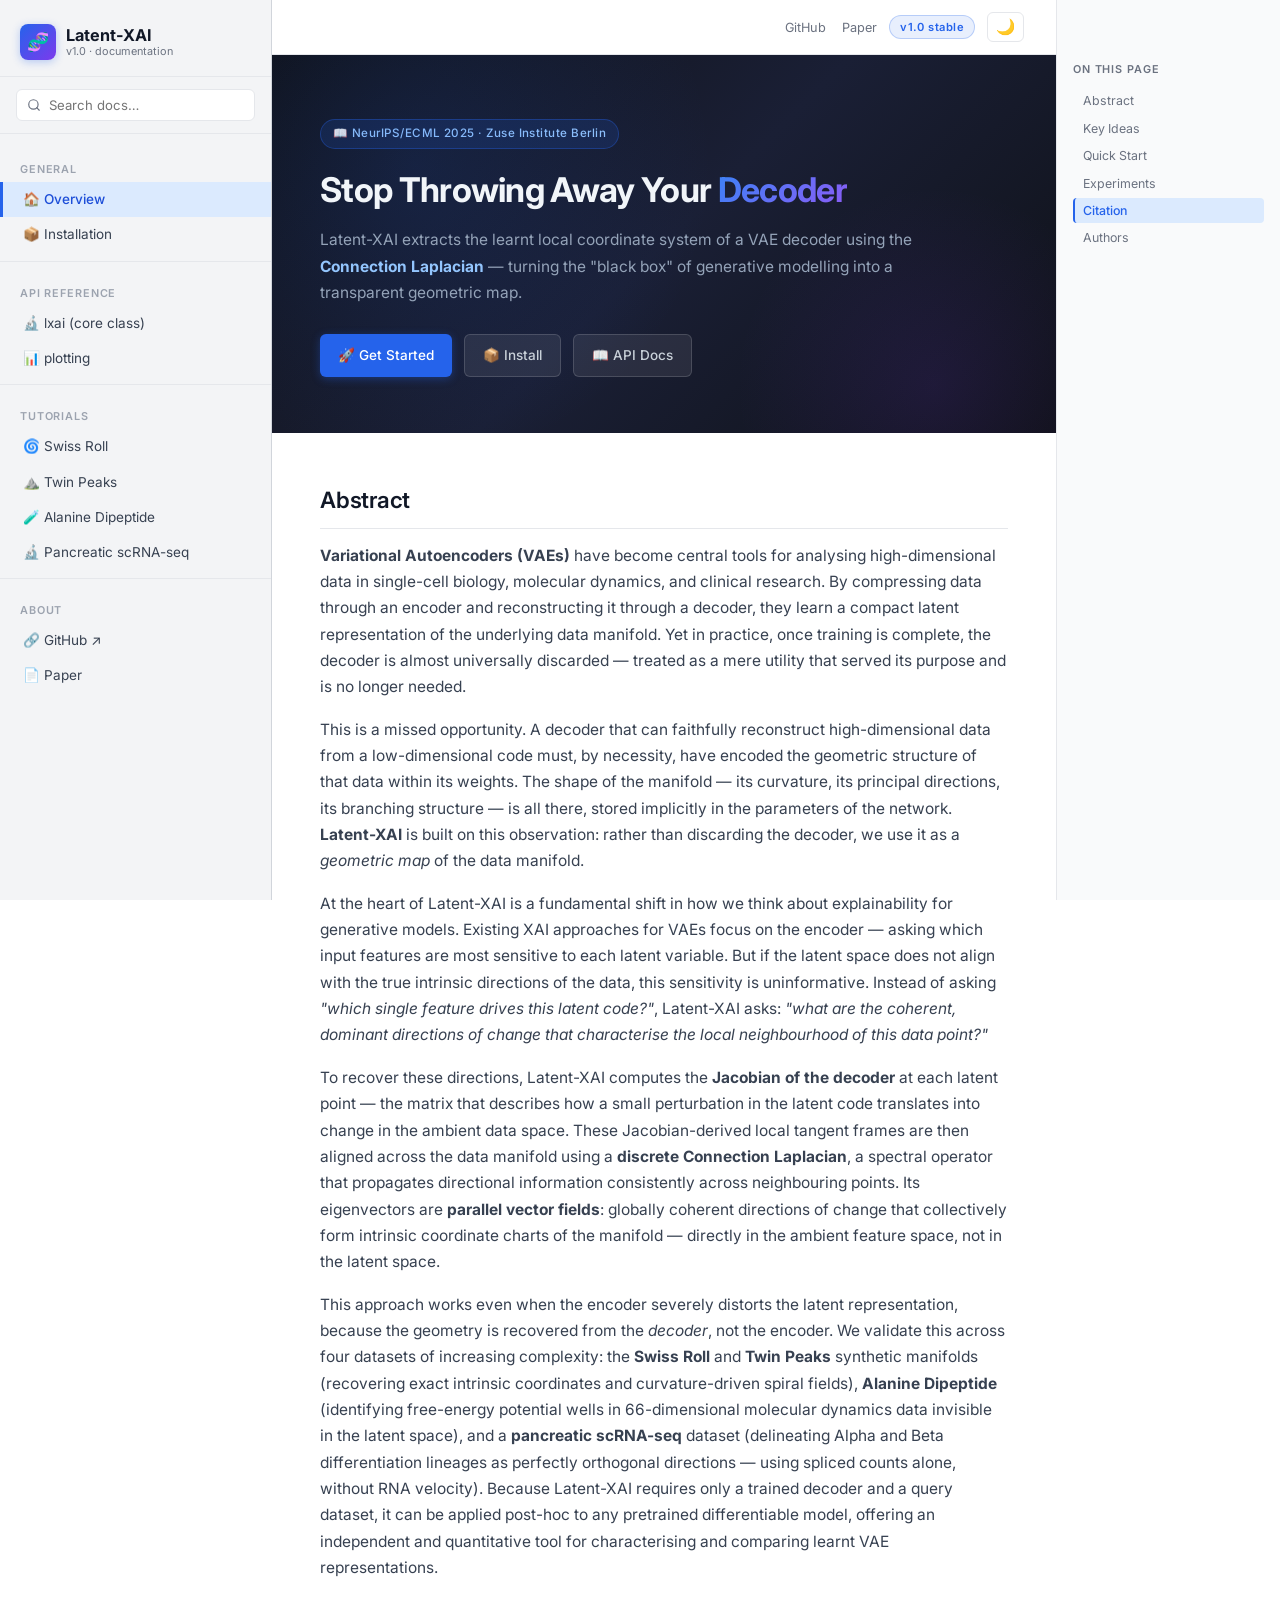
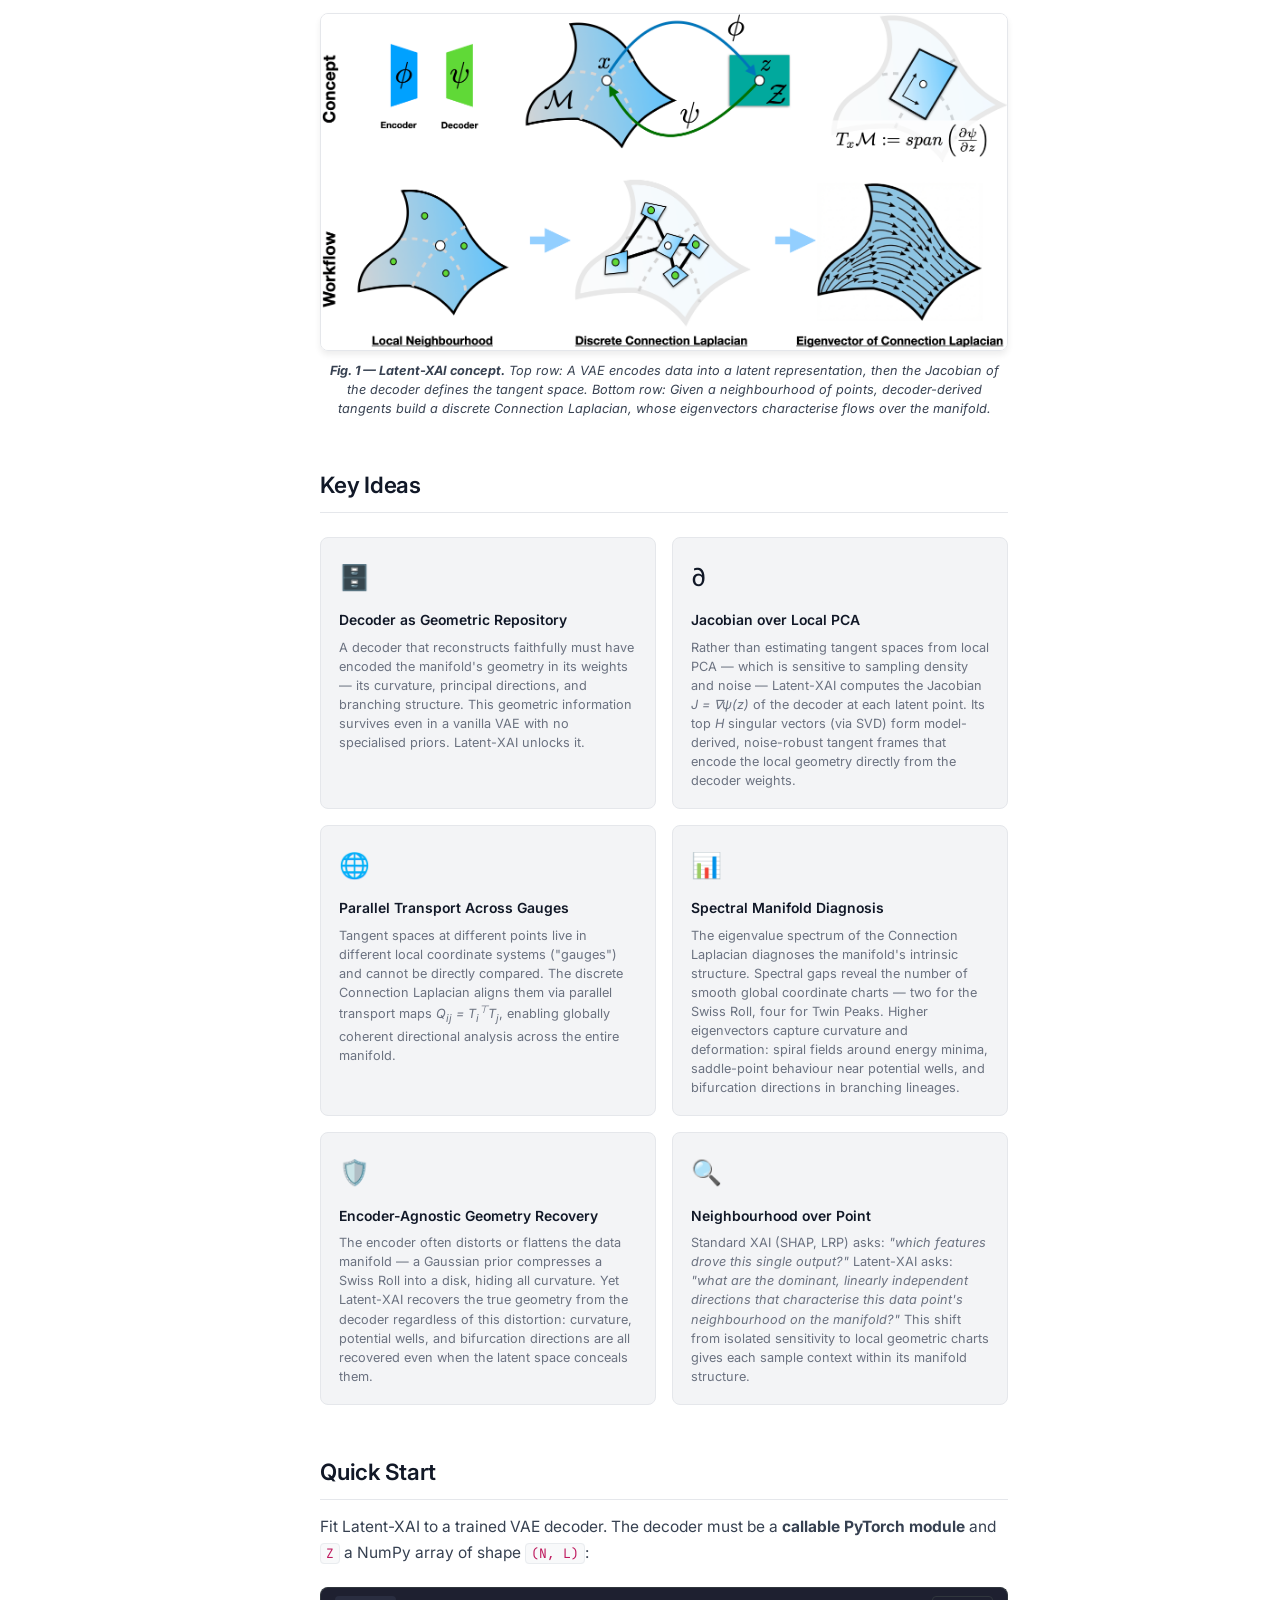
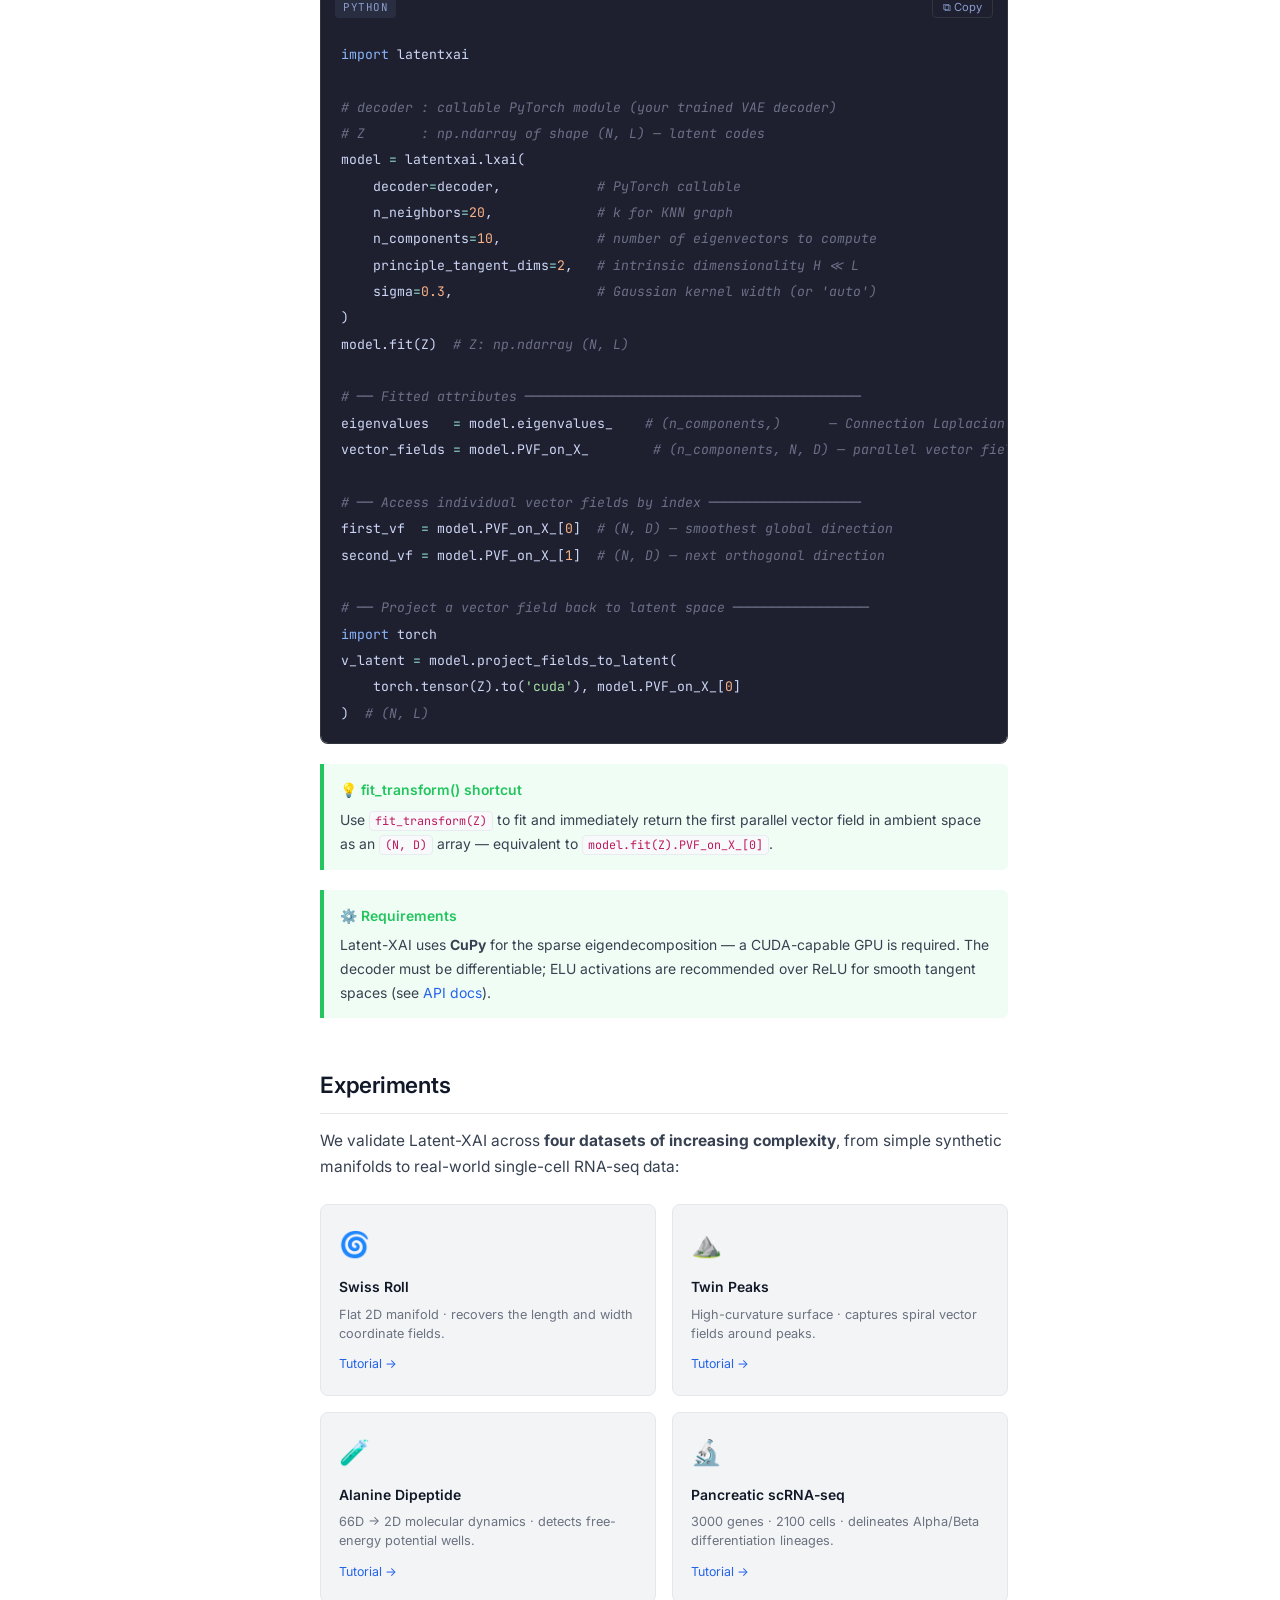
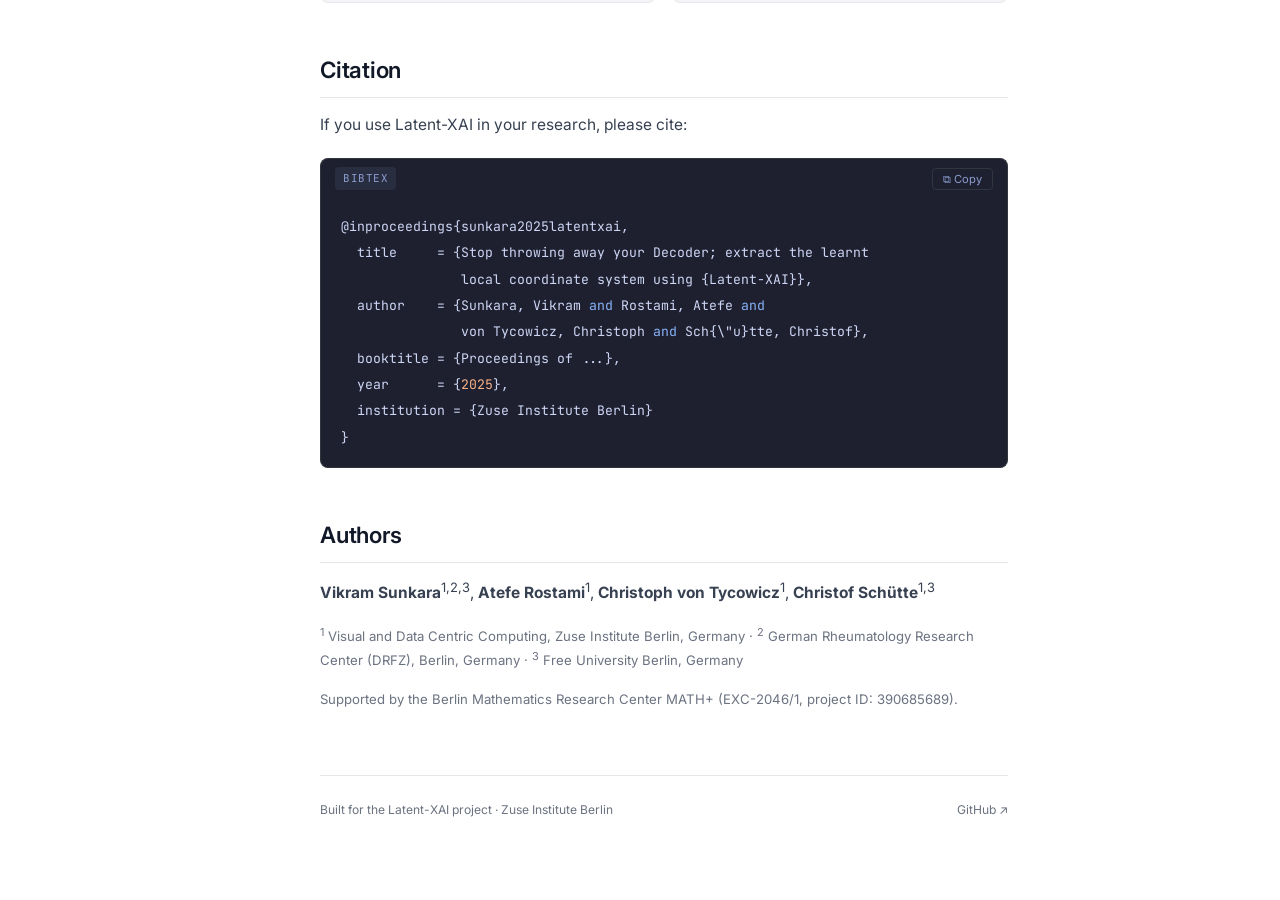
==== commit 2bb25109: "github fix" ====
--- a/index.html
+++ b/index.html
@@ -43,7 +43,7 @@
       <a href="tutorials/pancreas.html">🔬 Pancreatic scRNA-seq</a>
       <div class="sidebar-divider"></div>
       <div class="sidebar-section-title">About</div>
-      <a href="https://github.com" target="_blank" rel="noopener">🔗 GitHub ↗</a>
+      <a href="https://git.zib.de/bzfsunka/latentxai" target="_blank" rel="noopener">🔗 GitHub ↗</a>
       <a href="#" id="paper-link">📄 Paper</a>
     </div>
   </nav>
@@ -52,7 +52,7 @@
   <div class="main-wrapper">
     <div class="content-header">
       <div class="header-links">
-        <a href="https://github.com" target="_blank" rel="noopener">GitHub</a>
+        <a href="https://git.zib.de/bzfsunka/latentxai" target="_blank" rel="noopener">GitHub</a>
         <a href="https://arxiv.org" target="_blank" rel="noopener">Paper</a>
       </div>
       <span class="version-badge">v1.0 stable</span>
